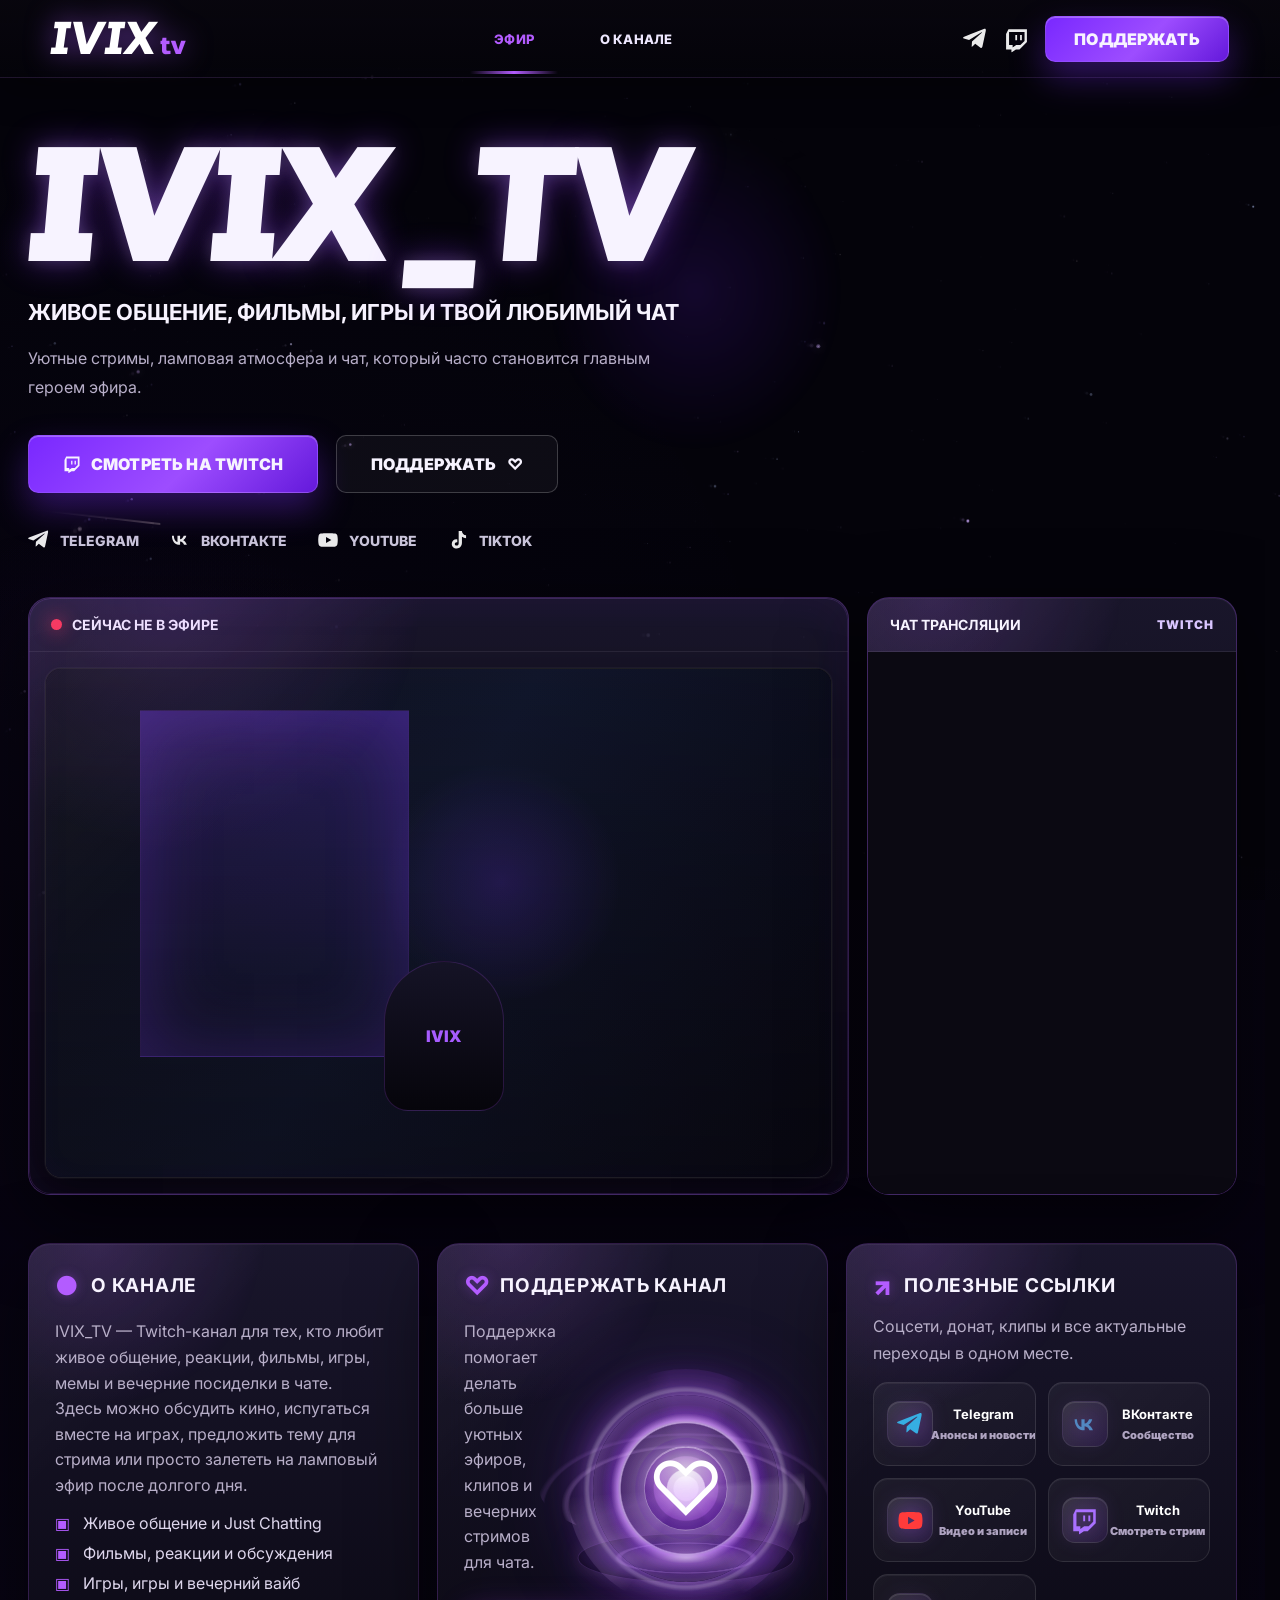
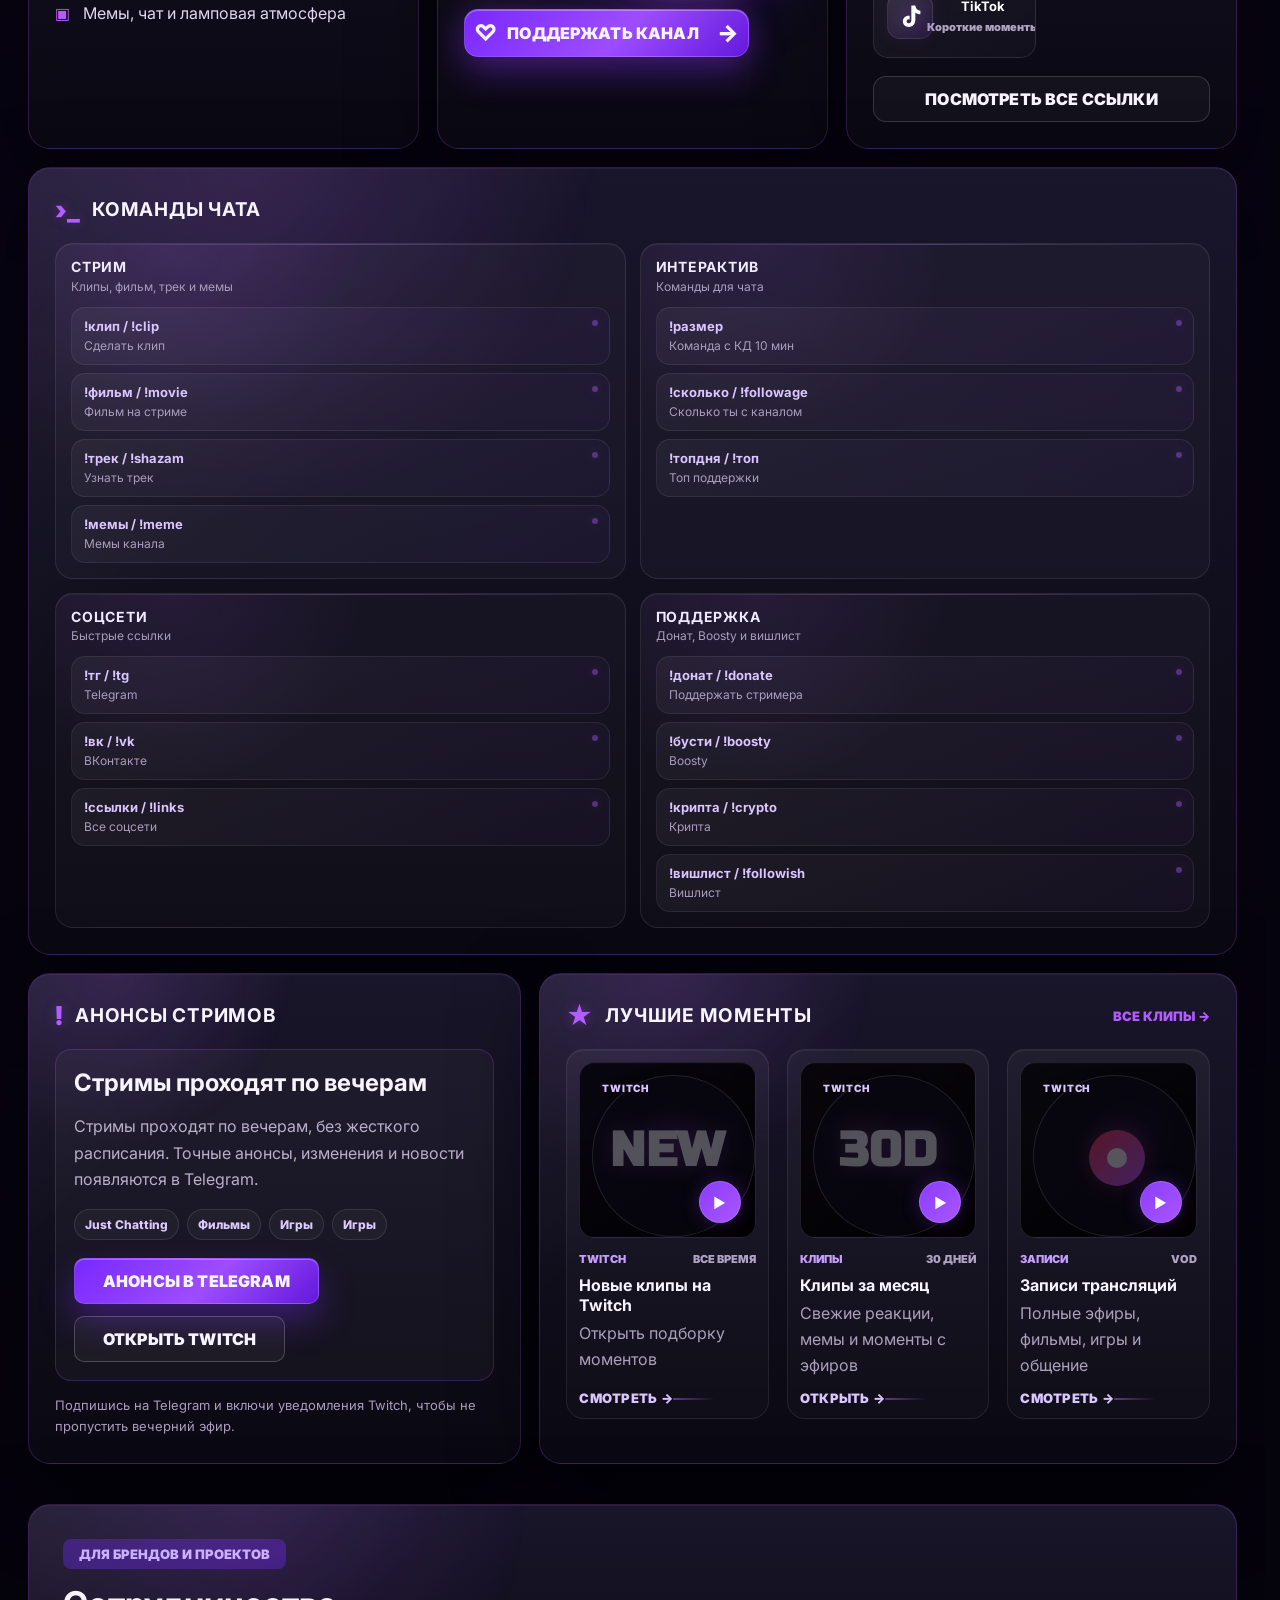
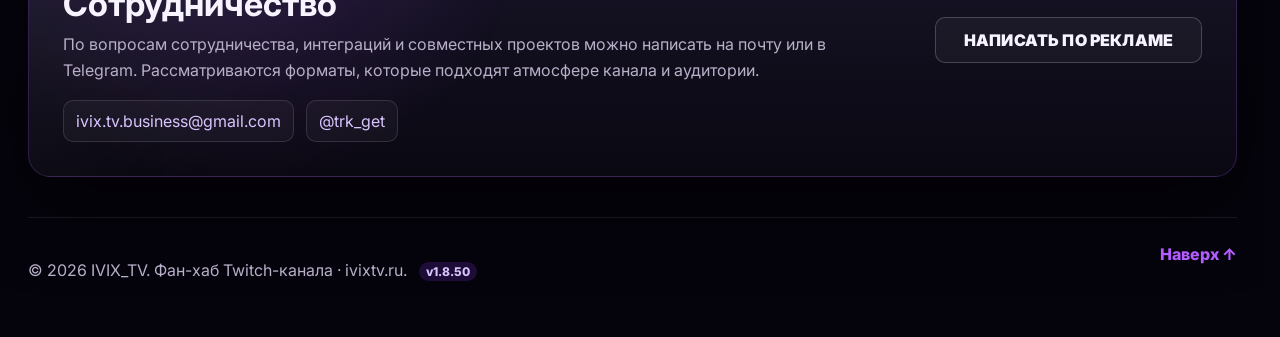
==== index.html @ b07993cc "Add files via upload" ====
<!doctype html>
<html lang="ru">
<head>
  <meta charset="utf-8" />
  <meta name="viewport" content="width=device-width, initial-scale=1" />
  <title>IVIX_TV — стримы, клипы и комьюнити Twitch-канала</title>
  <meta name="description" content="Фан-хаб IVIX_TV: Twitch-стримы, клипы, анонсы, команды чата, соцсети и поддержка канала." />
  <meta name="keywords" content="IVIX_TV, ivix_tv, Twitch, стример, стримы, клипы, Just Chatting, игры, фильмы" />
  <meta name="author" content="IVIX_TV" />
  <meta name="robots" content="index, follow" />
  <link rel="canonical" href="https://ivixtv.ru/" />

  <meta property="og:locale" content="ru_RU" />
  <meta property="og:title" content="IVIX_TV — стримы, клипы и комьюнити" />
  <meta property="og:description" content="Живое общение, фильмы, игры и чат, который часто становится главным героем." />
  <meta property="og:type" content="website" />
  <meta property="og:site_name" content="IVIX_TV" />
  <meta property="og:url" content="https://ivixtv.ru/" />
  <meta property="og:image" content="https://ivixtv.ru/assets/og-preview-v2.png" />
  <meta property="og:image:secure_url" content="https://ivixtv.ru/assets/og-preview-v2.png" />
  <meta property="og:image:type" content="image/png" />
  <meta property="og:image:alt" content="Превью сайта IVIX_TV" />
  <meta property="og:image:width" content="1200" />
  <meta property="og:image:height" content="630" />

  <meta name="twitter:card" content="summary_large_image" />
  <meta name="twitter:title" content="IVIX_TV — стримы, клипы и комьюнити" />
  <meta name="twitter:description" content="Живое общение, фильмы, игры и твой любимый чат." />
  <meta name="twitter:image" content="https://ivixtv.ru/assets/og-preview-v2.png" />
  <meta name="twitter:image:alt" content="Превью сайта IVIX_TV" />
  <meta name="theme-color" content="#7c35ff" />
  <meta name="application-name" content="IVIX_TV" />

  <link rel="icon" href="assets/favicon.svg" type="image/svg+xml" />
  <link rel="manifest" href="site.webmanifest" />
  <link rel="preconnect" href="https://fonts.googleapis.com" />
  <link rel="preconnect" href="https://fonts.gstatic.com" crossorigin />
  <link href="https://fonts.googleapis.com/css2?family=Inter:wght@400;500;600;700;800;900&family=Russo+One&display=swap" rel="stylesheet" />
  <link rel="stylesheet" href="styles.css" />
</head>
<body>
  <div class="noise" aria-hidden="true"></div>

  <header class="site-header">
    <a class="logo" href="#home" aria-label="IVIX_TV главная"><span>IVIX</span><em>tv</em></a>

    <button class="burger" type="button" aria-label="Открыть меню" aria-expanded="false">
      <span></span><span></span><span></span>
    </button>

    <nav class="main-nav" aria-label="Основная навигация">
      <a class="active" href="#home" data-scroll-top="true">Эфир</a>
      <a href="#about">О канале</a>
    </nav>

    <div class="header-actions">
      <a class="icon-link" href="https://t.me/ivixitsme" target="_blank" rel="noreferrer" aria-label="Telegram"><svg class="brand-icon" viewBox="0 0 24 24" aria-hidden="true"><path d="M21.8 4.2 18.6 19c-.25 1.1-.9 1.36-1.82.85l-5.03-3.71-2.43 2.34c-.27.27-.5.5-1.02.5l.36-5.13 9.34-8.43c.4-.36-.09-.57-.63-.21L5.84 12.48.86 10.92c-1.08-.34-1.1-1.08.23-1.6L20.54 1.8c.9-.34 1.68.2 1.26 2.4Z"/></svg></a>
      <a class="icon-link" href="https://www.twitch.tv/ivix_tv" target="_blank" rel="noreferrer" aria-label="Twitch"><svg class="brand-icon twitch-mark" viewBox="0 0 24 24" aria-hidden="true"><path d="M4.286 1.714 2 6.286v14.857h5.143V24l4.286-2.857h3.428L22 14V1.714H4.286Zm15.428 11.143-4 4h-4l-3.428 2.286v-2.286H4.857V4.286h14.857v8.571Z"/><path d="M10.857 7.143h1.714v5.143h-1.714zM15.429 7.143h1.714v5.143h-1.714z"/></svg></a>
      <a class="btn btn-primary" href="https://www.donationalerts.com/r/ivix_tv" target="_blank" rel="noreferrer">Поддержать</a>
    </div>
  </header>

  <main id="home">
    <section class="hero hero-main section-pad">
      <div class="hero-copy hero-copy-main reveal">
        <h1>IVIX<span class="hero-underscore" aria-hidden="true">_</span>TV</h1>
        <p class="tagline">Живое общение, фильмы, игры и твой любимый чат</p>
        <p class="description">Уютные стримы, ламповая атмосфера и чат, который часто становится главным героем эфира.</p>

        <div class="hero-buttons">
          <a class="btn btn-primary btn-lg" href="https://www.twitch.tv/ivix_tv" target="_blank" rel="noreferrer"><span class="btn-icon"><svg class="brand-icon twitch-mark" viewBox="0 0 24 24" aria-hidden="true"><path d="M4.286 1.714 2 6.286v14.857h5.143V24l4.286-2.857h3.428L22 14V1.714H4.286Zm15.428 11.143-4 4h-4l-3.428 2.286v-2.286H4.857V4.286h14.857v8.571Z"/><path d="M10.857 7.143h1.714v5.143h-1.714zM15.429 7.143h1.714v5.143h-1.714z"/></svg></span> Смотреть на Twitch</a>
          <a class="btn btn-ghost btn-lg" href="https://www.donationalerts.com/r/ivix_tv" target="_blank" rel="noreferrer">Поддержать <span aria-hidden="true">♡</span></a>
        </div>

        <div class="social-row" id="socials">
          <a href="https://t.me/ivixitsme" target="_blank" rel="noreferrer"><span><svg class="brand-icon" viewBox="0 0 24 24" aria-hidden="true"><path d="M21.8 4.2 18.6 19c-.25 1.1-.9 1.36-1.82.85l-5.03-3.71-2.43 2.34c-.27.27-.5.5-1.02.5l.36-5.13 9.34-8.43c.4-.36-.09-.57-.63-.21L5.84 12.48.86 10.92c-1.08-.34-1.1-1.08.23-1.6L20.54 1.8c.9-.34 1.68.2 1.26 2.4Z"/></svg></span> Telegram</a>
          <a href="https://vk.com/ivixitsme" target="_blank" rel="noreferrer"><span><svg class="brand-icon" viewBox="0 0 24 24" aria-hidden="true"><path d="M3.2 7.25c.13 6.2 3.2 9.9 8.58 9.9h.32v-3.55c2.08.22 3.65 1.72 4.28 3.55h3.12c-.82-2.72-2.78-4.35-4.02-4.98 1.24-.78 2.98-2.65 3.4-4.92h-2.85c-.58 1.9-2.3 3.75-3.93 3.92V7.25H9.25v6.9C7.55 13.75 5.42 11.72 5.33 7.25H3.2Z"/></svg></span> ВКонтакте</a>
          <a href="https://www.youtube.com/@ivixitsme" target="_blank" rel="noreferrer"><span><svg class="brand-icon" viewBox="0 0 24 24" aria-hidden="true"><path d="M22.2 7.1a3 3 0 0 0-2.1-2.13C18.25 4.5 12 4.5 12 4.5s-6.25 0-8.1.47A3 3 0 0 0 1.8 7.1 31.2 31.2 0 0 0 1.33 12c0 1.7.15 3.35.47 4.9a3 3 0 0 0 2.1 2.13c1.85.47 8.1.47 8.1.47s6.25 0 8.1-.47a3 3 0 0 0 2.1-2.13c.32-1.55.47-3.2.47-4.9s-.15-3.35-.47-4.9ZM9.85 15.35v-6.7L15.65 12l-5.8 3.35Z"/></svg></span> YouTube</a>
          <a href="https://www.tiktok.com/@ivixitsme" target="_blank" rel="noreferrer"><span><svg class="brand-icon" viewBox="0 0 24 24" aria-hidden="true"><path d="M16.25 2.2c.35 2.8 1.95 4.48 4.55 4.65v3.15a8.4 8.4 0 0 1-4.5-1.42v6.55c0 3.28-2.1 6.15-5.75 6.15-3.28 0-5.35-2.28-5.35-5.02 0-3.3 2.9-5.48 6.05-4.9v3.22c-1.36-.45-2.72.45-2.72 1.68 0 1.05.8 1.85 1.95 1.85 1.42 0 2.25-.9 2.25-2.68V2.2h3.52Z"/></svg></span> TikTok</a>
        </div>
      </div>
    </section>

    <section class="live-section section-pad" id="live">
      <div class="stream-zone live-zone reveal delay-1">
        <article class="stream-card glass">
          <div class="card-top"><strong><span class="live-dot status-offline" id="stream-status-dot"></span> <span id="stream-status-text">Проверяем эфир</span></strong></div>
          <div class="player-frame">
            <div class="player-wrap" data-channel="ivix_tv">
              <div id="twitch-player" class="twitch-player-shell" role="region" aria-label="Twitch stream ivix_tv"></div>
              <div class="offline-placeholder">
                <div class="room-art"><span class="chair">IVIX</span></div>
                <a class="btn btn-primary" href="https://www.twitch.tv/ivix_tv" target="_blank" rel="noreferrer">Открыть стрим</a>
              </div>
            </div>
          </div>
        </article>

        <aside class="chat-card glass">
          <div class="chat-head"><strong>Чат трансляции</strong><span class="chat-live">Twitch</span></div>
          <div class="chat-embed-wrap" data-channel="ivix_tv">
            <iframe id="twitch-chat" title="Twitch chat ivix_tv" loading="lazy"></iframe>
            <div class="chat-placeholder">
              <strong>Чат Twitch загружается</strong>
              <span>Если чат не появился, открой его на Twitch.</span>
            </div>
          </div>

        </aside>
      </div>
    </section>

    <section class="dashboard section-pad content-grid">
      <article class="panel about glass reveal" id="about">
        <div class="panel-title"><span class="purple-icon">●</span><h2>О канале</h2></div>
        <p>IVIX_TV — Twitch-канал для тех, кто любит живое общение, реакции, фильмы, игры, мемы и вечерние посиделки в чате.</p>
        <p>Здесь можно обсудить кино, испугаться вместе на играх, предложить тему для стрима или просто залететь на ламповый эфир после долгого дня.</p>
        <ul class="feature-list">
          <li>Живое общение и Just Chatting</li>
          <li>Фильмы, реакции и обсуждения</li>
          <li>Игры, игры и вечерний вайб</li>
          <li>Мемы, чат и ламповая атмосфера</li>
        </ul>
</article>

      <article class="panel support glass reveal delay-1" id="support">
        <div class="panel-title"><span class="purple-icon">♡</span><h2>Поддержать канал</h2></div>
        <div class="support-template">
          <div class="support-copy">
            <p class="panel-copy">Поддержка помогает делать больше уютных эфиров, клипов и вечерних стримов для чата.</p>
            <a class="btn btn-primary support-button" href="https://www.donationalerts.com/r/ivix_tv" target="_blank" rel="noreferrer">Поддержать канал</a>
          </div>
          <div class="support-orb-scene" aria-hidden="true">
            <div class="support-orb">
              <span class="support-heart">♡</span>
            </div>
          </div>
        </div>
      </article>

<article class="panel social-panel glass reveal delay-2" id="links">
        <div class="panel-title"><span class="purple-icon">↗</span><h2>Полезные ссылки</h2></div>
        <p class="panel-copy">Соцсети, донат, клипы и все актуальные переходы в одном месте.</p>
        <div class="social-icons social-icons-rich social-icons-brand">
          <a class="social-link tg" href="https://t.me/ivixitsme" target="_blank" rel="noreferrer" aria-label="Telegram"><span><svg class="brand-icon" viewBox="0 0 24 24" aria-hidden="true"><path d="M21.8 4.2 18.6 19c-.25 1.1-.9 1.36-1.82.85l-5.03-3.71-2.43 2.34c-.27.27-.5.5-1.02.5l.36-5.13 9.34-8.43c.4-.36-.09-.57-.63-.21L5.84 12.48.86 10.92c-1.08-.34-1.1-1.08.23-1.6L20.54 1.8c.9-.34 1.68.2 1.26 2.4Z"/></svg></span><b>Telegram</b><small>Анонсы и новости</small></a>
          <a class="social-link vk" href="https://vk.com/ivixitsme" target="_blank" rel="noreferrer" aria-label="VK"><span><svg class="brand-icon" viewBox="0 0 24 24" aria-hidden="true"><path d="M3.2 7.25c.13 6.2 3.2 9.9 8.58 9.9h.32v-3.55c2.08.22 3.65 1.72 4.28 3.55h3.12c-.82-2.72-2.78-4.35-4.02-4.98 1.24-.78 2.98-2.65 3.4-4.92h-2.85c-.58 1.9-2.3 3.75-3.93 3.92V7.25H9.25v6.9C7.55 13.75 5.42 11.72 5.33 7.25H3.2Z"/></svg></span><b>ВКонтакте</b><small>Сообщество</small></a>
          <a class="social-link yt" href="https://www.youtube.com/@ivixitsme" target="_blank" rel="noreferrer" aria-label="YouTube"><span><svg class="brand-icon" viewBox="0 0 24 24" aria-hidden="true"><path d="M22.2 7.1a3 3 0 0 0-2.1-2.13C18.25 4.5 12 4.5 12 4.5s-6.25 0-8.1.47A3 3 0 0 0 1.8 7.1 31.2 31.2 0 0 0 1.33 12c0 1.7.15 3.35.47 4.9a3 3 0 0 0 2.1 2.13c1.85.47 8.1.47 8.1.47s6.25 0 8.1-.47a3 3 0 0 0 2.1-2.13c.32-1.55.47-3.2.47-4.9s-.15-3.35-.47-4.9ZM9.85 15.35v-6.7L15.65 12l-5.8 3.35Z"/></svg></span><b>YouTube</b><small>Видео и записи</small></a>
          <a class="social-link tw" href="https://www.twitch.tv/ivix_tv" target="_blank" rel="noreferrer" aria-label="Twitch"><span><svg class="brand-icon twitch-mark" viewBox="0 0 24 24" aria-hidden="true"><path d="M4.286 1.714 2 6.286v14.857h5.143V24l4.286-2.857h3.428L22 14V1.714H4.286Zm15.428 11.143-4 4h-4l-3.428 2.286v-2.286H4.857V4.286h14.857v8.571Z"/><path d="M10.857 7.143h1.714v5.143h-1.714zM15.429 7.143h1.714v5.143h-1.714z"/></svg></span><b>Twitch</b><small>Смотреть стрим</small></a>
          <a class="social-link tt" href="https://www.tiktok.com/@ivixitsme" target="_blank" rel="noreferrer" aria-label="TikTok"><span><svg class="brand-icon" viewBox="0 0 24 24" aria-hidden="true"><path d="M16.25 2.2c.35 2.8 1.95 4.48 4.55 4.65v3.15a8.4 8.4 0 0 1-4.5-1.42v6.55c0 3.28-2.1 6.15-5.75 6.15-3.28 0-5.35-2.28-5.35-5.02 0-3.3 2.9-5.48 6.05-4.9v3.22c-1.36-.45-2.72.45-2.72 1.68 0 1.05.8 1.85 1.95 1.85 1.42 0 2.25-.9 2.25-2.68V2.2h3.52Z"/></svg></span><b>TikTok</b><small>Короткие моменты</small></a>
        </div>
        <a class="btn btn-ghost full" href="https://dalink.to/ivix_tv" target="_blank" rel="noreferrer">Посмотреть все ссылки</a>
      </article>

      <article class="panel commands commands-upgraded glass reveal" id="community">
        <div class="panel-title"><span class="purple-icon">›_</span><h2>Команды чата</h2></div>
        <div class="command-categories">
          <section class="command-category">
            <div class="command-category-head">
              <strong>Стрим</strong>
              <span>Клипы, фильм, трек и мемы</span>
            </div>
            <div class="command-pill-grid">
              <div class="command-pill"><b>!клип / !clip</b><span>Сделать клип</span></div>
              <div class="command-pill"><b>!фильм / !movie</b><span>Фильм на стриме</span></div>
              <div class="command-pill"><b>!трек / !shazam</b><span>Узнать трек</span></div>
              <div class="command-pill"><b>!мемы / !meme</b><span>Мемы канала</span></div>
            </div>
          </section>

          <section class="command-category">
            <div class="command-category-head">
              <strong>Интерактив</strong>
              <span>Команды для чата</span>
            </div>
            <div class="command-pill-grid">
              <div class="command-pill"><b>!размер</b><span>Команда с КД 10 мин</span></div>
              <div class="command-pill"><b>!сколько / !followage</b><span>Сколько ты с каналом</span></div>
              <div class="command-pill"><b>!топдня / !топ</b><span>Топ поддержки</span></div>
            </div>
          </section>

          <section class="command-category">
            <div class="command-category-head">
              <strong>Соцсети</strong>
              <span>Быстрые ссылки</span>
            </div>
            <div class="command-pill-grid">
              <div class="command-pill"><b>!тг / !tg</b><span>Telegram</span></div>
              <div class="command-pill"><b>!вк / !vk</b><span>ВКонтакте</span></div>
              <div class="command-pill"><b>!ссылки / !links</b><span>Все соцсети</span></div>
            </div>
          </section>

          <section class="command-category">
            <div class="command-category-head">
              <strong>Поддержка</strong>
              <span>Донат, Boosty и вишлист</span>
            </div>
            <div class="command-pill-grid">
              <div class="command-pill"><b>!донат / !donate</b><span>Поддержать стримера</span></div>
              <div class="command-pill"><b>!бусти / !boosty</b><span>Boosty</span></div>
              <div class="command-pill"><b>!крипта / !crypto</b><span>Крипта</span></div>
              <div class="command-pill"><b>!вишлист / !followish</b><span>Вишлист</span></div>
            </div>
          </section>
        </div>
      </article>

      <article class="panel schedule glass reveal" id="schedule">
        <div class="panel-title"><span class="purple-icon">!</span><h2>Анонсы стримов</h2></div>
        <div class="announce-card">
          <h3>Стримы проходят по вечерам</h3>
          <p>Стримы проходят по вечерам, без жесткого расписания. Точные анонсы, изменения и новости появляются в Telegram.</p>
          <div class="announce-tags" aria-label="Форматы стримов">
            <span>Just Chatting</span><span>Фильмы</span><span>Игры</span><span>Игры</span>
          </div>
          <div class="announce-actions">
            <a class="btn btn-primary" href="https://t.me/ivixitsme" target="_blank" rel="noreferrer">Анонсы в Telegram</a>
            <a class="btn btn-ghost" href="https://www.twitch.tv/ivix_tv" target="_blank" rel="noreferrer">Открыть Twitch</a>
          </div>
        </div>
        <div class="micro-note">Подпишись на Telegram и включи уведомления Twitch, чтобы не пропустить вечерний эфир.</div>
      </article>

      <article class="panel clips glass reveal delay-1" id="clips">
        <div class="panel-title between"><div><span class="purple-icon">★</span><h2>Лучшие моменты</h2></div><a href="https://www.twitch.tv/ivix_tv/clips?range=all" target="_blank" rel="noreferrer">Все клипы →</a></div>
        <div class="clip-grid">
          <a class="clip-card" href="https://www.twitch.tv/ivix_tv/clips?range=all" target="_blank" rel="noreferrer">
            <div class="clip-thumb clip-thumb-simple clip-thumb-all" aria-hidden="true"><span class="clip-glyph clip-word">NEW</span><i>▶</i></div>
            <div class="clip-meta"><em>Twitch</em><span>Все время</span></div>
            <h3>Новые клипы на Twitch</h3>
            <p>Открыть подборку моментов</p>
            <strong class="clip-action">Смотреть →</strong>
          </a>
          <a class="clip-card" href="https://www.twitch.tv/ivix_tv/videos?filter=clips&range=30d" target="_blank" rel="noreferrer">
            <div class="clip-thumb clip-thumb-simple clip-thumb-month" aria-hidden="true"><span class="clip-glyph clip-word">30D</span><i>▶</i></div>
            <div class="clip-meta"><em>Клипы</em><span>30 дней</span></div>
            <h3>Клипы за месяц</h3>
            <p>Свежие реакции, мемы и моменты с эфиров</p>
            <strong class="clip-action">Открыть →</strong>
          </a>
          <a class="clip-card" href="https://www.twitch.tv/ivix_tv/videos" target="_blank" rel="noreferrer">
            <div class="clip-thumb clip-thumb-simple clip-thumb-vod" aria-hidden="true"><span class="clip-glyph clip-record"><span></span></span><i>▶</i></div>
            <div class="clip-meta"><em>Записи</em><span>VOD</span></div>
            <h3>Записи трансляций</h3>
            <p>Полные эфиры, фильмы, игры и общение</p>
            <strong class="clip-action">Смотреть →</strong>
          </a>
        </div>
      </article>
    </section>

    <section class="collab section-pad" id="collab">
      <div class="glass collab-box reveal">
        <div>
          <div class="eyebrow">Для брендов и проектов</div>
          <h2>Сотрудничество</h2>
          <p>По вопросам сотрудничества, интеграций и совместных проектов можно написать на почту или в Telegram. Рассматриваются форматы, которые подходят атмосфере канала и аудитории.</p>
          <div class="contact-list">
            <a href="mailto:ivix.tv.business@gmail.com">ivix.tv.business@gmail.com</a>
            <a href="https://t.me/trk_get" target="_blank" rel="noreferrer">@trk_get</a>
          </div>
        </div>
        <a class="btn btn-ghost" href="mailto:ivix.tv.business@gmail.com">Написать по рекламе</a>
      </div>
    </section>
  </main>

  <footer class="site-footer">
    <p>© <span id="year"></span> IVIX_TV. Фан-хаб Twitch-канала · ivixtv.ru. <span class="site-version">v1.8.50</span></p>
    <a href="#home">Наверх ↑</a>
  </footer>

  <script src="background.js"></script>
  <script src="script.js"></script>
</body>
</html>
---- styles.css ----
:root {
  --bg: #05040a;
  --bg-2: #0b0714;
  --panel: rgba(19, 18, 31, .78);
  --panel-strong: rgba(16, 15, 27, .94);
  --line: rgba(165, 124, 255, .18);
  --line-bright: rgba(174, 92, 255, .48);
  --text: #f7f3ff;
  --muted: #b8afc9;
  --dim: #7e7590;
  --purple: #8b3dff;
  --purple-2: #b35cff;
  --red: #ff3f5f;
  --shadow: 0 26px 80px rgba(0, 0, 0, .55);
  --radius: 22px;
  --max: 1560px;
}
* { box-sizing: border-box; }
html { scroll-behavior: smooth; }
body {
  margin: 0;
  font-family: Inter, system-ui, -apple-system, BlinkMacSystemFont, "Segoe UI", sans-serif;
  color: var(--text);
  background:
    radial-gradient(circle at 12% 18%, rgba(132, 48, 255, .35), transparent 25%),
    radial-gradient(circle at 84% 8%, rgba(70, 23, 145, .28), transparent 24%),
    radial-gradient(circle at 76% 84%, rgba(115, 30, 255, .2), transparent 26%),
    linear-gradient(180deg, #07040d 0%, #05040a 48%, #020106 100%);
  min-height: 100vh;
  overflow-x: hidden;
}
.noise { display: none !important; }
a { color: inherit; text-decoration: none; }
.site-header {
  position: sticky;
  top: 0;
  z-index: 20;
  height: 78px;
  display: grid;
  grid-template-columns: auto 1fr auto;
  align-items: center;
  gap: 32px;
  padding: 0 clamp(20px, 4vw, 72px);
  border-bottom: 1px solid rgba(255,255,255,.09);
  background: rgba(5, 4, 10, .78);
  backdrop-filter: blur(18px);
}
.logo {
  font-family: "Russo One", sans-serif;
  font-size: clamp(30px, 4vw, 46px);
  letter-spacing: 1px;
  line-height: 1;
  filter: drop-shadow(0 0 14px rgba(166, 85, 255, .6));
}
.logo span { color: white; transform: skew(-8deg); display: inline-block; }
.logo em { color: var(--purple-2); font-style: normal; font-size: .55em; margin-left: 4px; }
.main-nav { display: flex; justify-content: center; gap: clamp(18px, 3vw, 42px); height: 100%; align-items: center; }
.main-nav a {
  position: relative;
  text-transform: uppercase;
  font-size: 14px;
  font-weight: 800;
  color: #eee8ff;
  letter-spacing: .02em;
}
.main-nav a::after {
  content: "";
  position: absolute;
  left: 0; right: 0; bottom: -27px;
  height: 3px;
  transform: scaleX(0);
  background: linear-gradient(90deg, transparent, var(--purple-2), transparent);
  transition: .25s ease;
}
.main-nav a:hover::after, .main-nav a.active::after { transform: scaleX(1); }
.main-nav a.active { color: var(--purple-2); }
.header-actions { display: flex; align-items: center; gap: 16px; }
.icon-link { font-size: 26px; font-weight: 900; color: white; opacity: .92; }
.btn {
  display: inline-flex;
  align-items: center;
  justify-content: center;
  gap: 10px;
  min-height: 46px;
  padding: 0 28px;
  border-radius: 10px;
  border: 1px solid rgba(255,255,255,.14);
  font-weight: 900;
  text-transform: uppercase;
  letter-spacing: .01em;
  transition: transform .2s ease, box-shadow .2s ease, border-color .2s ease, background .2s ease;
  cursor: pointer;
}
.btn:hover { transform: translateY(-2px); border-color: rgba(190, 126, 255, .55); }
.btn-primary {
  background: linear-gradient(135deg, #7928ff, #9d4dff 55%, #6419db);
  box-shadow: 0 16px 34px rgba(126, 45, 255, .35), inset 0 1px 0 rgba(255,255,255,.28);
}
.btn-ghost { background: rgba(255,255,255,.04); border-color: rgba(255,255,255,.2); }
.btn-lg { min-height: 58px; padding: 0 34px; font-size: 16px; }
.btn.full { width: 100%; margin-top: 18px; }
.burger { display: none; background: none; border: 0; padding: 8px; }
.burger span { display: block; width: 28px; height: 3px; background: white; margin: 5px 0; border-radius: 99px; transition: .2s ease; }
.section-pad { width: min(var(--max), calc(100% - 56px)); margin-inline: auto; }
.hero {
  display: grid;
  grid-template-columns: minmax(360px, .9fr) minmax(620px, 1.55fr);
  gap: 36px;
  padding-top: 28px;
  align-items: center;
  min-height: 560px;
}
.hero-copy { position: relative; padding: 42px 0 26px; }
.hero-copy::after {
  content: "";
  position: absolute;
  right: -30px; top: 15px;
  width: 340px; height: 520px;
  background:
    radial-gradient(ellipse at 55% 38%, rgba(117, 39, 255, .34), transparent 42%),
    linear-gradient(160deg, rgba(255,255,255,.04), transparent 36%);
  border-radius: 44% 44% 26% 26%;
  filter: blur(1px);
  opacity: .55;
  z-index: -1;
}
.eyebrow {
  display: inline-flex;
  align-items: center;
  min-height: 30px;
  padding: 0 16px;
  border-radius: 8px;
  background: rgba(118, 44, 255, .35);
  color: #cdafff;
  font-size: 13px;
  font-weight: 900;
  text-transform: uppercase;
}
h1 {
  margin: 24px 0 10px;
  font-family: "Russo One", sans-serif;
  font-size: clamp(74px, 9vw, 132px);
  line-height: .82;
  letter-spacing: 4px;
  text-shadow: 0 0 16px rgba(255,255,255,.14), 0 0 34px rgba(142, 57, 255, .45);
  transform: skew(-5deg);
}
.tagline { font-size: clamp(16px, 2vw, 22px); font-weight: 700; margin: 18px 0; text-transform: uppercase; }
.description { max-width: 560px; color: var(--muted); line-height: 1.8; font-size: 16px; }
.hero-buttons { display: flex; gap: 18px; flex-wrap: wrap; margin: 34px 0 34px; }
.social-row { display: flex; gap: 30px; flex-wrap: wrap; color: #ddd7ee; text-transform: uppercase; font-weight: 800; font-size: 14px; }
.social-row a { display: inline-flex; align-items: center; gap: 10px; opacity: .92; }
.social-row a:hover { color: white; }
.social-row span { font-size: 22px; color: white; }
.stream-zone { display: grid; grid-template-columns: 1fr 280px; gap: 0; align-items: stretch; }
.glass {
  background: linear-gradient(180deg, rgba(24, 22, 39, .82), rgba(12, 11, 20, .86));
  border: 1px solid var(--line);
  box-shadow: var(--shadow), inset 0 1px 0 rgba(255,255,255,.05);
  backdrop-filter: blur(18px);
}
.stream-card { border-radius: 14px 0 0 14px; overflow: hidden; min-height: 414px; }
.card-top, .chat-head { height: 54px; display: flex; align-items: center; padding: 0 22px; border-bottom: 1px solid rgba(255,255,255,.08); text-transform: uppercase; font-size: 14px; }
.live-dot { display: inline-block; width: 11px; height: 11px; background: var(--red); border-radius: 50%; margin-right: 10px; box-shadow: 0 0 18px var(--red); }
.player-wrap { position: relative; height: 360px; background: #090712; overflow: hidden; }
.player-wrap iframe { position: absolute; inset: 0; width: 100%; height: 100%; border: 0; z-index: 2; }
.offline-placeholder { position: absolute; inset: 0; display: grid; place-items: center; z-index: 1; }
.room-art { position: absolute; inset: 0; background:
  radial-gradient(circle at 58% 42%, rgba(121, 55, 255, .18), transparent 22%),
  linear-gradient(rgba(8,7,13,.08), rgba(8,7,13,.44)),
  linear-gradient(120deg, #10101b, #11172d 46%, #080711 100%);
}
.room-art::before { content:""; position:absolute; left:12%; top:8%; width:34%; height:68%; border:1px solid rgba(154,76,255,.18); background:linear-gradient(180deg, rgba(117,61,255,.22), rgba(12,10,20,.1)); box-shadow: 0 0 80px rgba(130,61,255,.28) inset; }
.chair { position:absolute; left:43%; bottom:13%; width:120px; height:150px; border-radius:60px 60px 24px 24px; display:grid; place-items:center; color:#a75cff; background: linear-gradient(180deg, #151326, #06050b); border:1px solid rgba(170,80,255,.2); font-weight:900; }
.chat-card { border-radius: 0 14px 14px 0; overflow: hidden; border-left: 0; }
.chat-head { justify-content: space-between; }
.chat-list { height: 302px; padding: 14px 18px; overflow: hidden; font-size: 13px; }
.chat-list p { margin: 0 0 13px; color: #e4def3; }
.chat-list b { color: #9e66ff; }
.chat-input { display:flex; align-items:center; gap:10px; margin: 0 12px 12px; padding: 8px; border:1px solid rgba(255,255,255,.1); border-radius:8px; color: var(--dim); font-size:12px; }
.chat-input span { flex: 1; }
.chat-input a { background: var(--purple); color:#fff; border:0; border-radius:6px; padding:8px 10px; font-weight:800; }
.dashboard {
  display: grid;
  grid-template-columns: 1.05fr 1.35fr .9fr;
  gap: 16px;
  padding-top: 12px;
  padding-bottom: 28px;
}
.panel { border-radius: var(--radius); padding: 26px; min-height: 210px; }
.panel-title { display:flex; align-items:center; gap: 12px; margin-bottom: 18px; }
.panel-title h2 { font-size: 19px; text-transform: uppercase; margin:0; letter-spacing:.02em; }
.panel-title.between { justify-content: space-between; gap: 16px; }
.panel-title.between > div { display:flex; align-items:center; gap:12px; }
.panel-title a, .text-link { color: var(--purple-2); font-weight: 900; text-transform: uppercase; font-size: 13px; white-space: nowrap; }
.purple-icon { color: var(--purple-2); font-size: 26px; font-weight: 900; text-shadow: 0 0 16px rgba(172,82,255,.55); }
.announce-card { border: 1px solid rgba(179, 92, 255, .22); background: rgba(255,255,255,.035); border-radius: 16px; padding: 18px; }
.announce-badge { display: inline-flex; align-items: center; border: 1px solid rgba(255,255,255,.12); border-radius: 999px; padding: 7px 12px; color: #d8c8ff; font-size: 12px; font-weight: 900; text-transform: uppercase; }
.announce-card h3 { margin: 16px 0 8px; font-size: 24px; }
.announce-card p, .panel-copy, .panel-hint, .micro-note { color: var(--muted); line-height: 1.65; }
.announce-actions { display: flex; gap: 12px; flex-wrap: wrap; margin-top: 18px; }
.micro-note, .panel-hint { margin-top: 14px; font-size: 13px; color: #a99dbe; }
.clips { grid-column: span 1; }
.clip-grid { display:grid; grid-template-columns: repeat(3,1fr); gap:14px; }
.clip-card { min-width:0; transition: transform .2s ease; }
.clip-card:hover { transform: translateY(-4px); }
.clip-thumb { position:relative; height: 106px; border-radius:10px; overflow:hidden; border:1px solid rgba(255,255,255,.12); margin-bottom:12px; background:#111; }
.clip-thumb::before { content:""; position:absolute; inset:0; background: radial-gradient(circle at 40% 30%, rgba(174,83,255,.48), transparent 30%), linear-gradient(145deg, #1b1330, #05040a); }
.clip-thumb::after { content:""; position:absolute; inset: auto 10px 8px 10px; height: 34px; border-radius: 50%; background: rgba(0,0,0,.28); filter: blur(14px); }
.clip-thumb span { position:absolute; top:8px; left:8px; background:rgba(0,0,0,.65); padding:4px 7px; border-radius:4px; font-weight:800; z-index: 2; }
.face-one::before { background: radial-gradient(circle at 42% 30%, rgba(255,209,194,.5), transparent 16%), radial-gradient(circle at 52% 44%, rgba(142,69,255,.5), transparent 27%), linear-gradient(145deg, #1a102b, #05040a); }
.camp::before { background: radial-gradient(circle at 48% 60%, rgba(255,117,50,.58), transparent 12%), radial-gradient(circle at 55% 35%, rgba(111,63,255,.38), transparent 30%), linear-gradient(145deg, #080710, #1e1734); }
.face-two::before { background: radial-gradient(circle at 48% 30%, rgba(255,209,194,.52), transparent 16%), radial-gradient(circle at 35% 60%, rgba(93,41,203,.5), transparent 22%), linear-gradient(145deg, #1a102b, #05040a); }
.clip-card h3 { margin:0 0 4px; font-size:15px; }
.clip-card p, .about p, .support p, .collab p { margin:0; color: var(--muted); line-height:1.6; }
.about .feature-list { display:grid; gap:10px; padding:0; list-style:none; margin:14px 0 22px; color:#ddd6ec; }
.feature-list li { padding-left: 28px; position:relative; }
.feature-list li::before { content:"▣"; position:absolute; left:0; color:var(--purple-2); }
.commands { grid-column: span 2; }
.command-grid { display:grid; grid-template-columns: repeat(4,1fr); gap:10px; }
.command-grid div { border:1px solid rgba(255,255,255,.08); background:rgba(255,255,255,.025); border-radius:9px; padding:12px 14px; transition: border-color .2s ease, transform .2s ease; }
.command-grid div:hover { border-color: rgba(179, 92, 255, .42); transform: translateY(-2px); }
.command-grid b { display:block; color:#b35cff; margin-bottom:5px; }
.command-grid span { color:var(--muted); font-size:12px; }
.social-panel { display:grid; align-content:start; }
.panel-copy { margin-top: -6px; margin-bottom: 16px; }
.social-icons { display:flex; flex-wrap:wrap; gap:14px; }
.social-icons a { width:56px; height:56px; display:grid; place-items:center; border-radius:12px; background:rgba(255,255,255,.07); font-size:26px; font-weight:900; border:1px solid rgba(255,255,255,.08); box-shadow: inset 0 1px 0 rgba(255,255,255,.08); transition: transform .2s ease, background .2s ease; }
.social-icons a:hover { transform: translateY(-3px); background: rgba(139, 61, 255, .22); }
.support { display:flex; justify-content:space-between; gap: 18px; overflow:hidden; }
.support .btn { margin-top: 18px; }
.jar { min-width:128px; height:150px; border:5px solid rgba(201,166,255,.4); border-top-width: 12px; border-radius: 22px 22px 38px 38px; display:grid; place-items:center; text-align:center; color:#d9c5ff; text-transform:uppercase; font-size:12px; transform:rotate(-5deg); background:radial-gradient(circle at 50% 80%, rgba(142,66,255,.38), transparent 50%); box-shadow:0 0 50px rgba(149,66,255,.28); }
.collab { padding-bottom: 40px; }
.collab-box { border-radius: var(--radius); padding: 34px; display:flex; align-items:center; justify-content:space-between; gap:24px; }
.collab h2 { font-size: 34px; margin: 14px 0 8px; }
.collab p { max-width: 780px; }
.contact-list { display: flex; flex-wrap: wrap; gap: 12px; margin-top: 16px; }
.contact-list a { color: #d9c5ff; border: 1px solid rgba(255,255,255,.12); padding: 10px 12px; border-radius: 10px; background: rgba(255,255,255,.035); }
.site-footer { width:min(var(--max), calc(100% - 56px)); margin: 0 auto; padding: 26px 0 40px; display:flex; justify-content:space-between; color:var(--muted); border-top:1px solid rgba(255,255,255,.08); }
.site-footer a { color: var(--purple-2); font-weight:800; }
.reveal { opacity:0; transform:translateY(18px); animation: reveal .7s ease forwards; }
.delay-1 { animation-delay:.12s; }
.delay-2 { animation-delay:.22s; }
@keyframes reveal { to { opacity:1; transform:none; } }
@media (max-width: 1280px) {
  .main-nav { gap: 18px; }
  .main-nav a { font-size: 13px; }
  .stream-zone { grid-template-columns: 1fr 260px; }
  .command-grid { grid-template-columns: repeat(3,1fr); }
}
@media (max-width: 1180px) {
  .site-header { grid-template-columns: auto auto; justify-content:space-between; }
  .burger { display:block; }
  .main-nav { position:fixed; inset:78px 0 auto 0; height:auto; display:none; flex-direction:column; align-items:flex-start; padding:24px; background:rgba(5,4,10,.96); border-bottom:1px solid rgba(255,255,255,.1); }
  .main-nav.open { display:flex; }
  .main-nav a::after { bottom:-8px; }
  .header-actions { display:none; }
  .hero { grid-template-columns:1fr; }
  .stream-zone { grid-template-columns:1fr; }
  .stream-card { border-radius:14px 14px 0 0; }
  .chat-card { border-radius:0 0 14px 14px; border-left:1px solid var(--line); border-top:0; }
  .dashboard { grid-template-columns:1fr 1fr; }
  .about, .support, .social-panel { grid-column: span 1; }
}
@media (max-width: 760px) {
  .section-pad, .site-footer { width:min(100% - 28px, var(--max)); }
  .site-header { height:70px; padding-inline:16px; }
  .main-nav { inset:70px 0 auto 0; }
  .hero { padding-top:10px; min-height:auto; gap: 18px; }
  .hero-copy { padding: 24px 0 8px; }
  h1 { font-size: 70px; letter-spacing: 1px; }
  .tagline { font-size:15px; }
  .hero-buttons, .social-row { gap:12px; }
  .btn-lg, .btn { width:100%; }
  .social-row { display:grid; grid-template-columns:1fr 1fr; font-size: 12px; }
  .stream-card { min-height:auto; }
  .player-wrap { height:260px; }
  .chat-card { display: none; }
  .dashboard { grid-template-columns:1fr; }
  .commands { grid-column:auto; }
  .command-grid { grid-template-columns:1fr 1fr; }
  .clip-grid { grid-template-columns:1fr; }
  .clip-thumb { height:150px; }
  .panel { padding: 20px; }
  .panel-title.between { align-items: flex-start; }
  .panel-title.between a { font-size: 12px; }
  .announce-actions .btn { width: 100%; }
  .collab-box, .support, .site-footer { flex-direction:column; align-items:flex-start; }
  .collab h2 { font-size: 28px; }
}
@media (max-width: 420px) {
  h1 { font-size: 58px; }
  .command-grid { grid-template-columns:1fr; }
  .social-row { grid-template-columns:1fr; }
  .player-wrap { height:220px; }
}

/* v1.2 polish */
:focus-visible {
  outline: 3px solid rgba(179, 92, 255, .72);
  outline-offset: 3px;
}
.quick-strip {
  display: grid;
  grid-template-columns: repeat(3, 1fr);
  gap: 14px;
  margin-top: -8px;
  margin-bottom: 18px;
}
.quick-item {
  min-height: 78px;
  padding: 16px 18px;
  border-radius: 16px;
  border: 1px solid rgba(179, 92, 255, .2);
  background: linear-gradient(135deg, rgba(255,255,255,.06), rgba(139,61,255,.06));
  box-shadow: inset 0 1px 0 rgba(255,255,255,.07);
  transition: transform .2s ease, border-color .2s ease, background .2s ease;
}
.quick-item:hover {
  transform: translateY(-3px);
  border-color: rgba(179, 92, 255, .48);
  background: linear-gradient(135deg, rgba(255,255,255,.08), rgba(139,61,255,.13));
}
.quick-item b {
  display: block;
  text-transform: uppercase;
  color: #fff;
  margin-bottom: 5px;
}
.quick-item span {
  display: block;
  color: var(--muted);
  font-size: 13px;
  line-height: 1.45;
}
.announce-tags {
  display: flex;
  flex-wrap: wrap;
  gap: 8px;
  margin-top: 16px;
}
.announce-tags span {
  padding: 7px 10px;
  border-radius: 999px;
  border: 1px solid rgba(255,255,255,.1);
  background: rgba(255,255,255,.035);
  color: #dacbff;
  font-size: 12px;
  font-weight: 800;
}
.install-panel { grid-column: span 1; }
.install-steps {
  display: grid;
  gap: 10px;
  margin-top: 14px;
}
.install-steps span {
  display: block;
  padding: 11px 12px;
  border-radius: 10px;
  background: rgba(255,255,255,.035);
  border: 1px solid rgba(255,255,255,.08);
  color: #ded5ef;
  font-size: 13px;
  line-height: 1.45;
}
.site-version {
  display: inline-flex;
  margin-left: 8px;
  padding: 2px 7px;
  border-radius: 999px;
  background: rgba(139,61,255,.18);
  color: #d7c4ff;
  font-size: 12px;
  font-weight: 800;
}
@media (max-width: 1180px) {
  .quick-strip { grid-template-columns: 1fr; }
}
@media (max-width: 760px) {
  .quick-strip { width: min(100% - 28px, var(--max)); margin-top: 10px; }
  .quick-item { min-height: auto; }
  .install-panel { grid-column: auto; }
}
@media (prefers-reduced-motion: reduce) {
  html { scroll-behavior: auto; }
  *, *::before, *::after { animation-duration: .01ms !important; animation-iteration-count: 1 !important; transition-duration: .01ms !important; }
}

/* v1.3 focused polish: player, clips, social buttons */
.stream-card {
  position: relative;
  background:
    linear-gradient(180deg, rgba(28, 24, 47, .9), rgba(10, 9, 18, .9)),
    radial-gradient(circle at 18% 0%, rgba(179, 92, 255, .18), transparent 32%);
}
.stream-card::before {
  content: "";
  position: absolute;
  inset: 0;
  pointer-events: none;
  border-radius: inherit;
  box-shadow: inset 0 0 0 1px rgba(179, 92, 255, .18), inset 0 0 46px rgba(124, 53, 255, .08);
  z-index: 4;
}
.player-frame {
  margin: 0 14px 14px;
  height: 330px;
  border-radius: 14px;
  border: 1px solid rgba(179, 92, 255, .26);
  box-shadow: 0 18px 54px rgba(0, 0, 0, .38), 0 0 0 1px rgba(255,255,255,.04);
  background:
    radial-gradient(circle at 50% 36%, rgba(124, 53, 255, .16), transparent 34%),
    #070610;
}
.stream-actions {
  display: flex;
  justify-content: space-between;
  align-items: center;
  gap: 12px;
  margin: -2px 14px 14px;
  padding: 10px 12px;
  border: 1px solid rgba(255,255,255,.08);
  border-radius: 12px;
  background: rgba(255,255,255,.035);
  color: var(--muted);
  font-size: 12px;
}
.stream-actions a {
  color: #d9c5ff;
  font-weight: 900;
  white-space: nowrap;
}
.stream-actions a:hover { color: #fff; }
.clip-card {
  position: relative;
  padding: 10px;
  border-radius: 16px;
  border: 1px solid rgba(255,255,255,.08);
  background: linear-gradient(180deg, rgba(255,255,255,.045), rgba(255,255,255,.018));
  overflow: hidden;
}
.clip-card::before {
  content: "";
  position: absolute;
  inset: -1px;
  background: radial-gradient(circle at 28% 0%, rgba(179, 92, 255, .22), transparent 36%);
  opacity: 0;
  transition: opacity .2s ease;
  pointer-events: none;
}
.clip-card:hover {
  transform: translateY(-5px);
  border-color: rgba(179, 92, 255, .46);
  box-shadow: 0 16px 34px rgba(0,0,0,.28), 0 0 28px rgba(124, 53, 255, .12);
}
.clip-card:hover::before { opacity: 1; }
.clip-thumb {
  height: 128px;
  border-radius: 13px;
  margin-bottom: 10px;
}
.clip-thumb i {
  position: absolute;
  right: 10px;
  bottom: 10px;
  width: 34px;
  height: 34px;
  display: grid;
  place-items: center;
  border-radius: 50%;
  background: rgba(139, 61, 255, .92);
  box-shadow: 0 0 24px rgba(139, 61, 255, .5);
  font-style: normal;
  font-size: 13px;
  z-index: 2;
}
.clip-meta {
  display: flex;
  justify-content: space-between;
  gap: 8px;
  margin: 4px 0 8px;
  color: #bdb1d3;
  text-transform: uppercase;
  font-size: 11px;
  font-weight: 900;
}
.clip-meta em {
  font-style: normal;
  color: #b35cff;
}
.clip-action {
  display: inline-flex;
  margin-top: 10px;
  color: #d9c5ff;
  font-size: 13px;
  text-transform: uppercase;
}
.social-icons-rich {
  display: grid;
  grid-template-columns: repeat(2, minmax(0, 1fr));
  gap: 10px;
}
.social-icons-rich .social-link {
  width: auto;
  height: auto;
  min-height: 72px;
  display: grid;
  grid-template-columns: 42px 1fr;
  grid-template-areas: "icon title" "icon desc";
  align-items: center;
  justify-content: start;
  gap: 0 12px;
  padding: 12px;
  text-align: left;
  border-radius: 15px;
  background: linear-gradient(135deg, rgba(255,255,255,.07), rgba(124,53,255,.07));
}
.social-icons-rich .social-link span {
  grid-area: icon;
  width: 42px;
  height: 42px;
  display: grid;
  place-items: center;
  border-radius: 12px;
  background: rgba(255,255,255,.08);
  color: #fff;
  font-size: 20px;
  box-shadow: inset 0 1px 0 rgba(255,255,255,.16);
}
.social-icons-rich .social-link b {
  grid-area: title;
  color: #fff;
  font-size: 14px;
}
.social-icons-rich .social-link small {
  grid-area: desc;
  color: var(--muted);
  font-size: 12px;
  margin-top: -8px;
}
.social-icons-rich .tg:hover { background: linear-gradient(135deg, rgba(44, 165, 224, .18), rgba(124,53,255,.1)); }
.social-icons-rich .vk:hover { background: linear-gradient(135deg, rgba(47, 117, 232, .18), rgba(124,53,255,.1)); }
.social-icons-rich .yt:hover { background: linear-gradient(135deg, rgba(255, 0, 0, .16), rgba(124,53,255,.1)); }
.social-icons-rich .tw:hover { background: linear-gradient(135deg, rgba(145, 70, 255, .24), rgba(124,53,255,.1)); }
.social-icons-rich .tt:hover { background: linear-gradient(135deg, rgba(255, 0, 80, .14), rgba(0, 242, 234, .1)); }
@media (max-width: 1180px) {
  .player-frame { height: 360px; }
}
@media (max-width: 760px) {
  .player-frame { height: 245px; margin: 0 10px 10px; border-radius: 12px; }
  .stream-actions { margin: 0 10px 10px; align-items: flex-start; flex-direction: column; }
  .clip-thumb { height: 170px; }
  .social-icons-rich { grid-template-columns: 1fr; }
}
@media (max-width: 420px) {
  .player-frame { height: 218px; }
}

/* v1.5 domain + share polish */
.player-frame {
  overflow: hidden;
}
.player-frame .player-wrap {
  height: 100%;
}
.stream-actions span {
  line-height: 1.45;
}
.clip-card h3,
.clip-card p,
.clip-action,
.clip-meta {
  position: relative;
  z-index: 1;
}
.clip-action {
  font-weight: 900;
  letter-spacing: .02em;
}
.social-icons-rich .social-link {
  color: inherit;
}
@media (max-width: 760px) {
  .stream-card { border-radius: 14px; }
}


/* v1.7 — real Twitch chat + primary domain polish */
.chat-card {
  display: flex;
  flex-direction: column;
  min-height: 432px;
}
.chat-live {
  color: #d9c5ff;
  font-size: 12px;
  font-weight: 900;
  letter-spacing: .08em;
}
.chat-embed-wrap {
  position: relative;
  flex: 1;
  min-height: 330px;
  background: #0b0912;
  overflow: hidden;
}
.chat-embed-wrap iframe {
  position: absolute;
  inset: 0;
  width: 100%;
  height: 100%;
  border: 0;
  background: #0b0912;
  z-index: 2;
}
.chat-placeholder {
  position: absolute;
  inset: 0;
  display: grid;
  place-content: center;
  gap: 8px;
  padding: 20px;
  text-align: center;
  color: var(--muted);
  background: radial-gradient(circle at 50% 0%, rgba(124, 53, 255, .16), transparent 34%), #0b0912;
  z-index: 1;
}
.chat-placeholder strong { color: var(--text); }
.chat-placeholder span { font-size: 12px; line-height: 1.45; }
.chat-open-row {
  margin-top: 12px;
}
@media (max-width: 1180px) {
  .chat-card { min-height: 360px; }
  .chat-embed-wrap { min-height: 300px; }
}
@media (max-width: 760px) {
  .chat-card { display: none; }
}

/* v1.7.3: show “На телефон” only on mobile */
.install-panel {
  display: none;
}

@media (max-width: 760px) {
  .install-panel {
    display: block;
    grid-column: auto;
  }
}

/* v1.8 layout rework: hero first, larger stream block, reordered content */
.brand-icon {
  width: 1em;
  height: 1em;
  display: inline-block;
  vertical-align: -0.14em;
  fill: currentColor;
}
.icon-link .brand-icon { width: 25px; height: 25px; }
.btn-icon .brand-icon { width: 18px; height: 18px; }
.social-row .brand-icon { width: 22px; height: 22px; }
.social-icons-brand .brand-icon { width: 28px; height: 28px; }

.hero-main {
  grid-template-columns: 1fr;
  min-height: auto;
  padding-top: 64px;
  padding-bottom: 38px;
}
.hero-copy-main {
  max-width: 920px;
  padding: 38px 0 22px;
}
.hero-copy-main::after {
  right: 5%;
  top: 0;
  width: 460px;
  height: 440px;
  opacity: .42;
}
.hero-copy-main h1 {
  font-size: clamp(86px, 12vw, 164px);
  max-width: 900px;
}
.hero-copy-main .tagline { max-width: 760px; }
.hero-copy-main .description { max-width: 680px; }

.live-section {
  padding-bottom: 20px;
}
.live-zone {
  display: grid;
  grid-template-columns: minmax(0, 2.35fr) minmax(360px, .8fr);
  gap: 18px;
  align-items: stretch;
}
.live-zone .stream-card,
.live-zone .chat-card {
  border-radius: 22px;
  border: 1px solid rgba(174, 92, 255, .28);
  overflow: hidden;
}
.live-zone .stream-card {
  min-height: 590px;
}
.live-zone .player-frame {
  height: 506px;
  margin: 16px 16px 0;
  border-radius: 16px;
  border: 1px solid rgba(255,255,255,.1);
  overflow: hidden;
  background: #05040a;
}
.live-zone .player-wrap { height: 100%; }
.live-zone .stream-actions {
  margin: 14px 16px 16px;
  border-radius: 14px;
}
.live-zone .chat-card {
  min-height: 590px;
  display: flex;
  flex-direction: column;
}
.live-zone .chat-embed-wrap {
  min-height: 474px;
  flex: 1;
}
.live-zone .chat-open-row { margin: 14px 16px 16px; }

.content-grid {
  display: grid;
  grid-template-columns: repeat(12, minmax(0, 1fr));
  gap: 18px;
  padding-top: 28px;
  padding-bottom: 34px;
}
.content-grid > .panel {
  position: relative;
  min-height: unset;
  overflow: hidden;
}
.content-grid > .panel::before,
.collab-box::before,
.stream-card::before,
.chat-card::before {
  content: "";
  position: absolute;
  inset: 0;
  pointer-events: none;
  background:
    radial-gradient(circle at 18% 0%, rgba(179, 92, 255, .18), transparent 28%),
    linear-gradient(135deg, rgba(255,255,255,.055), transparent 30%);
  opacity: .85;
}
.content-grid > .panel > *,
.collab-box > *,
.stream-card > *,
.chat-card > * {
  position: relative;
  z-index: 1;
}
.content-grid .about { grid-column: span 4; }
.content-grid .support { grid-column: span 4; }
.content-grid .social-panel { grid-column: span 4; }
.content-grid .commands { grid-column: 1 / -1; }
.content-grid .schedule { grid-column: span 5; }
.content-grid .clips { grid-column: span 7; }

.glass {
  background:
    linear-gradient(180deg, rgba(29, 25, 48, .86), rgba(11, 9, 18, .9));
  border-color: rgba(179, 92, 255, .22);
}
.panel {
  transition: transform .22s ease, border-color .22s ease, box-shadow .22s ease;
}
.panel:hover {
  transform: translateY(-3px);
  border-color: rgba(190, 126, 255, .42);
  box-shadow: 0 30px 90px rgba(0,0,0,.55), 0 0 42px rgba(139, 61, 255, .08), inset 0 1px 0 rgba(255,255,255,.08);
}
.panel-title h2 {
  letter-spacing: .035em;
}

.command-grid-wide {
  grid-template-columns: repeat(7, minmax(0, 1fr));
}
.command-grid-wide div {
  border-radius: 14px;
}
.command-grid-wide b {
  color: #d7bdff;
}

.social-icons-rich.social-icons-brand {
  grid-template-columns: repeat(5, minmax(0, 1fr));
}
.social-icons-brand .social-link {
  min-height: 112px;
  align-content: center;
  background: rgba(255,255,255,.045);
}
.social-icons-brand .social-link span {
  color: #fff;
  filter: drop-shadow(0 0 10px rgba(174, 92, 255, .45));
}
.social-icons-brand .tg span { color: #36aee2; }
.social-icons-brand .vk span { color: #5288c1; }
.social-icons-brand .yt span { color: #ff3b3b; }
.social-icons-brand .tw span { color: #a970ff; }
.social-icons-brand .tt span { color: #fff; }

.support {
  grid-template-columns: 1fr auto;
  gap: 18px;
}
.support .jar {
  transform: scale(.94);
  transform-origin: right center;
}

.clip-grid { gap: 16px; }
.clip-card {
  border-radius: 16px;
  padding: 12px;
  background: rgba(255,255,255,.035);
  border: 1px solid rgba(255,255,255,.08);
}
.clip-card:hover {
  transform: translateY(-5px) scale(1.01);
  border-color: rgba(190, 126, 255, .34);
}
.clip-thumb { height: 150px; border-radius: 14px; }
.clip-thumb i {
  position: absolute;
  right: 12px;
  bottom: 12px;
  width: 38px;
  height: 38px;
  display: grid;
  place-items: center;
  border-radius: 50%;
  background: linear-gradient(135deg, #8b3dff, #b35cff);
  box-shadow: 0 0 22px rgba(139,61,255,.42);
  z-index: 3;
  font-style: normal;
}

.collab { padding-top: 6px; }
.collab-box {
  position: relative;
  overflow: hidden;
}

@media (max-width: 1320px) {
  .live-zone { grid-template-columns: minmax(0, 2fr) minmax(320px, .9fr); }
  .live-zone .player-frame { height: 440px; }
  .live-zone .stream-card, .live-zone .chat-card { min-height: 520px; }
  .live-zone .chat-embed-wrap { min-height: 405px; }
  .command-grid-wide { grid-template-columns: repeat(4, minmax(0, 1fr)); }
  .social-icons-rich.social-icons-brand { grid-template-columns: repeat(3, minmax(0, 1fr)); }
}
@media (max-width: 980px) {
  .hero-main { padding-top: 28px; padding-bottom: 20px; }
  .live-zone { grid-template-columns: 1fr; }
  .live-zone .stream-card { border-radius: 18px; min-height: auto; }
  .live-zone .player-frame { height: 360px; }
  .live-zone .chat-card { display: none; }
  .content-grid { grid-template-columns: repeat(2, minmax(0, 1fr)); }
  .content-grid .about,
  .content-grid .support,
  .content-grid .social-panel,
  .content-grid .commands,
  .content-grid .schedule,
  .content-grid .clips { grid-column: 1 / -1; }
}
@media (max-width: 760px) {
  .hero-copy-main h1 { font-size: clamp(66px, 20vw, 96px); }
  .live-zone .player-frame { height: 245px; margin: 10px; }
  .live-zone .stream-actions { margin: 0 10px 10px; }
  .command-grid-wide { grid-template-columns: 1fr; }
  .social-icons-rich.social-icons-brand { grid-template-columns: 1fr; }
  .support { grid-template-columns: 1fr; }
  .support .jar { transform: none; }
}


/* v1.8.50 requested layout fixes */
.hero-copy-main h1 {
  margin-bottom: 30px;
}
.hero-copy-main .tagline {
  margin-top: 0;
  margin-bottom: 20px;
  line-height: 1.22;
}

.live-zone .stream-actions-clean {
  min-height: 52px;
  display: flex;
  justify-content: flex-end;
  align-items: center;
}
.live-zone .stream-actions-clean a {
  margin-left: auto;
}
.live-zone .chat-card {
  min-height: 590px;
}
.live-zone .chat-embed-wrap {
  min-height: 530px;
  height: 100%;
}
.live-zone .chat-open-row {
  display: none;
}

.social-icons-rich.social-icons-brand {
  grid-template-columns: repeat(2, minmax(0, 1fr));
  gap: 12px;
}
.social-icons-brand .social-link {
  min-height: 84px;
  grid-template-columns: 46px minmax(0, 1fr);
  grid-template-areas: "icon title" "icon desc";
  align-content: center;
  align-items: center;
  padding: 13px;
  gap: 0 12px;
  overflow: hidden;
}
.social-icons-brand .social-link span {
  width: 46px;
  height: 46px;
  flex: 0 0 46px;
}
.social-icons-brand .social-link b,
.social-icons-brand .social-link small {
  min-width: 0;
  overflow: hidden;
  text-overflow: ellipsis;
  white-space: nowrap;
}
.social-icons-brand .social-link b {
  font-size: 13px;
  line-height: 1.1;
}
.social-icons-brand .social-link small {
  font-size: 11px;
  line-height: 1.15;
  margin-top: -4px;
}
.social-panel .btn.full {
  margin-top: 18px;
}

.clip-thumb-modern {
  display: flex;
  flex-direction: column;
  justify-content: flex-end;
  gap: 5px;
  padding: 14px;
  isolation: isolate;
}
.clip-thumb-modern::before {
  background:
    radial-gradient(circle at 18% 16%, rgba(255,255,255,.18), transparent 12%),
    radial-gradient(circle at 76% 28%, rgba(179, 92, 255, .48), transparent 22%),
    radial-gradient(circle at 42% 72%, rgba(86, 39, 180, .42), transparent 27%),
    linear-gradient(145deg, rgba(21,16,38,.96), rgba(4,3,9,.96));
}
.clip-thumb-modern::after {
  inset: 0;
  height: auto;
  border-radius: inherit;
  background:
    linear-gradient(180deg, rgba(0,0,0,.05), rgba(0,0,0,.58)),
    linear-gradient(135deg, rgba(139,61,255,.16), transparent 48%);
  filter: none;
  z-index: 1;
}
.clip-thumb-modern span,
.clip-thumb-modern strong,
.clip-thumb-modern small,
.clip-thumb-modern i {
  position: relative;
  z-index: 3;
}
.clip-thumb-modern strong {
  max-width: calc(100% - 50px);
  color: #fff;
  font-size: 17px;
  line-height: 1.1;
  text-shadow: 0 2px 14px rgba(0,0,0,.5);
}
.clip-thumb-modern small {
  max-width: calc(100% - 48px);
  color: #d9cfff;
  font-size: 12px;
  line-height: 1.25;
}
.clip-thumb-all::before {
  background:
    radial-gradient(circle at 24% 20%, rgba(255,255,255,.16), transparent 12%),
    radial-gradient(circle at 70% 24%, rgba(165, 76, 255, .62), transparent 23%),
    linear-gradient(145deg, #1a1330, #05040a 76%);
}
.clip-thumb-month::before {
  background:
    radial-gradient(circle at 25% 25%, rgba(255, 122, 54, .45), transparent 14%),
    radial-gradient(circle at 70% 62%, rgba(154, 72, 255, .55), transparent 24%),
    linear-gradient(145deg, #1a1328, #06040d 78%);
}
.clip-thumb-vod::before {
  background:
    radial-gradient(circle at 22% 18%, rgba(255, 220, 180, .34), transparent 13%),
    radial-gradient(circle at 72% 46%, rgba(125, 58, 255, .5), transparent 25%),
    linear-gradient(145deg, #161425, #05040a 78%);
}

@media (max-width: 1320px) {
  .live-zone .chat-embed-wrap { min-height: 460px; }
  .social-icons-rich.social-icons-brand { grid-template-columns: repeat(2, minmax(0, 1fr)); }
}
@media (max-width: 980px) {
  .hero-copy-main h1 { margin-bottom: 22px; }
  .live-zone .stream-actions-clean { justify-content: flex-start; }
}
@media (max-width: 760px) {
  .hero-copy-main .tagline { margin-bottom: 16px; }
  .live-zone .stream-actions-clean { margin: 0 10px 10px; align-items: flex-start; }
  .social-icons-rich.social-icons-brand { grid-template-columns: 1fr; }
  .clip-thumb-modern strong { font-size: 18px; }
}


/* v1.8.50 hero/chat/icon/clip polish */

.hero-main {
  padding-top: 46px;
  padding-bottom: 30px;
}
.hero-copy-main {
  padding: 20px 0 14px;
}
.hero-copy-main h1 {
  margin-top: 0;
  margin-bottom: 24px;
}
.hero-copy-main .tagline {
  margin-bottom: 18px;
}
.twitch-mark {
  width: 1em;
  height: 1em;
}
.social-icons-brand .tw span {
  align-items: center;
  justify-items: center;
}
.social-icons-brand .tw .brand-icon,
.social-row .tw .brand-icon,
.btn-icon .twitch-mark,
.icon-link .twitch-mark {
  transform: translateY(0.02em);
}
.clip-thumb-modern {
  justify-content: flex-start;
  gap: 0;
  padding: 16px;
  border: 1px solid rgba(255,255,255,.08);
  box-shadow: inset 0 1px 0 rgba(255,255,255,.06), inset 0 -32px 60px rgba(0,0,0,.34);
}
.clip-thumb-modern::before {
  opacity: 1;
}
.clip-thumb-modern::after {
  inset: 0;
  height: auto;
  border-radius: inherit;
  background:
    linear-gradient(180deg, rgba(3,2,8,.05) 0%, rgba(3,2,8,.14) 40%, rgba(3,2,8,.82) 100%),
    radial-gradient(circle at 82% 20%, rgba(255,255,255,.12), transparent 10%),
    radial-gradient(circle at 20% 82%, rgba(124,53,255,.16), transparent 16%);
  filter: none;
  z-index: 1;
}
.clip-thumb-modern span {
  align-self: flex-start;
  top: auto;
  left: auto;
  position: relative;
  display: inline-flex;
  align-items: center;
  gap: 6px;
  padding: 6px 10px;
  border-radius: 999px;
  background: rgba(12, 10, 20, .58);
  border: 1px solid rgba(255,255,255,.1);
  color: #f6f0ff;
  backdrop-filter: blur(8px);
  box-shadow: inset 0 1px 0 rgba(255,255,255,.07);
}
.clip-thumb-modern span::before {
  content: "";
  width: 8px;
  height: 8px;
  border-radius: 50%;
  background: #b35cff;
  box-shadow: 0 0 12px rgba(179,92,255,.55);
}
.clip-thumb-modern strong {
  margin-top: auto;
  max-width: calc(100% - 56px);
  font-size: 24px;
  line-height: 1.02;
  letter-spacing: -.02em;
}
.clip-thumb-modern small {
  display: block;
  max-width: 78%;
  margin-top: 8px;
  color: #ded3f8;
  font-size: 13px;
  line-height: 1.3;
}
.clip-thumb-modern i {
  width: 42px;
  height: 42px;
  right: 14px;
  bottom: 14px;
  font-size: 14px;
}
.clip-thumb-all::before {
  background:
    radial-gradient(circle at 22% 26%, rgba(255,255,255,.16), transparent 11%),
    radial-gradient(circle at 72% 30%, rgba(168, 86, 255, .62), transparent 21%),
    radial-gradient(circle at 54% 74%, rgba(106, 59, 255, .30), transparent 24%),
    linear-gradient(135deg, #21163c, #080610 76%);
}
.clip-thumb-month::before {
  background:
    radial-gradient(circle at 26% 24%, rgba(255, 149, 93, .46), transparent 11%),
    radial-gradient(circle at 62% 64%, rgba(178, 88, 255, .52), transparent 20%),
    radial-gradient(circle at 84% 26%, rgba(255,255,255,.08), transparent 8%),
    linear-gradient(135deg, #1f162d, #080610 78%);
}
.clip-thumb-vod::before {
  background:
    radial-gradient(circle at 24% 18%, rgba(255, 229, 188, .22), transparent 10%),
    radial-gradient(circle at 74% 40%, rgba(120, 58, 255, .48), transparent 20%),
    radial-gradient(circle at 58% 74%, rgba(66, 46, 160, .24), transparent 24%),
    linear-gradient(135deg, #19172b, #080610 78%);
}
.clip-thumb-all strong::after,
.clip-thumb-month strong::after,
.clip-thumb-vod strong::after {
  content: "";
  display: block;
  width: 74px;
  height: 3px;
  margin-top: 10px;
  border-radius: 999px;
  background: linear-gradient(90deg, rgba(179,92,255,.9), rgba(255,255,255,.18));
}
@media (max-width: 980px) {
  .hero-main {
    padding-top: 28px;
    padding-bottom: 20px;
  }
}
@media (max-width: 760px) {
  .hero-main {
    padding-top: 20px;
  }
  .hero-copy-main {
    padding-top: 8px;
  }
  .clip-thumb-modern strong {
    font-size: 22px;
  }
  .clip-thumb-modern small {
    max-width: 88%;
  }
}


/* v1.8.50 clip preview cleanup + stable nav anchors */
.clip-thumb-modern {
  min-height: 170px;
  padding: 16px;
  justify-content: flex-end;
  overflow: hidden;
  background: #090713;
}
.clip-thumb-modern::before {
  opacity: 1;
}
.clip-thumb-modern::after {
  inset: 0;
  height: auto;
  border-radius: inherit;
  background:
    linear-gradient(180deg, rgba(0,0,0,.04), rgba(0,0,0,.18) 46%, rgba(0,0,0,.76)),
    linear-gradient(135deg, rgba(255,255,255,.08), transparent 38%);
  filter: none;
  z-index: 1;
}
.clip-thumb-modern span {
  position: absolute;
  top: 14px;
  left: 14px;
  z-index: 4;
  display: inline-flex;
  align-items: center;
  gap: 6px;
  padding: 7px 11px;
  border-radius: 999px;
  background: rgba(8, 6, 16, .68);
  border: 1px solid rgba(255,255,255,.12);
  color: #fff;
  font-size: 12px;
  line-height: 1;
  box-shadow: inset 0 1px 0 rgba(255,255,255,.08);
}
.clip-thumb-modern span::before {
  content: "";
  width: 8px;
  height: 8px;
  border-radius: 50%;
  background: #b35cff;
  box-shadow: 0 0 14px rgba(179,92,255,.65);
}
.clip-thumb-modern .clip-art {
  position: absolute;
  right: 18px;
  top: 22px;
  z-index: 2;
  width: 86px;
  height: 86px;
  display: grid;
  place-items: center;
  border-radius: 28px;
  background: linear-gradient(135deg, rgba(139,61,255,.54), rgba(179,92,255,.18));
  border: 1px solid rgba(255,255,255,.12);
  color: rgba(255,255,255,.86);
  font-size: 44px;
  font-style: normal;
  text-shadow: 0 0 18px rgba(255,255,255,.16);
  box-shadow: 0 18px 54px rgba(124,53,255,.22), inset 0 1px 0 rgba(255,255,255,.12);
}
.clip-thumb-modern strong {
  position: relative;
  z-index: 4;
  max-width: calc(100% - 54px);
  margin: 0;
  color: #fff;
  font-size: 24px;
  line-height: 1.05;
  letter-spacing: -.02em;
  text-shadow: 0 3px 18px rgba(0,0,0,.62);
}
.clip-thumb-modern small {
  position: relative;
  z-index: 4;
  max-width: calc(100% - 54px);
  margin-top: 8px;
  color: #ded4f6;
  font-size: 13px;
  line-height: 1.3;
}
.clip-thumb-modern i {
  z-index: 5;
  width: 42px;
  height: 42px;
  right: 14px;
  bottom: 14px;
  border: 1px solid rgba(255,255,255,.18);
}
.clip-thumb-all::before {
  background:
    radial-gradient(circle at 70% 24%, rgba(179,92,255,.58), transparent 22%),
    radial-gradient(circle at 26% 68%, rgba(99,58,255,.22), transparent 26%),
    linear-gradient(145deg, #1d1434, #070510 78%);
}
.clip-thumb-month::before {
  background:
    radial-gradient(circle at 22% 24%, rgba(255,123,65,.34), transparent 15%),
    radial-gradient(circle at 72% 62%, rgba(177,92,255,.5), transparent 24%),
    linear-gradient(145deg, #1c152b, #070510 78%);
}
.clip-thumb-vod::before {
  background:
    radial-gradient(circle at 72% 34%, rgba(124,67,255,.48), transparent 24%),
    radial-gradient(circle at 26% 28%, rgba(255,235,210,.16), transparent 16%),
    linear-gradient(145deg, #19172c, #070510 78%);
}
.clip-thumb-all strong::after,
.clip-thumb-month strong::after,
.clip-thumb-vod strong::after {
  content: none;
}
@media (max-width: 760px) {
  .clip-thumb-modern {
    min-height: 180px;
  }
  .clip-thumb-modern .clip-art {
    width: 78px;
    height: 78px;
    font-size: 38px;
  }
}



/* v1.8.50 simplified clips, two-item nav, centered support */
html {
  scroll-padding-top: 88px;
}
#about {
  scroll-margin-top: 86px;
}
.main-nav {
  gap: 34px;
}
.main-nav a {
  min-width: 88px;
  text-align: center;
}

/* Very simple clip previews: no text inside image area */
.clip-thumb-simple {
  position: relative;
  height: 150px;
  border-radius: 16px;
  overflow: hidden;
  margin-bottom: 12px;
  border: 1px solid rgba(255,255,255,.1);
  background:
    radial-gradient(circle at 50% 45%, rgba(179,92,255,.34), transparent 31%),
    linear-gradient(145deg, #171126, #05040a 78%);
  box-shadow:
    inset 0 1px 0 rgba(255,255,255,.08),
    inset 0 -42px 70px rgba(0,0,0,.36);
}
.clip-thumb-simple::before {
  content: "";
  position: absolute;
  inset: 0;
  background:
    radial-gradient(circle at 24% 22%, rgba(255,255,255,.09), transparent 10%),
    radial-gradient(circle at 78% 18%, rgba(179,92,255,.25), transparent 20%),
    linear-gradient(180deg, rgba(255,255,255,.04), rgba(0,0,0,.48));
  z-index: 1;
}
.clip-thumb-simple .clip-glyph {
  position: absolute;
  inset: 0;
  display: grid;
  place-items: center;
  z-index: 2;
  color: rgba(255,255,255,.9);
  font-size: 58px;
  text-shadow: 0 0 28px rgba(179,92,255,.58);
}
.clip-thumb-simple i {
  position: absolute;
  right: 14px;
  bottom: 14px;
  width: 42px;
  height: 42px;
  display: grid;
  place-items: center;
  border-radius: 50%;
  z-index: 3;
  font-style: normal;
  font-size: 14px;
  color: #fff;
  background: linear-gradient(135deg, #8b3dff, #b35cff);
  border: 1px solid rgba(255,255,255,.18);
  box-shadow: 0 0 24px rgba(139,61,255,.48);
}
.clip-thumb-simple.clip-thumb-all {
  background:
    radial-gradient(circle at 54% 45%, rgba(179,92,255,.42), transparent 30%),
    linear-gradient(145deg, #1b1231, #05040a 78%);
}
.clip-thumb-simple.clip-thumb-month {
  background:
    radial-gradient(circle at 38% 44%, rgba(255,122,64,.28), transparent 24%),
    radial-gradient(circle at 68% 55%, rgba(179,92,255,.35), transparent 28%),
    linear-gradient(145deg, #1a1327, #05040a 78%);
}
.clip-thumb-simple.clip-thumb-vod {
  background:
    radial-gradient(circle at 62% 43%, rgba(116,65,255,.38), transparent 31%),
    linear-gradient(145deg, #17162b, #05040a 78%);
}
.clip-card:hover .clip-thumb-simple {
  border-color: rgba(190,126,255,.34);
  box-shadow:
    inset 0 1px 0 rgba(255,255,255,.1),
    0 0 34px rgba(139,61,255,.13);
}

/* Support card: less empty, more centered */
.support-centered {
  display: grid;
  grid-template-columns: minmax(0, 1fr) 170px;
  align-items: center;
  gap: 22px;
  min-height: 100%;
}
.support-centered .support-copy {
  display: grid;
  align-content: center;
  justify-items: start;
}
.support-centered .panel-title {
  margin-bottom: 14px;
}
.support-centered p {
  max-width: 420px;
}
.support-pills {
  display: flex;
  flex-wrap: wrap;
  gap: 8px;
  margin: 16px 0 2px;
}
.support-pills span {
  padding: 8px 11px;
  border-radius: 999px;
  background: rgba(255,255,255,.055);
  border: 1px solid rgba(255,255,255,.1);
  color: #d9c5ff;
  font-size: 12px;
  font-weight: 900;
  text-transform: uppercase;
}
.support-centered .btn {
  margin-top: 18px;
}
.support-visual {
  display: grid;
  place-items: center;
  min-height: 190px;
}
.jar-glow {
  position: relative;
  width: 138px;
  height: 162px;
  min-width: 138px;
  transform: none;
  border: 2px solid rgba(214,178,255,.48);
  border-top: 12px solid rgba(214,178,255,.62);
  border-radius: 24px 24px 38px 38px;
  background:
    radial-gradient(circle at 50% 78%, rgba(179,92,255,.5), transparent 50%),
    linear-gradient(180deg, rgba(255,255,255,.12), rgba(139,61,255,.08));
  box-shadow:
    0 0 48px rgba(139,61,255,.32),
    inset 0 1px 0 rgba(255,255,255,.18),
    inset 0 -28px 48px rgba(139,61,255,.18);
  color: #fff;
}
.jar-glow::before {
  content: "";
  position: absolute;
  left: 22px;
  right: 22px;
  top: -23px;
  height: 12px;
  border-radius: 999px;
  background: linear-gradient(90deg, rgba(255,255,255,.16), rgba(179,92,255,.54), rgba(255,255,255,.16));
  box-shadow: 0 0 18px rgba(179,92,255,.45);
}
.jar-heart {
  position: absolute;
  top: 28px;
  left: 50%;
  transform: translateX(-50%);
  width: 46px;
  height: 46px;
  display: grid;
  place-items: center;
  border-radius: 50%;
  background: linear-gradient(135deg, #8b3dff, #b35cff);
  box-shadow: 0 0 28px rgba(179,92,255,.5);
  font-size: 28px;
  line-height: 1;
}
.jar-text {
  position: absolute;
  left: 12px;
  right: 12px;
  bottom: 26px;
  color: #f4ecff;
  font-size: 11px;
  line-height: 1.25;
  letter-spacing: .03em;
}
.coin {
  position: absolute;
  width: 16px;
  height: 16px;
  border-radius: 50%;
  background: linear-gradient(135deg, #fff, #c9a6ff);
  box-shadow: 0 0 18px rgba(201,166,255,.5);
  opacity: .9;
}
.coin-a { left: 22px; top: 78px; }
.coin-b { right: 24px; top: 88px; width: 13px; height: 13px; opacity: .74; }
.coin-c { left: 58px; top: 104px; width: 11px; height: 11px; opacity: .64; }

@media (max-width: 980px) {
  .support-centered {
    grid-template-columns: 1fr;
    text-align: left;
  }
  .support-visual {
    justify-content: start;
    min-height: 150px;
  }
}
@media (max-width: 760px) {
  #about {
    scroll-margin-top: 78px;
  }
  .main-nav a {
    min-width: auto;
  }
  .clip-thumb-simple {
    height: 170px;
  }
  .support-centered {
    justify-items: start;
  }
}


/* v1.8.50 requested fixes: exact about scroll, larger player, mobile chat, live status, support layout */
#about {
  scroll-margin-top: 80px;
}
.card-top strong {
  display: inline-flex;
  align-items: center;
  gap: 0;
}
.live-dot.status-online {
  background: #22d37f;
  box-shadow: 0 0 18px rgba(34, 211, 127, .95);
}
.live-dot.status-offline {
  background: #ff304d;
  box-shadow: 0 0 18px rgba(255, 48, 77, .9);
}
.live-dot.status-checking {
  background: #ffd35a;
  box-shadow: 0 0 18px rgba(255, 211, 90, .85);
}

.live-zone .stream-card {
  display: flex;
  flex-direction: column;
  min-height: 640px;
}
.live-zone .player-frame {
  flex: 1;
  height: auto;
  min-height: 570px;
  margin: 16px;
}
.twitch-player-shell,
.twitch-player-shell iframe {
  position: absolute;
  inset: 0;
  width: 100%;
  height: 100%;
  border: 0;
}
.player-wrap.player-ready .offline-placeholder {
  opacity: 0;
  pointer-events: none;
}
.live-zone .chat-card {
  min-height: 640px;
}
.live-zone .chat-embed-wrap {
  min-height: 586px;
}

.support-centered {
  display: flex;
  flex-direction: column;
  align-items: stretch;
  justify-content: flex-start;
  gap: 14px;
}
.support-centered .support-copy {
  display: block;
}
.support-centered .support-copy p {
  max-width: 100%;
}
.support-visual {
  flex: 1;
  min-height: 180px;
  align-items: end;
  justify-content: center;
  padding-top: 4px;
}
.jar-glow {
  width: 150px;
  height: 142px;
  min-width: 150px;
  border-radius: 24px 24px 36px 36px;
}
.jar-heart {
  top: 20px;
}
.jar-text {
  bottom: 20px;
}
.coin {
  background: linear-gradient(135deg, #f8efff, #a95cff);
  border: 1px solid rgba(255,255,255,.28);
  opacity: .48;
  box-shadow: 0 0 12px rgba(179,92,255,.32);
}
.coin-a { left: 26px; top: 72px; width: 12px; height: 12px; }
.coin-b { right: 28px; top: 76px; width: 10px; height: 10px; }
.coin-c { left: 64px; top: 94px; width: 9px; height: 9px; }

.clip-thumb-simple .clip-glyph {
  font-family: "Russo One", Inter, sans-serif;
  letter-spacing: .02em;
}
.clip-thumb-simple .clip-word {
  font-size: 46px;
  text-shadow: 0 0 26px rgba(179,92,255,.72);
}
.clip-thumb-simple .clip-record {
  display: grid;
  place-items: center;
}
.clip-thumb-simple .clip-record > span {
  width: 58px;
  height: 58px;
  display: block;
  border-radius: 50%;
  background: linear-gradient(135deg, #ff3254, #b35cff);
  box-shadow: 0 0 28px rgba(255,48,77,.42), 0 0 36px rgba(179,92,255,.28);
  position: relative;
}
.clip-thumb-simple .clip-record > span::after {
  content: "";
  position: absolute;
  inset: 18px;
  border-radius: 50%;
  background: rgba(255,255,255,.94);
}

.announce-card h3 {
  margin-top: 0;
}

@media (max-width: 1320px) {
  .live-zone .stream-card,
  .live-zone .chat-card {
    min-height: 580px;
  }
  .live-zone .player-frame {
    min-height: 510px;
  }
  .live-zone .chat-embed-wrap {
    min-height: 526px;
  }
}
@media (max-width: 980px) {
  #about {
    scroll-margin-top: 80px;
  }
  .live-zone .stream-card {
    min-height: auto;
  }
  .live-zone .player-frame {
    min-height: 360px;
    height: 360px;
    margin: 12px;
  }
  .live-zone .chat-card {
    display: flex;
    min-height: 430px;
  }
  .live-zone .chat-embed-wrap {
    min-height: 376px;
  }
}
@media (max-width: 760px) {
  #about {
    scroll-margin-top: 72px;
  }
  .live-zone .player-frame {
    height: 245px;
    min-height: 245px;
    margin: 10px;
  }
  .live-zone .chat-card {
    display: flex;
    min-height: 390px;
    border-radius: 18px;
  }
  .live-zone .chat-embed-wrap {
    min-height: 336px;
  }
  .support-visual {
    justify-content: center;
  }
  .clip-thumb-simple .clip-word {
    font-size: 42px;
  }
  .clip-thumb-simple .clip-record > span {
    width: 54px;
    height: 54px;
  }
}


/* v1.8.50 — softer visual polish + Step 2 clip cards
   Scope: styles.css only. Glow rolled back to calm values. */

/* Calm global cards back down */
.glass,
.panel,
.stream-card,
.chat-card,
.collab-box {
  box-shadow: var(--shadow), inset 0 1px 0 rgba(255,255,255,.05);
  border-color: rgba(179, 92, 255, .22);
}

.content-grid > .panel:hover,
.collab-box:hover,
.panel:hover {
  transform: translateY(-2px);
  border-color: rgba(190, 126, 255, .30);
  box-shadow: 0 26px 74px rgba(0,0,0,.48), 0 0 24px rgba(139,61,255,.06), inset 0 1px 0 rgba(255,255,255,.065);
}

/* Keep headings a little cleaner, but not overlit */
.panel-title h2 {
  letter-spacing: .04em;
  text-shadow: none;
}

.purple-icon {
  text-shadow: 0 0 12px rgba(172,82,255,.35);
}

/* Softer command hover */
.command-grid div:hover {
  transform: translateY(-1px);
  border-color: rgba(179, 92, 255, .30);
}

/* Softer social hover */
.social-icons-brand .social-link:hover {
  transform: translateY(-2px);
  box-shadow: 0 14px 28px rgba(0,0,0,.18), 0 0 18px rgba(139,61,255,.07);
}

/* Step 2 — clip cards: clearer media cards, not overly glowing */
.clip-grid {
  gap: 18px;
}

.clip-card {
  position: relative;
  display: flex;
  flex-direction: column;
  min-height: 100%;
  padding: 12px;
  border-radius: 18px;
  border: 1px solid rgba(255,255,255,.08);
  background:
    linear-gradient(180deg, rgba(255,255,255,.045), rgba(255,255,255,.018));
  box-shadow: inset 0 1px 0 rgba(255,255,255,.05);
  transition: transform .18s ease, border-color .18s ease, box-shadow .18s ease;
}

.clip-card:hover {
  transform: translateY(-2px);
  border-color: rgba(190, 126, 255, .28);
  box-shadow: 0 16px 34px rgba(0,0,0,.24), 0 0 18px rgba(139,61,255,.07);
}

.clip-card::before {
  opacity: 0;
}

.clip-thumb,
.clip-thumb-simple,
.clip-thumb-modern {
  height: 176px;
  border-radius: 15px;
  margin-bottom: 12px;
  overflow: hidden;
  border: 1px solid rgba(255,255,255,.10);
  box-shadow: inset 0 1px 0 rgba(255,255,255,.06);
}

/* Works with current simple thumbnails */
.clip-thumb-simple {
  position: relative;
  background:
    radial-gradient(circle at 50% 42%, rgba(179,92,255,.26), transparent 32%),
    linear-gradient(145deg, #171126, #05040a 78%);
}

.clip-thumb-simple::before {
  content: "TWITCH";
  position: absolute;
  left: 12px;
  top: 12px;
  z-index: 4;
  padding: 6px 9px;
  border-radius: 999px;
  background: rgba(10, 8, 18, .68);
  border: 1px solid rgba(255,255,255,.10);
  color: #d9c5ff;
  font-size: 10px;
  font-weight: 900;
  letter-spacing: .08em;
}

.clip-thumb-simple::after {
  content: "";
  position: absolute;
  inset: 0;
  z-index: 1;
  background:
    linear-gradient(180deg, rgba(0,0,0,.04), rgba(0,0,0,.22) 48%, rgba(0,0,0,.62)),
    radial-gradient(circle at 80% 18%, rgba(255,255,255,.08), transparent 12%);
}

.clip-thumb-simple .clip-glyph {
  position: absolute;
  inset: 0;
  z-index: 2;
  display: grid;
  place-items: center;
  color: rgba(255,255,255,.92);
  font-family: "Russo One", Inter, sans-serif;
  font-size: 48px;
  letter-spacing: .02em;
  text-shadow: 0 0 22px rgba(179,92,255,.38);
}

.clip-thumb-simple .clip-record > span {
  width: 56px;
  height: 56px;
  border-radius: 50%;
  background: linear-gradient(135deg, #ff3355, #b35cff);
  box-shadow: 0 0 22px rgba(255,48,77,.26), 0 0 24px rgba(179,92,255,.16);
}

.clip-thumb-simple i,
.clip-thumb i {
  width: 42px;
  height: 42px;
  right: 14px;
  bottom: 14px;
  z-index: 5;
  border: 1px solid rgba(255,255,255,.16);
  background: linear-gradient(135deg, #8b3dff, #a955ff);
  box-shadow: 0 0 18px rgba(139,61,255,.28);
  transition: transform .18s ease, box-shadow .18s ease;
}

.clip-card:hover .clip-thumb-simple i,
.clip-card:hover .clip-thumb i {
  transform: scale(1.04);
  box-shadow: 0 0 22px rgba(139,61,255,.34);
}

/* Also supports older modern thumbnails without changing HTML */
.clip-thumb-modern {
  padding: 14px;
  justify-content: flex-end;
}

.clip-thumb-modern span {
  background: rgba(10, 8, 18, .68);
  border: 1px solid rgba(255,255,255,.10);
}

.clip-thumb-modern strong {
  font-size: 20px;
  line-height: 1.05;
}

.clip-thumb-modern small {
  color: #d4c9ee;
}

/* Clip text area */
.clip-meta {
  margin: 2px 0 9px;
  color: #afa3c5;
}

.clip-meta em {
  color: #c59fff;
}

.clip-card h3 {
  font-size: 16px;
  line-height: 1.25;
  margin-bottom: 6px;
}

.clip-card p {
  color: #aaa0bc;
}

.clip-action {
  margin-top: auto;
  padding-top: 12px;
  color: #d9c5ff;
}

.clip-action::after {
  content: "";
  display: block;
  width: 42px;
  height: 2px;
  margin-top: 8px;
  border-radius: 999px;
  background: linear-gradient(90deg, rgba(179,92,255,.8), transparent);
  opacity: .65;
}

@media (max-width: 760px) {
  .clip-thumb,
  .clip-thumb-simple,
  .clip-thumb-modern {
    height: 174px;
  }

  .clip-card:hover,
  .content-grid > .panel:hover,
  .collab-box:hover,
  .panel:hover {
    transform: none;
  }
}


/* v1.8.50 — Step 3: chat commands grouping
   Scope: commands HTML + styles only. Player/DNS/Timeweb untouched. */

.commands-upgraded {
  grid-column: 1 / -1;
}

.command-categories {
  display: grid;
  grid-template-columns: repeat(4, minmax(0, 1fr));
  gap: 14px;
}

.command-category {
  position: relative;
  min-width: 0;
  padding: 15px;
  border-radius: 18px;
  border: 1px solid rgba(255,255,255,.085);
  background:
    radial-gradient(circle at 20% 0%, rgba(179,92,255,.10), transparent 34%),
    rgba(255,255,255,.026);
  box-shadow: inset 0 1px 0 rgba(255,255,255,.045);
  overflow: hidden;
}

.command-category::before {
  content: "";
  position: absolute;
  left: 15px;
  right: 15px;
  top: 0;
  height: 1px;
  background: linear-gradient(90deg, transparent, rgba(190,126,255,.34), transparent);
  opacity: .75;
}

.command-category-head {
  display: grid;
  gap: 4px;
  margin-bottom: 12px;
}

.command-category-head strong {
  color: #f1e9ff;
  font-size: 14px;
  line-height: 1.1;
  letter-spacing: .055em;
  text-transform: uppercase;
}

.command-category-head span {
  color: #a99dbd;
  font-size: 12px;
  line-height: 1.35;
}

.command-pill-grid {
  display: grid;
  gap: 8px;
}

.command-pill {
  position: relative;
  display: grid;
  gap: 4px;
  min-height: 58px;
  padding: 11px 12px;
  border-radius: 14px;
  border: 1px solid rgba(255,255,255,.075);
  background:
    linear-gradient(135deg, rgba(255,255,255,.046), rgba(139,61,255,.045));
  transition: transform .18s ease, border-color .18s ease, background .18s ease;
}

.command-pill:hover {
  transform: translateY(-1px);
  border-color: rgba(190,126,255,.26);
  background:
    linear-gradient(135deg, rgba(255,255,255,.058), rgba(139,61,255,.075));
}

.command-pill b {
  color: #d9c5ff;
  font-size: 13px;
  line-height: 1.15;
  overflow-wrap: anywhere;
}

.command-pill span {
  color: #a99dbd;
  font-size: 12px;
  line-height: 1.25;
}

.command-pill::after {
  content: "";
  position: absolute;
  right: 11px;
  top: 12px;
  width: 6px;
  height: 6px;
  border-radius: 50%;
  background: rgba(179,92,255,.65);
  box-shadow: 0 0 10px rgba(179,92,255,.28);
  opacity: .62;
}

@media (max-width: 1320px) {
  .command-categories {
    grid-template-columns: repeat(2, minmax(0, 1fr));
  }
}

@media (max-width: 760px) {
  .command-categories {
    grid-template-columns: 1fr;
    gap: 12px;
  }

  .command-category {
    padding: 13px;
    border-radius: 16px;
  }

  .command-pill {
    min-height: auto;
  }

  .command-pill:hover {
    transform: none;
  }
}


/* v1.8.50 — micro polish for existing “Полезные ссылки” buttons only
   Keeps the current compact 2-column layout. No HTML/JS changes. */

.social-icons-rich.social-icons-brand {
  gap: 12px;
}

.social-icons-brand .social-link {
  position: relative;
  min-height: 84px;
  border-radius: 15px;
  border-color: rgba(255,255,255,.10);
  background:
    linear-gradient(135deg, rgba(255,255,255,.052), rgba(255,255,255,.022));
  box-shadow:
    inset 0 1px 0 rgba(255,255,255,.055);
  transition:
    transform .16s ease,
    border-color .16s ease,
    background .16s ease;
}

.social-icons-brand .social-link:hover {
  transform: translateY(-1px);
  border-color: rgba(190,126,255,.24);
  background:
    linear-gradient(135deg, rgba(255,255,255,.064), rgba(139,61,255,.045));
}

.social-icons-brand .social-link span {
  width: 46px;
  height: 46px;
  border-radius: 13px;
  background:
    linear-gradient(135deg, rgba(255,255,255,.10), rgba(139,61,255,.11));
  border: 1px solid rgba(255,255,255,.08);
  box-shadow: inset 0 1px 0 rgba(255,255,255,.10);
}

.social-icons-brand .brand-icon {
  width: 27px;
  height: 27px;
}

.social-icons-brand .social-link b {
  font-size: 13px;
}

.social-icons-brand .social-link small {
  color: #afa4c1;
}

/* very soft platform hints */
.social-icons-brand .tg:hover { border-color: rgba(54,174,226,.24); }
.social-icons-brand .vk:hover { border-color: rgba(82,136,193,.24); }
.social-icons-brand .yt:hover { border-color: rgba(255,59,59,.22); }
.social-icons-brand .tw:hover { border-color: rgba(169,112,255,.28); }
.social-icons-brand .tt:hover { border-color: rgba(255,59,157,.22); }

.social-icons-brand .tg span { color: #36aee2; }
.social-icons-brand .vk span { color: #5288c1; }
.social-icons-brand .yt span { color: #ff3b3b; }
.social-icons-brand .tw span { color: #a970ff; }
.social-icons-brand .tt span { color: #fff; }

.social-panel .btn.full {
  border-radius: 13px;
  border-color: rgba(255,255,255,.15);
  background: rgba(255,255,255,.035);
  transition: transform .16s ease, border-color .16s ease, background .16s ease;
}

.social-panel .btn.full:hover {
  transform: translateY(-1px);
  border-color: rgba(190,126,255,.24);
  background: rgba(139,61,255,.065);
}

@media (max-width: 760px) {
  .social-icons-brand .social-link:hover,
  .social-panel .btn.full:hover {
    transform: none;
  }
}


/* v1.8.50 — clean starfield integration
   Background is owned by background.js only.
   Removed old pseudo backgrounds, old noise overlay and old constellation layers. */
html,
body {
  min-height: 100%;
  overflow-x: hidden;
  background: linear-gradient(180deg, #05030b 0%, #080414 52%, #05030b 100%);
}

body::before,
body::after,
.bg-scene,
.bg-layer,
.bg-energy-layer {
  display: none !important;
  content: none !important;
  visibility: hidden !important;
  pointer-events: none !important;
}

.noise {
  display: none !important;
}

#ivix-bg-canvas {
  position: fixed !important;
  inset: 0 !important;
  width: 100vw !important;
  height: 100vh !important;
  z-index: 0 !important;
  pointer-events: none !important;
  display: block !important;
}

.site-header,
main,
.site-footer {
  position: relative;
  z-index: 2;
}

.site-header {
  position: fixed !important;
  top: 0;
  left: 0;
  right: 0;
  z-index: 1200 !important;
  height: 78px;
  background: linear-gradient(180deg, rgba(8, 6, 14, .94), rgba(5, 4, 10, .78));
  backdrop-filter: blur(18px);
  -webkit-backdrop-filter: blur(18px);
  border-bottom: 1px solid rgba(190, 126, 255, .13);
  box-shadow: 0 12px 34px rgba(0, 0, 0, .34);
}

main {
  padding-top: 78px;
}

#home,
#about,
#links,
#community,
#schedule,
#clips,
#collab {
  scroll-margin-top: 92px;
}

@media (max-width: 760px) {
  #ivix-bg-canvas {
    display: none !important;
  }

  .site-header {
    height: 64px;
  }

  main {
    padding-top: 64px;
  }

  #home,
  #about,
  #links,
  #community,
  #schedule,
  #clips,
  #collab {
    scroll-margin-top: 76px;
  }
}


/* =============================================================
   v1.8.50 — clean template support panel + smooth fixed starfield
============================================================= */

html,
body {
  overflow-x: hidden !important;
}

#ivix-bg-canvas {
  max-width: 100vw !important;
}

/* The support card now uses the same structure as neighbor panels:
   direct .panel-title + content below. */
.support {
  position: relative;
  overflow: hidden;
}

.support .panel-title {
  margin-bottom: 18px;
}

.support-template {
  position: relative;
  display: grid;
  grid-template-columns: minmax(0, 1fr) minmax(150px, 210px);
  gap: 18px;
  align-items: center;
  min-height: 210px;
}

.support-copy {
  position: relative;
  z-index: 3;
  display: flex;
  flex-direction: column;
  align-items: flex-start;
  gap: 18px;
  min-width: 0;
}

.support .panel-copy,
.support-copy .panel-copy {
  margin: 0;
  max-width: 360px;
  color: var(--muted);
  line-height: 1.6;
}

.support-button {
  width: auto;
  min-width: 220px;
  max-width: 280px;
  min-height: 48px;
  padding-inline: 16px;
  border-radius: 14px;
  white-space: nowrap;
  justify-content: center;
  gap: 8px;
  box-shadow:
    0 16px 36px rgba(126,45,255,.32),
    0 0 34px rgba(179,92,255,.20),
    inset 0 1px 0 rgba(255,255,255,.30);
}

.support-button::before {
  content: "♡";
  font-size: 23px;
  line-height: 1;
  margin-right: 2px;
}

.support-button::after {
  content: "→";
  font-size: 23px;
  line-height: 1;
  margin-left: 10px;
}

.support-orb-scene {
  position: relative;
  z-index: 2;
  display: grid;
  place-items: center;
  min-height: 210px;
  pointer-events: none;
  background:
    radial-gradient(circle at 50% 54%, rgba(179,92,255,.18), transparent 48%),
    radial-gradient(circle at 50% 82%, rgba(255,255,255,.035), transparent 30%);
}

.support-orb-scene::after {
  content: "";
  position: absolute;
  left: 50%;
  bottom: 18px;
  width: min(215px, 96%);
  height: 48px;
  transform: translateX(-50%);
  border-radius: 50%;
  background:
    radial-gradient(ellipse at center, rgba(255,255,255,.62), rgba(213,159,255,.50) 16%, rgba(143,62,255,.20) 44%, transparent 72%),
    radial-gradient(ellipse at center, transparent 0 42%, rgba(217,170,255,.30) 43% 45%, transparent 47%);
  border: 1px solid rgba(190,126,255,.25);
  box-shadow:
    0 0 18px rgba(255,255,255,.12),
    0 0 42px rgba(179,92,255,.27),
    0 0 78px rgba(126,45,255,.11);
  opacity: .78;
}

.support-orb {
  position: relative;
  width: clamp(158px, 14vw, 214px);
  height: clamp(158px, 14vw, 214px);
  border-radius: 50%;
  background:
    radial-gradient(circle at 50% 50%, rgba(255,255,255,.96) 0 9%, rgba(255,255,255,.82) 10% 14%, rgba(190,85,255,.34) 15% 24%, rgba(52,13,102,.55) 25% 38%, transparent 39%),
    radial-gradient(circle at 48% 42%, rgba(255,255,255,.34), rgba(213,153,255,.24) 25%, rgba(112,34,205,.22) 54%, rgba(13,5,28,.82) 100%),
    radial-gradient(circle, transparent 0 49%, rgba(255,255,255,.70) 50%, rgba(222,169,255,.76) 52%, rgba(145,45,255,.24) 57%, transparent 64%);
  box-shadow:
    0 0 18px rgba(255,255,255,.22),
    0 0 44px rgba(179,92,255,.60),
    0 0 92px rgba(126,45,255,.35),
    inset 0 0 22px rgba(255,255,255,.20),
    inset 0 0 56px rgba(179,92,255,.32);
  animation: supportOrbFloatClean 5.2s ease-in-out infinite;
}

.support-orb::before {
  content: "";
  position: absolute;
  inset: -26px;
  border-radius: 50%;
  background:
    radial-gradient(circle, transparent 0 57%, rgba(255,255,255,.24) 58% 59%, transparent 61%),
    conic-gradient(from 40deg,
      transparent 0deg 42deg,
      rgba(255,255,255,.16) 48deg 66deg,
      rgba(178,84,255,.14) 76deg 104deg,
      transparent 112deg 170deg,
      rgba(230,188,255,.16) 180deg 212deg,
      transparent 226deg 300deg,
      rgba(162,64,255,.13) 312deg 340deg,
      transparent 350deg 360deg);
  opacity: .78;
  filter: blur(.70px);
  mix-blend-mode: screen;
  animation: supportOrbSwirlClean 15s linear infinite;
}

.support-orb::after {
  content: "";
  position: absolute;
  inset: -54px;
  border-radius: 50%;
  background:
    radial-gradient(ellipse at 50% 65%, transparent 0 56%, rgba(216,166,255,.24) 57% 58%, transparent 60%),
    radial-gradient(ellipse at 50% 67%, transparent 0 68%, rgba(190,126,255,.15) 69% 70%, transparent 72%);
  opacity: .76;
  transform: rotateX(68deg);
  filter: blur(.35px);
  mix-blend-mode: screen;
  animation: supportOrbRingsClean 7.5s ease-in-out infinite;
}

.support-heart {
  position: absolute;
  left: 50%;
  top: 50%;
  z-index: 5;
  transform: translate(-50%, -50%);
  width: clamp(72px, 6.2vw, 98px);
  height: clamp(72px, 6.2vw, 98px);
  display: grid;
  place-items: center;
  border-radius: 50%;
  color: #fff;
  font-size: clamp(56px, 5.5vw, 78px);
  line-height: 1;
  background:
    radial-gradient(circle at 50% 28%, rgba(255,255,255,.48), rgba(190,92,255,.40) 46%, rgba(73,20,148,.36));
  border: 1px solid rgba(255,255,255,.36);
  box-shadow:
    0 0 34px rgba(255,255,255,.46),
    0 0 76px rgba(179,92,255,.72),
    inset 0 1px 0 rgba(255,255,255,.42);
  text-shadow: 0 0 18px rgba(255,255,255,.64);
  animation: supportHeartPulseClean 3s ease-in-out infinite;
}

@keyframes supportOrbFloatClean {
  0%, 100% {
    transform: translateY(0) scale(1);
    filter: brightness(1.02) saturate(1.08);
  }
  50% {
    transform: translateY(-4px) scale(1.018);
    filter: brightness(1.14) saturate(1.17);
  }
}

@keyframes supportOrbSwirlClean {
  to { transform: rotate(360deg); }
}

@keyframes supportOrbRingsClean {
  0%, 100% {
    transform: rotateX(68deg) scale(1);
    opacity: .64;
  }
  50% {
    transform: rotateX(68deg) scale(1.08);
    opacity: .86;
  }
}

@keyframes supportHeartPulseClean {
  0%, 100% {
    transform: translate(-50%, -50%) scale(1);
    filter: brightness(1);
  }
  50% {
    transform: translate(-50%, -50%) scale(1.13);
    filter: brightness(1.22);
  }
}

@media (hover: hover) and (pointer: fine) {
  .support:hover .support-orb {
    box-shadow:
      0 0 20px rgba(255,255,255,.24),
      0 0 54px rgba(179,92,255,.70),
      0 0 108px rgba(126,45,255,.42),
      inset 0 0 24px rgba(255,255,255,.22),
      inset 0 0 60px rgba(179,92,255,.38);
  }
}

@media (max-width: 1180px) {
  .support-template {
    grid-template-columns: 1fr;
  }

  .support-button {
    max-width: 320px;
  }

  .support-orb-scene {
    min-height: 230px;
  }
}

@media (max-width: 760px) {
  .support-template {
    display: block;
  }

  .support-button {
    width: 100%;
    min-width: 0;
    max-width: none;
  }

  .support-orb-scene {
    display: none;
  }
}


/* =============================================================
   v1.8.50 — fix support card alignment
============================================================= */

/* Old base CSS had .support { display:flex }, which pushed the title sideways.
   Force the support card back into the same normal card flow as neighbors. */
.support {
  display: block !important;
}

.support .panel-title {
  display: flex !important;
  align-items: center !important;
  gap: 10px !important;
  margin: 0 0 18px !important;
}

.support-template {
  display: grid !important;
  grid-template-columns: minmax(0, 1fr) minmax(180px, 230px) !important;
  gap: 18px !important;
  align-items: center !important;
  min-height: 225px !important;
}

.support-copy {
  align-self: center !important;
  justify-content: center !important;
  gap: 16px !important;
}

.support .panel-copy,
.support-copy .panel-copy {
  max-width: 380px !important;
}

.support-button {
  max-width: 285px !important;
}

.support-orb-scene {
  min-height: 225px !important;
  align-self: center !important;
}

.support-orb {
  width: clamp(168px, 14.6vw, 224px) !important;
  height: clamp(168px, 14.6vw, 224px) !important;
}

.support-heart {
  width: clamp(76px, 6.6vw, 104px) !important;
  height: clamp(76px, 6.6vw, 104px) !important;
  font-size: clamp(60px, 5.8vw, 82px) !important;
}

@media (max-width: 1180px) {
  .support-template {
    grid-template-columns: 1fr !important;
  }

  .support-orb-scene {
    min-height: 230px !important;
  }
}

@media (max-width: 760px) {
  .support-template {
    display: block !important;
  }

  .support-orb-scene {
    display: none !important;
  }
}


/* =============================================================
   v1.8.50 — stronger useful-links hover accent
============================================================= */

@media (hover: hover) and (pointer: fine) {
  .links .platform-card,
  #links .platform-card {
    position: relative;
    overflow: hidden;
  }

  .links .platform-card::before,
  #links .platform-card::before {
    content: "";
    position: absolute;
    inset: -1px;
    border-radius: inherit;
    pointer-events: none;
    opacity: 0;
    background:
      radial-gradient(circle at 22% 50%, rgba(179,92,255,.24), transparent 42%),
      radial-gradient(circle at 86% 15%, rgba(255,255,255,.10), transparent 34%),
      linear-gradient(135deg, rgba(179,92,255,.14), rgba(255,255,255,.035));
    transition: opacity .18s ease;
  }

  .links .platform-card:hover,
  #links .platform-card:hover {
    transform: translateY(-3px) scale(1.012);
    border-color: rgba(211, 158, 255, .58) !important;
    background:
      radial-gradient(circle at 20% 50%, rgba(179,92,255,.22), transparent 48%),
      linear-gradient(180deg, rgba(255,255,255,.085), rgba(255,255,255,.030)) !important;
    box-shadow:
      0 20px 46px rgba(0,0,0,.32),
      0 0 0 1px rgba(211,158,255,.16),
      0 0 30px rgba(179,92,255,.24),
      0 0 72px rgba(126,45,255,.12),
      inset 0 1px 0 rgba(255,255,255,.11) !important;
  }

  .links .platform-card:hover::before,
  #links .platform-card:hover::before {
    opacity: 1;
  }

  .links .platform-card:hover .platform-icon,
  #links .platform-card:hover .platform-icon {
    transform: scale(1.08);
    filter: brightness(1.18) saturate(1.25);
    box-shadow:
      0 0 0 1px rgba(255,255,255,.13),
      0 0 22px rgba(179,92,255,.26),
      inset 0 1px 0 rgba(255,255,255,.14) !important;
  }

  .links .platform-card:hover strong,
  #links .platform-card:hover strong {
    color: #ffffff;
    text-shadow:
      0 0 12px rgba(255,255,255,.16),
      0 0 18px rgba(179,92,255,.22);
  }

  .links .platform-card:hover span,
  #links .platform-card:hover span {
    color: rgba(235,225,255,.86);
  }

  .links .platform-card[href*="t.me"]:hover,
  #links .platform-card[href*="t.me"]:hover {
    border-color: rgba(64, 178, 255, .62) !important;
    box-shadow:
      0 20px 46px rgba(0,0,0,.32),
      0 0 30px rgba(64,178,255,.24),
      0 0 70px rgba(139,61,255,.10),
      inset 0 1px 0 rgba(255,255,255,.11) !important;
  }

  .links .platform-card[href*="vk.com"]:hover,
  #links .platform-card[href*="vk.com"]:hover {
    border-color: rgba(78, 141, 255, .60) !important;
    box-shadow:
      0 20px 46px rgba(0,0,0,.32),
      0 0 30px rgba(78,141,255,.22),
      0 0 70px rgba(139,61,255,.10),
      inset 0 1px 0 rgba(255,255,255,.11) !important;
  }

  .links .platform-card[href*="youtube.com"]:hover,
  #links .platform-card[href*="youtube.com"]:hover {
    border-color: rgba(255, 69, 94, .62) !important;
    box-shadow:
      0 20px 46px rgba(0,0,0,.32),
      0 0 30px rgba(255,69,94,.22),
      0 0 70px rgba(139,61,255,.10),
      inset 0 1px 0 rgba(255,255,255,.11) !important;
  }

  .links .platform-card[href*="twitch.tv"]:hover,
  #links .platform-card[href*="twitch.tv"]:hover {
    border-color: rgba(169, 112, 255, .68) !important;
    box-shadow:
      0 20px 46px rgba(0,0,0,.32),
      0 0 32px rgba(169,112,255,.28),
      0 0 76px rgba(139,61,255,.14),
      inset 0 1px 0 rgba(255,255,255,.11) !important;
  }

  .links .platform-card[href*="tiktok.com"]:hover,
  #links .platform-card[href*="tiktok.com"]:hover {
    border-color: rgba(255, 65, 142, .62) !important;
    box-shadow:
      0 20px 46px rgba(0,0,0,.32),
      0 0 30px rgba(255,65,142,.22),
      0 0 70px rgba(51,220,255,.10),
      inset 0 1px 0 rgba(255,255,255,.11) !important;
  }
}


/* =============================================================
   v1.8.50 — scroll-world background safety
============================================================= */

html,
body {
  overflow-x: hidden !important;
}

#ivix-bg-canvas {
  position: fixed !important;
  inset: 0 !important;
  width: auto !important;
  height: auto !important;
  max-width: none !important;
  max-height: none !important;
  overflow: hidden !important;
  pointer-events: none !important;
}


/* =============================================================
   v1.8.50 — scrollbar watchdog safety layer
   Keep only the browser page scrollbar. Prevent bg canvas/body
   from creating accidental duplicate scrollbars.
============================================================= */

html {
  overflow-x: hidden !important;
  overflow-y: auto;
  scrollbar-gutter: stable;
}

body {
  overflow-x: hidden !important;
  overflow-y: visible !important;
  max-width: 100vw !important;
}

#ivix-bg-canvas {
  position: fixed !important;
  inset: 0 !important;
  width: 100vw !important;
  height: 100vh !important;
  max-width: 100vw !important;
  max-height: 100vh !important;
  min-width: 0 !important;
  min-height: 0 !important;
  overflow: hidden !important;
  contain: layout paint size style !important;
  pointer-events: none !important;
}


/* =============================================================
   v1.8.50 — page-canvas background, no scroll lag
   Old principle restored: the background canvas is an absolute
   page-sized layer and scrolls naturally with the document.
============================================================= */

html {
  overflow-x: hidden !important;
  overflow-y: auto !important;
  scrollbar-gutter: stable;
}

body {
  position: relative !important;
  overflow-x: hidden !important;
  overflow-y: visible !important;
  max-width: 100vw !important;
}

/* Override previous fixed watchdog rules */
#ivix-bg-canvas {
  position: absolute !important;
  left: 0 !important;
  top: 0 !important;
  right: auto !important;
  bottom: auto !important;
  width: 100% !important;
  height: var(--ivix-page-bg-height, 100vh) !important;
  max-width: 100% !important;
  max-height: none !important;
  min-width: 0 !important;
  min-height: 0 !important;
  overflow: hidden !important;
  contain: layout paint size style !important;
  pointer-events: none !important;
  z-index: 0 !important;
}


/* =============================================================
   v1.8.50 — hard reload scrollbar race fix
   Prevent the page-sized canvas from being counted as the source
   of document height during Ctrl+F5 / cold loads.
============================================================= */

html {
  overflow-x: hidden !important;
  overflow-y: auto !important;
  min-height: 100%;
  scrollbar-gutter: stable;
}

body {
  position: relative !important;
  overflow-x: hidden !important;
  overflow-y: visible !important;
  min-height: 100%;
  max-width: 100vw !important;
}

#ivix-bg-canvas {
  box-sizing: border-box !important;
  overflow: clip !important;
  contain: layout paint size style !important;
}


/* =============================================================
   v1.8.50 — fixed wrapper + page canvas
   Background scrolls with content through compositor transform,
   but the canvas cannot create a second page scrollbar.
============================================================= */

html {
  overflow-x: hidden !important;
  overflow-y: auto !important;
  scrollbar-gutter: stable;
}

body {
  position: relative !important;
  overflow-x: hidden !important;
  max-width: 100vw !important;
}

#ivix-bg-wrap {
  position: fixed !important;
  inset: 0 !important;
  width: 100vw !important;
  height: 100vh !important;
  overflow: hidden !important;
  pointer-events: none !important;
  z-index: 0 !important;
  contain: layout paint size style !important;
}

#ivix-bg-wrap > #ivix-bg-canvas {
  position: absolute !important;
  left: 0 !important;
  top: 0 !important;
  width: 100vw !important;
  height: var(--ivix-page-bg-height, 100vh) !important;
  max-width: 100vw !important;
  max-height: none !important;
  min-width: 0 !important;
  min-height: 0 !important;
  overflow: hidden !important;
  pointer-events: none !important;
  will-change: transform !important;
  transform: translate3d(0, 0, 0);
}


/* =============================================================
   v1.8.50 — stronger useful-links hover + glow
============================================================= */

@media (hover: hover) and (pointer: fine) {
  .links .platform-card:hover,
  #links .platform-card:hover {
    border-color: rgba(228, 184, 255, .78) !important;
    background:
      radial-gradient(circle at 20% 50%, rgba(179,92,255,.33), transparent 50%),
      radial-gradient(circle at 90% 12%, rgba(255,255,255,.15), transparent 36%),
      linear-gradient(180deg, rgba(255,255,255,.118), rgba(255,255,255,.045)) !important;
    box-shadow:
      0 24px 58px rgba(0,0,0,.38),
      0 0 0 1px rgba(228,184,255,.24),
      0 0 45px rgba(179,92,255,.36),
      0 0 108px rgba(126,45,255,.18),
      inset 0 1px 0 rgba(255,255,255,.16) !important;
  }

  .links .platform-card:hover::before,
  #links .platform-card:hover::before {
    opacity: 1 !important;
    background:
      radial-gradient(circle at 22% 50%, rgba(179,92,255,.36), transparent 43%),
      radial-gradient(circle at 86% 15%, rgba(255,255,255,.16), transparent 36%),
      linear-gradient(135deg, rgba(179,92,255,.21), rgba(255,255,255,.055)) !important;
  }

  .links .platform-card:hover .platform-icon,
  #links .platform-card:hover .platform-icon {
    filter: brightness(1.32) saturate(1.42) !important;
    box-shadow:
      0 0 0 1px rgba(255,255,255,.20),
      0 0 34px rgba(179,92,255,.40),
      0 0 68px rgba(126,45,255,.20),
      inset 0 1px 0 rgba(255,255,255,.18) !important;
  }

  .links .platform-card:hover strong,
  #links .platform-card:hover strong {
    text-shadow:
      0 0 16px rgba(255,255,255,.24),
      0 0 28px rgba(179,92,255,.34) !important;
  }

  .links .platform-card:hover span,
  #links .platform-card:hover span {
    color: rgba(244,238,255,.94) !important;
  }

  .links .platform-card[href*="t.me"]:hover,
  #links .platform-card[href*="t.me"]:hover {
    border-color: rgba(64, 190, 255, .82) !important;
    box-shadow:
      0 24px 58px rgba(0,0,0,.38),
      0 0 45px rgba(64,190,255,.36),
      0 0 105px rgba(139,61,255,.15),
      inset 0 1px 0 rgba(255,255,255,.16) !important;
  }

  .links .platform-card[href*="vk.com"]:hover,
  #links .platform-card[href*="vk.com"]:hover {
    border-color: rgba(92, 154, 255, .80) !important;
    box-shadow:
      0 24px 58px rgba(0,0,0,.38),
      0 0 45px rgba(92,154,255,.33),
      0 0 105px rgba(139,61,255,.15),
      inset 0 1px 0 rgba(255,255,255,.16) !important;
  }

  .links .platform-card[href*="youtube.com"]:hover,
  #links .platform-card[href*="youtube.com"]:hover {
    border-color: rgba(255, 86, 112, .82) !important;
    box-shadow:
      0 24px 58px rgba(0,0,0,.38),
      0 0 45px rgba(255,86,112,.33),
      0 0 105px rgba(139,61,255,.15),
      inset 0 1px 0 rgba(255,255,255,.16) !important;
  }

  .links .platform-card[href*="twitch.tv"]:hover,
  #links .platform-card[href*="twitch.tv"]:hover {
    border-color: rgba(184, 132, 255, .88) !important;
    box-shadow:
      0 24px 58px rgba(0,0,0,.38),
      0 0 48px rgba(184,132,255,.42),
      0 0 114px rgba(139,61,255,.21),
      inset 0 1px 0 rgba(255,255,255,.16) !important;
  }

  .links .platform-card[href*="tiktok.com"]:hover,
  #links .platform-card[href*="tiktok.com"]:hover {
    border-color: rgba(255, 78, 156, .82) !important;
    box-shadow:
      0 24px 58px rgba(0,0,0,.38),
      0 0 45px rgba(255,78,156,.33),
      0 0 105px rgba(51,220,255,.15),
      inset 0 1px 0 rgba(255,255,255,.16) !important;
  }
}


/* =============================================================
   v1.8.50 — stronger global block glow + useful links glow
============================================================= */

@media (hover: hover) and (pointer: fine) {
  /* Big site blocks/cards: +60% stronger hover glow */
  .panel:hover,
  .glass:hover,
  .hero-card:hover,
  .clip-card:hover,
  .schedule-card:hover,
  .community-card:hover,
  .collab-card:hover {
    border-color: rgba(217, 166, 255, .54) !important;
    box-shadow:
      0 28px 68px rgba(0,0,0,.42),
      0 0 0 1px rgba(217,166,255,.16),
      0 0 38px rgba(179,92,255,.26),
      0 0 92px rgba(126,45,255,.15),
      inset 0 1px 0 rgba(255,255,255,.12) !important;
  }

  /* Useful links cells: another +50% glow on top of v1.8.50 */
  .links .platform-card:hover,
  #links .platform-card:hover {
    border-color: rgba(238, 204, 255, .92) !important;
    background:
      radial-gradient(circle at 20% 50%, rgba(179,92,255,.42), transparent 52%),
      radial-gradient(circle at 90% 12%, rgba(255,255,255,.20), transparent 38%),
      linear-gradient(180deg, rgba(255,255,255,.145), rgba(255,255,255,.058)) !important;
    box-shadow:
      0 28px 70px rgba(0,0,0,.42),
      0 0 0 1px rgba(238,204,255,.34),
      0 0 68px rgba(179,92,255,.54),
      0 0 162px rgba(126,45,255,.27),
      inset 0 1px 0 rgba(255,255,255,.22) !important;
  }

  .links .platform-card:hover::before,
  #links .platform-card:hover::before {
    opacity: 1 !important;
    background:
      radial-gradient(circle at 22% 50%, rgba(179,92,255,.50), transparent 44%),
      radial-gradient(circle at 86% 15%, rgba(255,255,255,.23), transparent 38%),
      linear-gradient(135deg, rgba(179,92,255,.32), rgba(255,255,255,.080)) !important;
  }

  .links .platform-card:hover .platform-icon,
  #links .platform-card:hover .platform-icon {
    filter: brightness(1.46) saturate(1.58) !important;
    box-shadow:
      0 0 0 1px rgba(255,255,255,.26),
      0 0 50px rgba(179,92,255,.58),
      0 0 102px rgba(126,45,255,.30),
      inset 0 1px 0 rgba(255,255,255,.24) !important;
  }

  .links .platform-card:hover strong,
  #links .platform-card:hover strong {
    color: #fff !important;
    text-shadow:
      0 0 22px rgba(255,255,255,.34),
      0 0 42px rgba(179,92,255,.50) !important;
  }

  .links .platform-card:hover span,
  #links .platform-card:hover span {
    color: rgba(250,246,255,.98) !important;
  }

  .links .platform-card[href*="t.me"]:hover,
  #links .platform-card[href*="t.me"]:hover {
    border-color: rgba(82, 202, 255, .95) !important;
    box-shadow:
      0 28px 70px rgba(0,0,0,.42),
      0 0 68px rgba(82,202,255,.54),
      0 0 158px rgba(139,61,255,.22),
      inset 0 1px 0 rgba(255,255,255,.22) !important;
  }

  .links .platform-card[href*="vk.com"]:hover,
  #links .platform-card[href*="vk.com"]:hover {
    border-color: rgba(112, 170, 255, .94) !important;
    box-shadow:
      0 28px 70px rgba(0,0,0,.42),
      0 0 68px rgba(112,170,255,.50),
      0 0 158px rgba(139,61,255,.22),
      inset 0 1px 0 rgba(255,255,255,.22) !important;
  }

  .links .platform-card[href*="youtube.com"]:hover,
  #links .platform-card[href*="youtube.com"]:hover {
    border-color: rgba(255, 104, 128, .95) !important;
    box-shadow:
      0 28px 70px rgba(0,0,0,.42),
      0 0 68px rgba(255,104,128,.50),
      0 0 158px rgba(139,61,255,.22),
      inset 0 1px 0 rgba(255,255,255,.22) !important;
  }

  .links .platform-card[href*="twitch.tv"]:hover,
  #links .platform-card[href*="twitch.tv"]:hover {
    border-color: rgba(198, 154, 255, .98) !important;
    box-shadow:
      0 28px 70px rgba(0,0,0,.42),
      0 0 72px rgba(198,154,255,.62),
      0 0 170px rgba(139,61,255,.32),
      inset 0 1px 0 rgba(255,255,255,.22) !important;
  }

  .links .platform-card[href*="tiktok.com"]:hover,
  #links .platform-card[href*="tiktok.com"]:hover {
    border-color: rgba(255, 96, 170, .95) !important;
    box-shadow:
      0 28px 70px rgba(0,0,0,.42),
      0 0 68px rgba(255,96,170,.50),
      0 0 158px rgba(51,220,255,.22),
      inset 0 1px 0 rgba(255,255,255,.22) !important;
  }
}


/* =============================================================
   v1.8.50 — hero title spacing and cleaner underline
============================================================= */

/* Slightly separate IVIX_TV from the subtitle below */
.hero-title,
.hero h1,
.hero__title {
  margin-bottom: clamp(18px, 1.55vw, 28px) !important;
  line-height: .88 !important;
}

/* Keep the subtitle visually balanced under the title */
.hero-kicker,
.hero-subtitle,
.hero .eyebrow,
.hero .lead-title {
  margin-top: 0 !important;
}

/* Make the IVIX_TV underline/underscore read cleaner and flatter */
.hero-title .underscore,
.hero h1 .underscore,
.hero__title .underscore {
  display: inline-block !important;
  transform: translateY(.045em) scaleX(1.04) !important;
  transform-origin: center bottom !important;
}

/* Fallback for the current big wordmark: normalize the last underscore glyph */
.hero-title,
.hero h1,
.hero__title {
  text-decoration-thickness: 0 !important;
}


/* =============================================================
   v1.8.50 — precise hero underscore centering
============================================================= */
.hero-copy-main h1 .hero-underscore,
h1 .hero-underscore {
  display: inline-block;
  margin-left: 0.02em;
  margin-right: 0.06em;
  transform: translate(0.11em, -0.01em) scaleX(1.03);
  transform-origin: center bottom;
}


/* =============================================================
   v1.8.50 — hero CTA micro-animation
   Легкий magnetic-hover + мягкий диагональный блик.
============================================================= */
@media (hover: hover) and (pointer: fine) {
  .hero-buttons .btn {
    position: relative;
    overflow: hidden;
    isolation: isolate;
    transition:
      transform .18s ease,
      border-color .18s ease,
      box-shadow .18s ease,
      background .18s ease;
  }

  .hero-buttons .btn::before {
    content: "";
    position: absolute;
    z-index: 0;
    inset: -45% -70%;
    pointer-events: none;
    background: linear-gradient(
      115deg,
      transparent 0%,
      transparent 38%,
      rgba(255,255,255,.00) 42%,
      rgba(255,255,255,.28) 49%,
      rgba(255,255,255,.08) 55%,
      transparent 62%,
      transparent 100%
    );
    transform: translateX(-72%) skewX(-12deg);
    opacity: 0;
  }

  .hero-buttons .btn > *,
  .hero-buttons .btn {
    z-index: 1;
  }

  .hero-buttons .btn:hover {
    transform: translateY(-3px) scale(1.018);
  }

  .hero-buttons .btn:hover::before {
    opacity: 1;
    animation: heroButtonSweepV1850 .72s ease-out both;
  }

  .hero-buttons .btn-primary:hover {
    box-shadow:
      0 22px 54px rgba(139,61,255,.45),
      0 0 54px rgba(179,92,255,.34),
      inset 0 1px 0 rgba(255,255,255,.26) !important;
  }

  .hero-buttons .btn-ghost:hover {
    border-color: rgba(220,176,255,.62);
    box-shadow:
      0 18px 42px rgba(0,0,0,.34),
      0 0 34px rgba(179,92,255,.24),
      inset 0 1px 0 rgba(255,255,255,.10) !important;
  }

  .hero-buttons .btn:hover .btn-icon,
  .hero-buttons .btn-primary:hover svg {
    transform: translateY(-1px) scale(1.06);
    filter: brightness(1.14) saturate(1.2);
  }
}

@keyframes heroButtonSweepV1850 {
  0% {
    transform: translateX(-72%) skewX(-12deg);
  }
  100% {
    transform: translateX(72%) skewX(-12deg);
  }
}

@media (prefers-reduced-motion: reduce) {
  .hero-buttons .btn,
  .hero-buttons .btn::before,
  .hero-buttons .btn:hover {
    animation: none !important;
    transition: none !important;
    transform: none !important;
  }
}
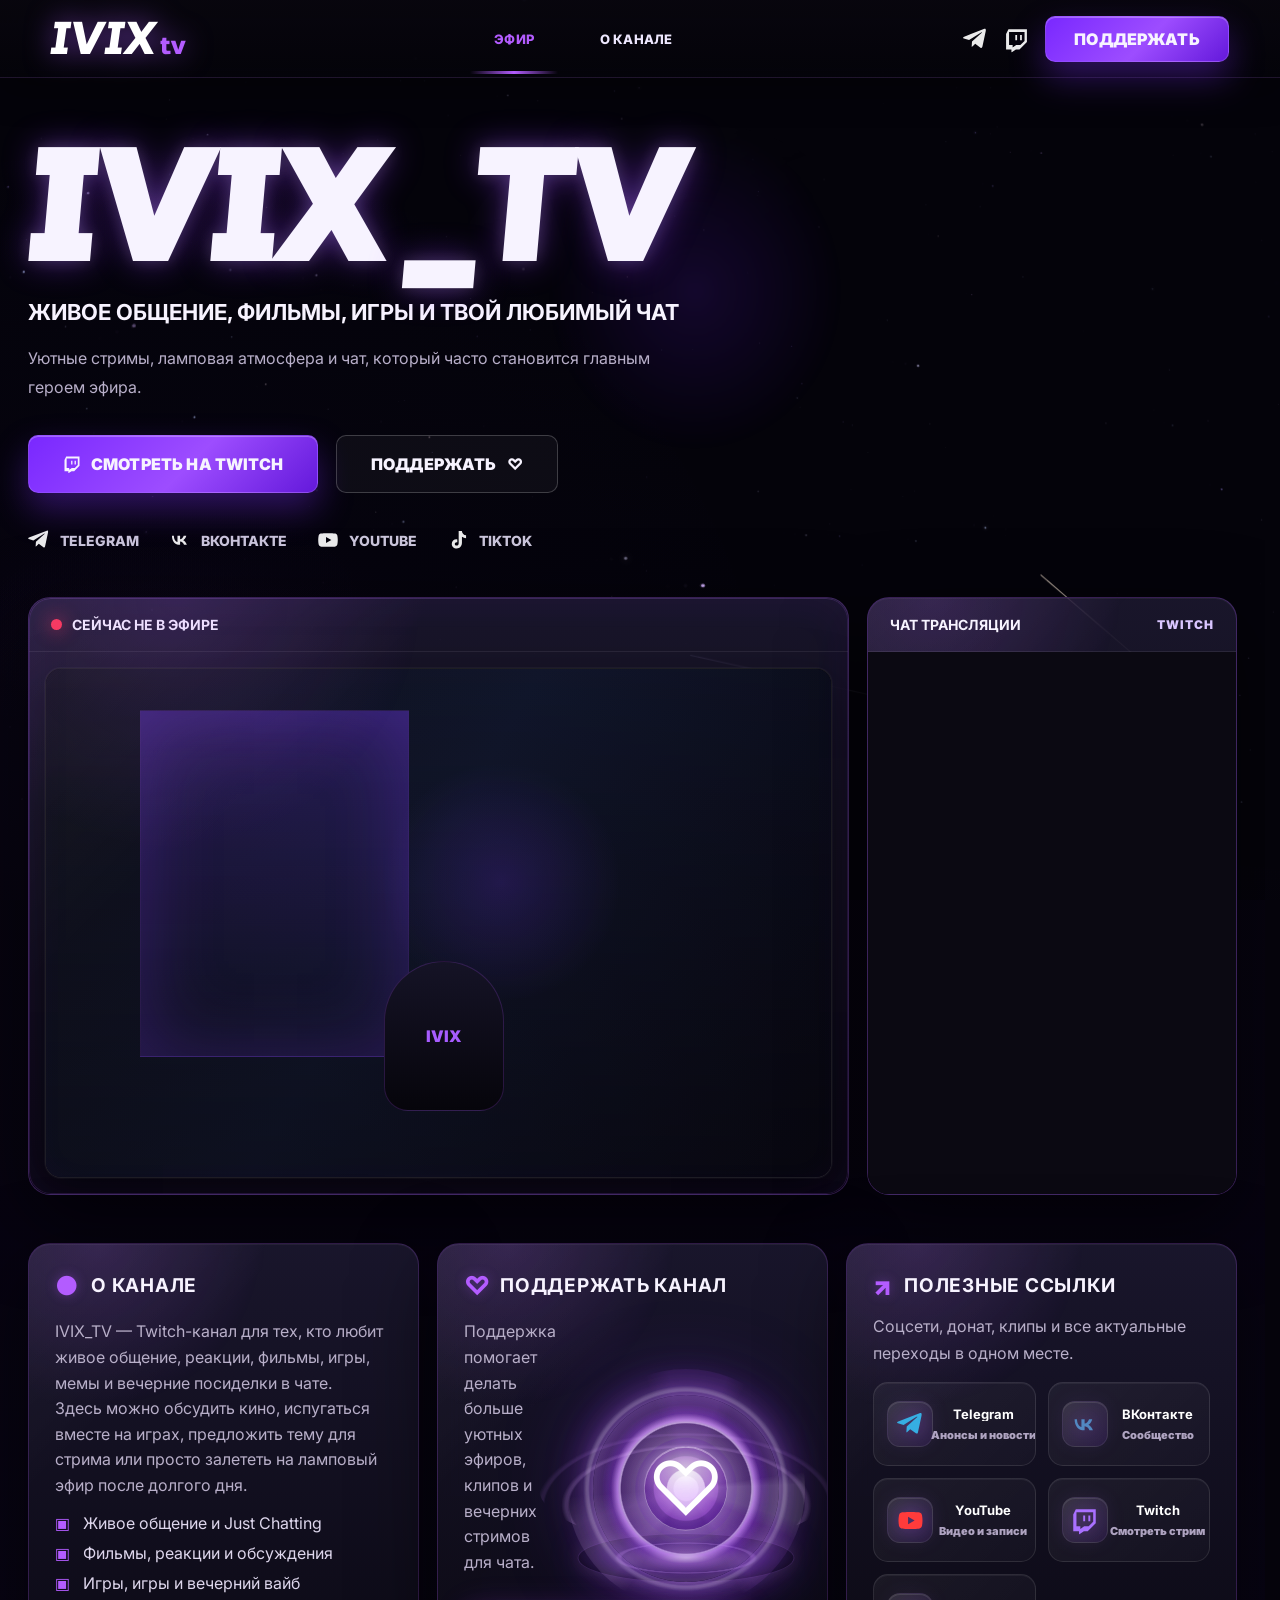
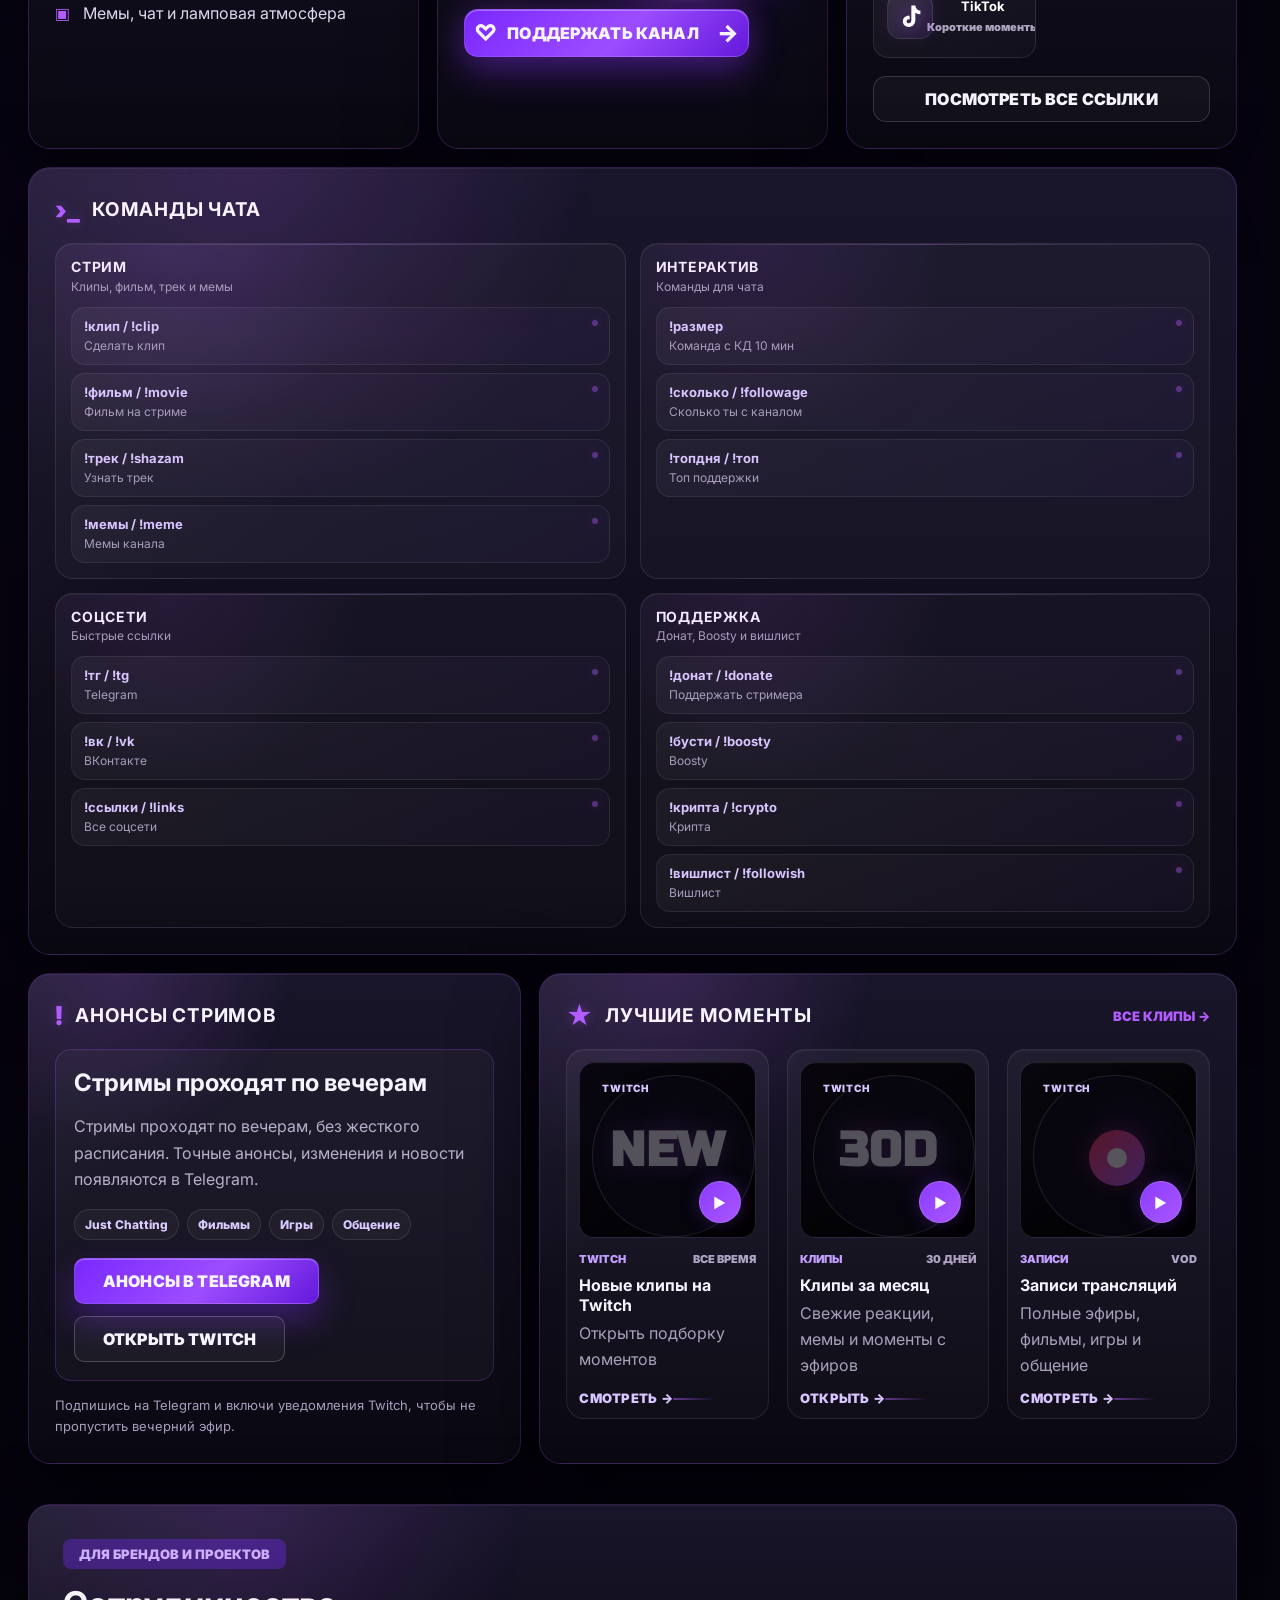
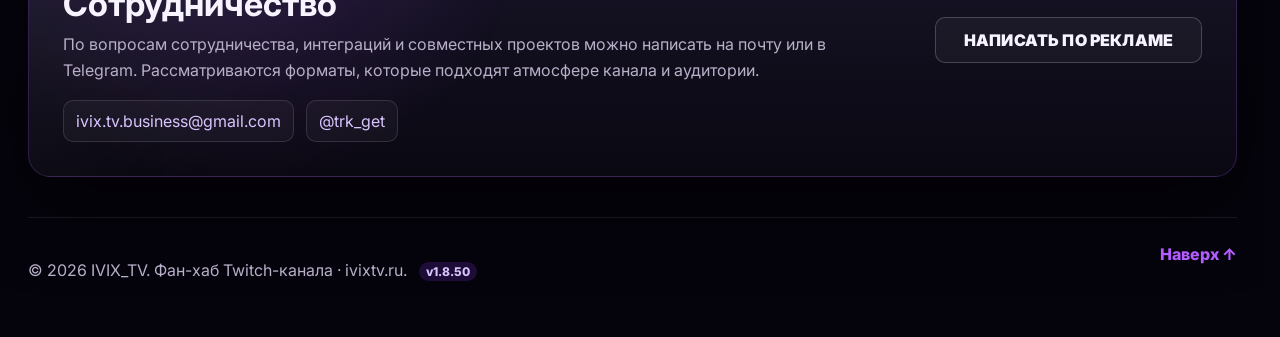
==== commit fb54eef5: "Update index.html" ====
--- a/index.html
+++ b/index.html
@@ -212,7 +212,7 @@
           <h3>Стримы проходят по вечерам</h3>
           <p>Стримы проходят по вечерам, без жесткого расписания. Точные анонсы, изменения и новости появляются в Telegram.</p>
           <div class="announce-tags" aria-label="Форматы стримов">
-            <span>Just Chatting</span><span>Фильмы</span><span>Игры</span><span>Игры</span>
+            <span>Just Chatting</span><span>Фильмы</span><span>Игры</span><span>Общение</span>
           </div>
           <div class="announce-actions">
             <a class="btn btn-primary" href="https://t.me/ivixitsme" target="_blank" rel="noreferrer">Анонсы в Telegram</a>
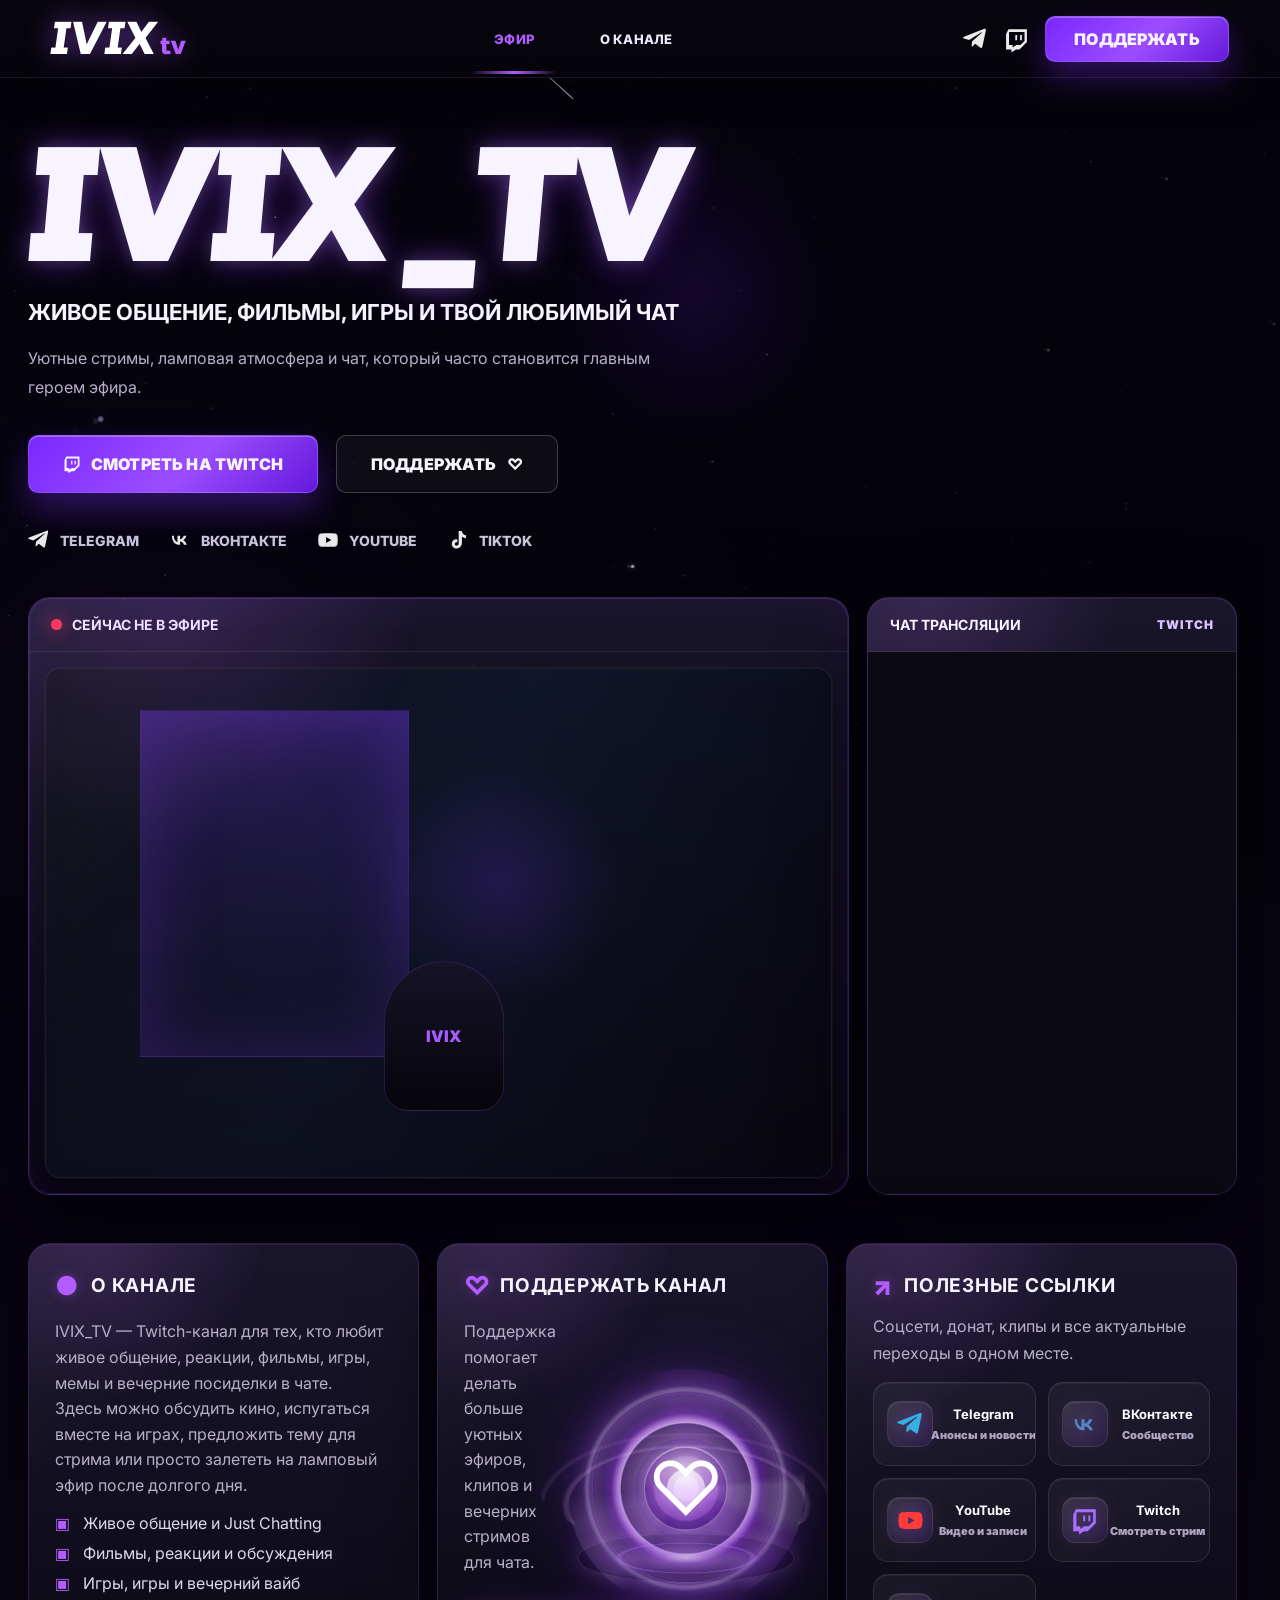
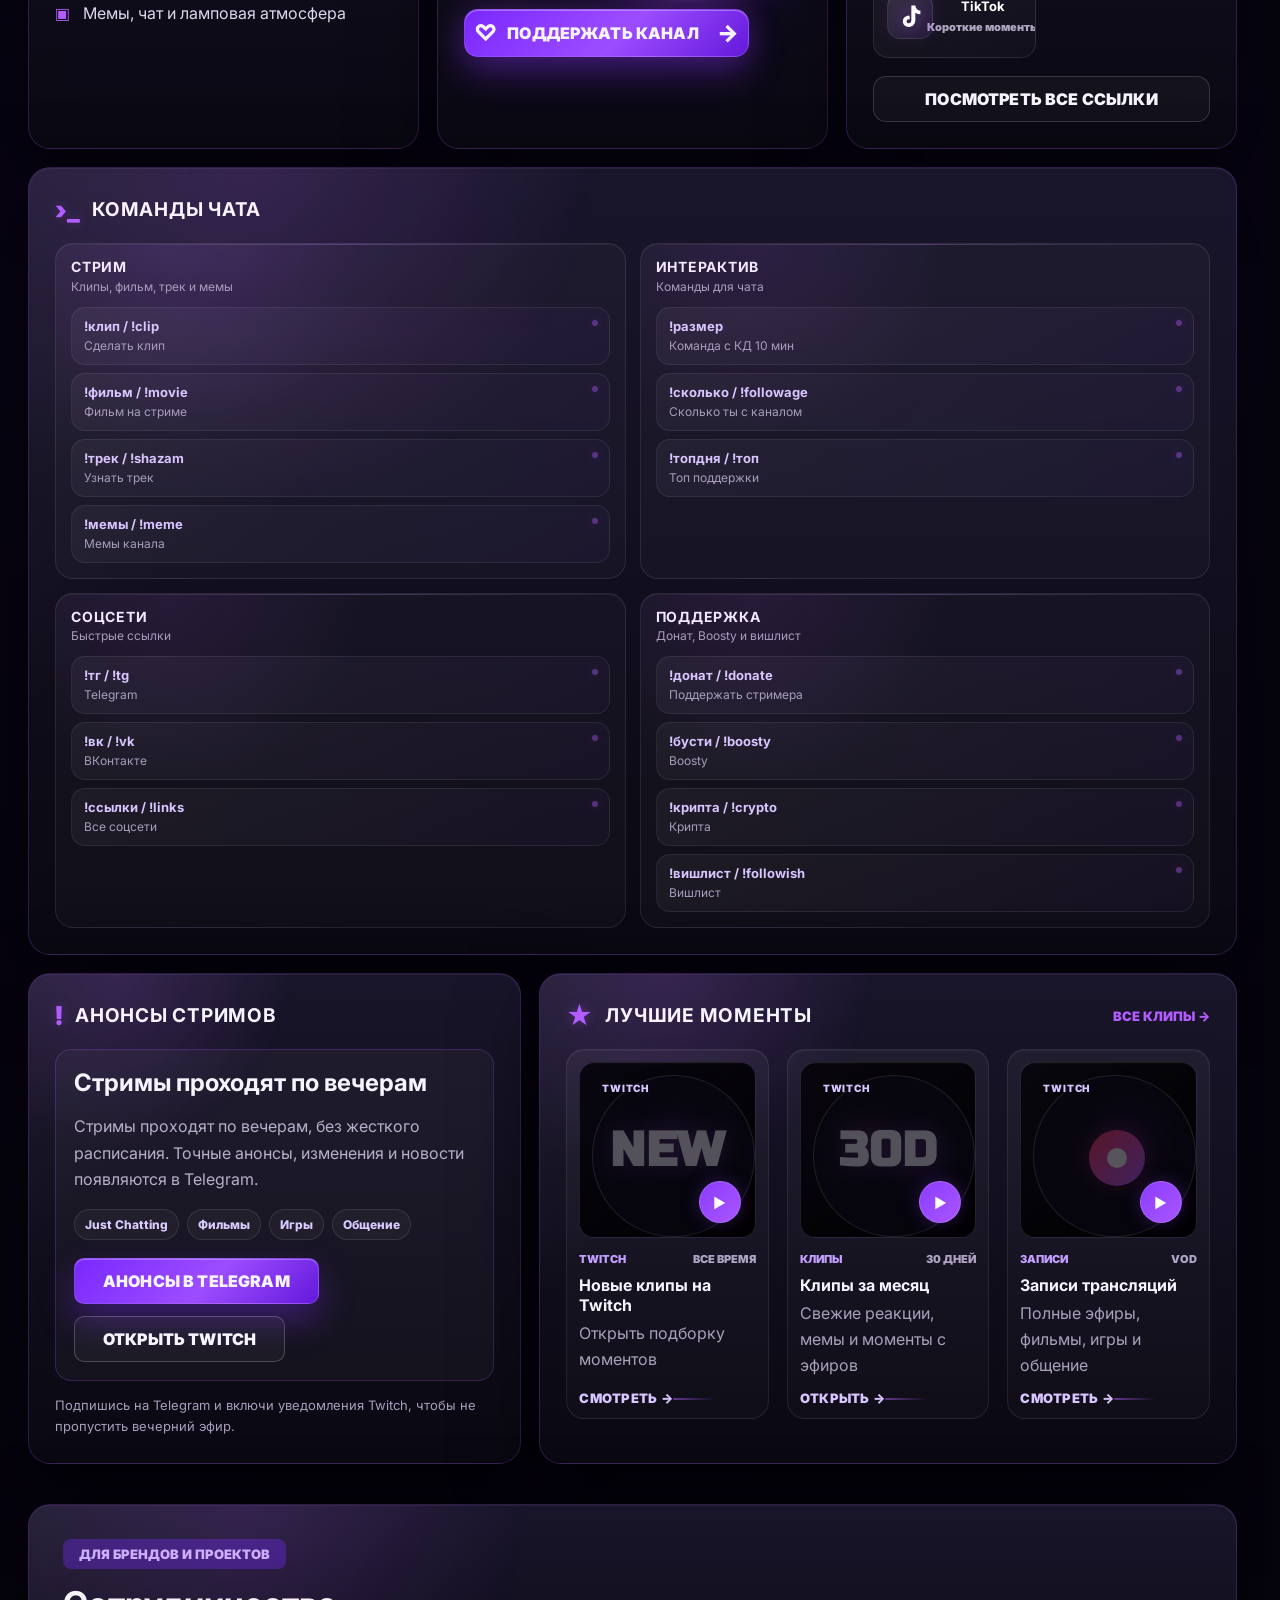
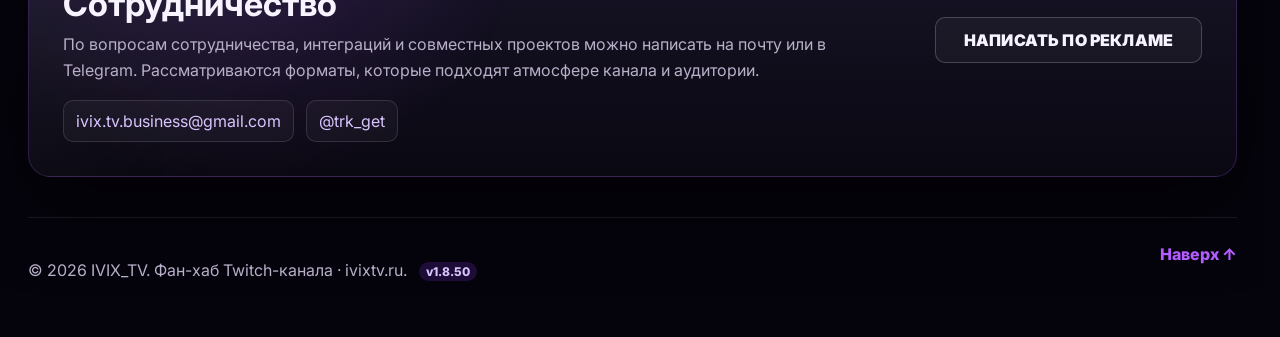
==== commit d42e9d7b: "Rename index_metrika.html to index.html" ====
--- a/index.html
+++ b/index.html
@@ -37,8 +37,37 @@
   <link rel="preconnect" href="https://fonts.gstatic.com" crossorigin />
   <link href="https://fonts.googleapis.com/css2?family=Inter:wght@400;500;600;700;800;900&family=Russo+One&display=swap" rel="stylesheet" />
   <link rel="stylesheet" href="styles.css" />
+  <!-- Yandex.Metrika counter -->
+  <script type="text/javascript">
+      (function(m,e,t,r,i,k,a){
+          m[i]=m[i]||function(){(m[i].a=m[i].a||[]).push(arguments)};
+          m[i].l=1*new Date();
+          for (var j = 0; j < document.scripts.length; j++) {
+              if (document.scripts[j].src === r) { return; }
+          }
+          k=e.createElement(t),a=e.getElementsByTagName(t)[0],k.async=1,k.src=r,a.parentNode.insertBefore(k,a)
+      })(window, document,'script','https://mc.yandex.ru/metrika/tag.js?id=109996217', 'ym');
+  
+      ym(109996217, 'init', {
+          ssr:true,
+          webvisor:true,
+          clickmap:true,
+          ecommerce:"dataLayer",
+          referrer: document.referrer,
+          url: location.href,
+          accurateTrackBounce:true,
+          trackLinks:true
+      });
+  </script>
+  <!-- /Yandex.Metrika counter -->
 </head>
 <body>
+  <noscript>
+    <div>
+      <img src="https://mc.yandex.ru/watch/109996217" style="position:absolute; left:-9999px;" alt="" />
+    </div>
+  </noscript>
+
   <div class="noise" aria-hidden="true"></div>
 
   <header class="site-header">
--- a/styles.css
+++ b/styles.css
@@ -174,12 +174,6 @@
 .chair { position:absolute; left:43%; bottom:13%; width:120px; height:150px; border-radius:60px 60px 24px 24px; display:grid; place-items:center; color:#a75cff; background: linear-gradient(180deg, #151326, #06050b); border:1px solid rgba(170,80,255,.2); font-weight:900; }
 .chat-card { border-radius: 0 14px 14px 0; overflow: hidden; border-left: 0; }
 .chat-head { justify-content: space-between; }
-.chat-list { height: 302px; padding: 14px 18px; overflow: hidden; font-size: 13px; }
-.chat-list p { margin: 0 0 13px; color: #e4def3; }
-.chat-list b { color: #9e66ff; }
-.chat-input { display:flex; align-items:center; gap:10px; margin: 0 12px 12px; padding: 8px; border:1px solid rgba(255,255,255,.1); border-radius:8px; color: var(--dim); font-size:12px; }
-.chat-input span { flex: 1; }
-.chat-input a { background: var(--purple); color:#fff; border:0; border-radius:6px; padding:8px 10px; font-weight:800; }
 .dashboard {
   display: grid;
   grid-template-columns: 1.05fr 1.35fr .9fr;
@@ -195,7 +189,6 @@
 .panel-title a, .text-link { color: var(--purple-2); font-weight: 900; text-transform: uppercase; font-size: 13px; white-space: nowrap; }
 .purple-icon { color: var(--purple-2); font-size: 26px; font-weight: 900; text-shadow: 0 0 16px rgba(172,82,255,.55); }
 .announce-card { border: 1px solid rgba(179, 92, 255, .22); background: rgba(255,255,255,.035); border-radius: 16px; padding: 18px; }
-.announce-badge { display: inline-flex; align-items: center; border: 1px solid rgba(255,255,255,.12); border-radius: 999px; padding: 7px 12px; color: #d8c8ff; font-size: 12px; font-weight: 900; text-transform: uppercase; }
 .announce-card h3 { margin: 16px 0 8px; font-size: 24px; }
 .announce-card p, .panel-copy, .panel-hint, .micro-note { color: var(--muted); line-height: 1.65; }
 .announce-actions { display: flex; gap: 12px; flex-wrap: wrap; margin-top: 18px; }
@@ -208,20 +201,12 @@
 .clip-thumb::before { content:""; position:absolute; inset:0; background: radial-gradient(circle at 40% 30%, rgba(174,83,255,.48), transparent 30%), linear-gradient(145deg, #1b1330, #05040a); }
 .clip-thumb::after { content:""; position:absolute; inset: auto 10px 8px 10px; height: 34px; border-radius: 50%; background: rgba(0,0,0,.28); filter: blur(14px); }
 .clip-thumb span { position:absolute; top:8px; left:8px; background:rgba(0,0,0,.65); padding:4px 7px; border-radius:4px; font-weight:800; z-index: 2; }
-.face-one::before { background: radial-gradient(circle at 42% 30%, rgba(255,209,194,.5), transparent 16%), radial-gradient(circle at 52% 44%, rgba(142,69,255,.5), transparent 27%), linear-gradient(145deg, #1a102b, #05040a); }
-.camp::before { background: radial-gradient(circle at 48% 60%, rgba(255,117,50,.58), transparent 12%), radial-gradient(circle at 55% 35%, rgba(111,63,255,.38), transparent 30%), linear-gradient(145deg, #080710, #1e1734); }
-.face-two::before { background: radial-gradient(circle at 48% 30%, rgba(255,209,194,.52), transparent 16%), radial-gradient(circle at 35% 60%, rgba(93,41,203,.5), transparent 22%), linear-gradient(145deg, #1a102b, #05040a); }
 .clip-card h3 { margin:0 0 4px; font-size:15px; }
 .clip-card p, .about p, .support p, .collab p { margin:0; color: var(--muted); line-height:1.6; }
 .about .feature-list { display:grid; gap:10px; padding:0; list-style:none; margin:14px 0 22px; color:#ddd6ec; }
 .feature-list li { padding-left: 28px; position:relative; }
 .feature-list li::before { content:"▣"; position:absolute; left:0; color:var(--purple-2); }
 .commands { grid-column: span 2; }
-.command-grid { display:grid; grid-template-columns: repeat(4,1fr); gap:10px; }
-.command-grid div { border:1px solid rgba(255,255,255,.08); background:rgba(255,255,255,.025); border-radius:9px; padding:12px 14px; transition: border-color .2s ease, transform .2s ease; }
-.command-grid div:hover { border-color: rgba(179, 92, 255, .42); transform: translateY(-2px); }
-.command-grid b { display:block; color:#b35cff; margin-bottom:5px; }
-.command-grid span { color:var(--muted); font-size:12px; }
 .social-panel { display:grid; align-content:start; }
 .panel-copy { margin-top: -6px; margin-bottom: 16px; }
 .social-icons { display:flex; flex-wrap:wrap; gap:14px; }
@@ -229,7 +214,6 @@
 .social-icons a:hover { transform: translateY(-3px); background: rgba(139, 61, 255, .22); }
 .support { display:flex; justify-content:space-between; gap: 18px; overflow:hidden; }
 .support .btn { margin-top: 18px; }
-.jar { min-width:128px; height:150px; border:5px solid rgba(201,166,255,.4); border-top-width: 12px; border-radius: 22px 22px 38px 38px; display:grid; place-items:center; text-align:center; color:#d9c5ff; text-transform:uppercase; font-size:12px; transform:rotate(-5deg); background:radial-gradient(circle at 50% 80%, rgba(142,66,255,.38), transparent 50%); box-shadow:0 0 50px rgba(149,66,255,.28); }
 .collab { padding-bottom: 40px; }
 .collab-box { border-radius: var(--radius); padding: 34px; display:flex; align-items:center; justify-content:space-between; gap:24px; }
 .collab h2 { font-size: 34px; margin: 14px 0 8px; }
@@ -246,7 +230,6 @@
   .main-nav { gap: 18px; }
   .main-nav a { font-size: 13px; }
   .stream-zone { grid-template-columns: 1fr 260px; }
-  .command-grid { grid-template-columns: repeat(3,1fr); }
 }
 @media (max-width: 1180px) {
   .site-header { grid-template-columns: auto auto; justify-content:space-between; }
@@ -278,7 +261,6 @@
   .chat-card { display: none; }
   .dashboard { grid-template-columns:1fr; }
   .commands { grid-column:auto; }
-  .command-grid { grid-template-columns:1fr 1fr; }
   .clip-grid { grid-template-columns:1fr; }
   .clip-thumb { height:150px; }
   .panel { padding: 20px; }
@@ -290,7 +272,6 @@
 }
 @media (max-width: 420px) {
   h1 { font-size: 58px; }
-  .command-grid { grid-template-columns:1fr; }
   .social-row { grid-template-columns:1fr; }
   .player-wrap { height:220px; }
 }
@@ -299,39 +280,6 @@
 :focus-visible {
   outline: 3px solid rgba(179, 92, 255, .72);
   outline-offset: 3px;
-}
-.quick-strip {
-  display: grid;
-  grid-template-columns: repeat(3, 1fr);
-  gap: 14px;
-  margin-top: -8px;
-  margin-bottom: 18px;
-}
-.quick-item {
-  min-height: 78px;
-  padding: 16px 18px;
-  border-radius: 16px;
-  border: 1px solid rgba(179, 92, 255, .2);
-  background: linear-gradient(135deg, rgba(255,255,255,.06), rgba(139,61,255,.06));
-  box-shadow: inset 0 1px 0 rgba(255,255,255,.07);
-  transition: transform .2s ease, border-color .2s ease, background .2s ease;
-}
-.quick-item:hover {
-  transform: translateY(-3px);
-  border-color: rgba(179, 92, 255, .48);
-  background: linear-gradient(135deg, rgba(255,255,255,.08), rgba(139,61,255,.13));
-}
-.quick-item b {
-  display: block;
-  text-transform: uppercase;
-  color: #fff;
-  margin-bottom: 5px;
-}
-.quick-item span {
-  display: block;
-  color: var(--muted);
-  font-size: 13px;
-  line-height: 1.45;
 }
 .announce-tags {
   display: flex;
@@ -347,22 +295,6 @@
   color: #dacbff;
   font-size: 12px;
   font-weight: 800;
-}
-.install-panel { grid-column: span 1; }
-.install-steps {
-  display: grid;
-  gap: 10px;
-  margin-top: 14px;
-}
-.install-steps span {
-  display: block;
-  padding: 11px 12px;
-  border-radius: 10px;
-  background: rgba(255,255,255,.035);
-  border: 1px solid rgba(255,255,255,.08);
-  color: #ded5ef;
-  font-size: 13px;
-  line-height: 1.45;
 }
 .site-version {
   display: inline-flex;
@@ -375,12 +307,8 @@
   font-weight: 800;
 }
 @media (max-width: 1180px) {
-  .quick-strip { grid-template-columns: 1fr; }
 }
 @media (max-width: 760px) {
-  .quick-strip { width: min(100% - 28px, var(--max)); margin-top: 10px; }
-  .quick-item { min-height: auto; }
-  .install-panel { grid-column: auto; }
 }
 @media (prefers-reduced-motion: reduce) {
   html { scroll-behavior: auto; }
@@ -413,25 +341,6 @@
     radial-gradient(circle at 50% 36%, rgba(124, 53, 255, .16), transparent 34%),
     #070610;
 }
-.stream-actions {
-  display: flex;
-  justify-content: space-between;
-  align-items: center;
-  gap: 12px;
-  margin: -2px 14px 14px;
-  padding: 10px 12px;
-  border: 1px solid rgba(255,255,255,.08);
-  border-radius: 12px;
-  background: rgba(255,255,255,.035);
-  color: var(--muted);
-  font-size: 12px;
-}
-.stream-actions a {
-  color: #d9c5ff;
-  font-weight: 900;
-  white-space: nowrap;
-}
-.stream-actions a:hover { color: #fff; }
 .clip-card {
   position: relative;
   padding: 10px;
@@ -549,7 +458,6 @@
 }
 @media (max-width: 760px) {
   .player-frame { height: 245px; margin: 0 10px 10px; border-radius: 12px; }
-  .stream-actions { margin: 0 10px 10px; align-items: flex-start; flex-direction: column; }
   .clip-thumb { height: 170px; }
   .social-icons-rich { grid-template-columns: 1fr; }
 }
@@ -563,9 +471,6 @@
 }
 .player-frame .player-wrap {
   height: 100%;
-}
-.stream-actions span {
-  line-height: 1.45;
 }
 .clip-card h3,
 .clip-card p,
@@ -584,7 +489,6 @@
 @media (max-width: 760px) {
   .stream-card { border-radius: 14px; }
 }
-
 
 /* v1.7 — real Twitch chat + primary domain polish */
 .chat-card {
@@ -628,9 +532,6 @@
 }
 .chat-placeholder strong { color: var(--text); }
 .chat-placeholder span { font-size: 12px; line-height: 1.45; }
-.chat-open-row {
-  margin-top: 12px;
-}
 @media (max-width: 1180px) {
   .chat-card { min-height: 360px; }
   .chat-embed-wrap { min-height: 300px; }
@@ -639,16 +540,7 @@
   .chat-card { display: none; }
 }
 
-/* v1.7.3: show “На телефон” only on mobile */
-.install-panel {
-  display: none;
-}
-
 @media (max-width: 760px) {
-  .install-panel {
-    display: block;
-    grid-column: auto;
-  }
 }
 
 /* v1.8 layout rework: hero first, larger stream block, reordered content */
@@ -784,16 +676,6 @@
 }
 .panel-title h2 {
   letter-spacing: .035em;
-}
-
-.command-grid-wide {
-  grid-template-columns: repeat(7, minmax(0, 1fr));
-}
-.command-grid-wide div {
-  border-radius: 14px;
-}
-.command-grid-wide b {
-  color: #d7bdff;
 }
 
 .social-icons-rich.social-icons-brand {
@@ -861,7 +743,6 @@
   .live-zone .player-frame { height: 440px; }
   .live-zone .stream-card, .live-zone .chat-card { min-height: 520px; }
   .live-zone .chat-embed-wrap { min-height: 405px; }
-  .command-grid-wide { grid-template-columns: repeat(4, minmax(0, 1fr)); }
   .social-icons-rich.social-icons-brand { grid-template-columns: repeat(3, minmax(0, 1fr)); }
 }
 @media (max-width: 980px) {
@@ -882,12 +763,10 @@
   .hero-copy-main h1 { font-size: clamp(66px, 20vw, 96px); }
   .live-zone .player-frame { height: 245px; margin: 10px; }
   .live-zone .stream-actions { margin: 0 10px 10px; }
-  .command-grid-wide { grid-template-columns: 1fr; }
   .social-icons-rich.social-icons-brand { grid-template-columns: 1fr; }
   .support { grid-template-columns: 1fr; }
   .support .jar { transform: none; }
 }
-
 
 /* v1.8.50 requested layout fixes */
 .hero-copy-main h1 {
@@ -958,51 +837,6 @@
   margin-top: 18px;
 }
 
-.clip-thumb-modern {
-  display: flex;
-  flex-direction: column;
-  justify-content: flex-end;
-  gap: 5px;
-  padding: 14px;
-  isolation: isolate;
-}
-.clip-thumb-modern::before {
-  background:
-    radial-gradient(circle at 18% 16%, rgba(255,255,255,.18), transparent 12%),
-    radial-gradient(circle at 76% 28%, rgba(179, 92, 255, .48), transparent 22%),
-    radial-gradient(circle at 42% 72%, rgba(86, 39, 180, .42), transparent 27%),
-    linear-gradient(145deg, rgba(21,16,38,.96), rgba(4,3,9,.96));
-}
-.clip-thumb-modern::after {
-  inset: 0;
-  height: auto;
-  border-radius: inherit;
-  background:
-    linear-gradient(180deg, rgba(0,0,0,.05), rgba(0,0,0,.58)),
-    linear-gradient(135deg, rgba(139,61,255,.16), transparent 48%);
-  filter: none;
-  z-index: 1;
-}
-.clip-thumb-modern span,
-.clip-thumb-modern strong,
-.clip-thumb-modern small,
-.clip-thumb-modern i {
-  position: relative;
-  z-index: 3;
-}
-.clip-thumb-modern strong {
-  max-width: calc(100% - 50px);
-  color: #fff;
-  font-size: 17px;
-  line-height: 1.1;
-  text-shadow: 0 2px 14px rgba(0,0,0,.5);
-}
-.clip-thumb-modern small {
-  max-width: calc(100% - 48px);
-  color: #d9cfff;
-  font-size: 12px;
-  line-height: 1.25;
-}
 .clip-thumb-all::before {
   background:
     radial-gradient(circle at 24% 20%, rgba(255,255,255,.16), transparent 12%),
@@ -1034,9 +868,7 @@
   .hero-copy-main .tagline { margin-bottom: 16px; }
   .live-zone .stream-actions-clean { margin: 0 10px 10px; align-items: flex-start; }
   .social-icons-rich.social-icons-brand { grid-template-columns: 1fr; }
-  .clip-thumb-modern strong { font-size: 18px; }
-}
-
+}
 
 /* v1.8.50 hero/chat/icon/clip polish */
 
@@ -1067,73 +899,6 @@
 .btn-icon .twitch-mark,
 .icon-link .twitch-mark {
   transform: translateY(0.02em);
-}
-.clip-thumb-modern {
-  justify-content: flex-start;
-  gap: 0;
-  padding: 16px;
-  border: 1px solid rgba(255,255,255,.08);
-  box-shadow: inset 0 1px 0 rgba(255,255,255,.06), inset 0 -32px 60px rgba(0,0,0,.34);
-}
-.clip-thumb-modern::before {
-  opacity: 1;
-}
-.clip-thumb-modern::after {
-  inset: 0;
-  height: auto;
-  border-radius: inherit;
-  background:
-    linear-gradient(180deg, rgba(3,2,8,.05) 0%, rgba(3,2,8,.14) 40%, rgba(3,2,8,.82) 100%),
-    radial-gradient(circle at 82% 20%, rgba(255,255,255,.12), transparent 10%),
-    radial-gradient(circle at 20% 82%, rgba(124,53,255,.16), transparent 16%);
-  filter: none;
-  z-index: 1;
-}
-.clip-thumb-modern span {
-  align-self: flex-start;
-  top: auto;
-  left: auto;
-  position: relative;
-  display: inline-flex;
-  align-items: center;
-  gap: 6px;
-  padding: 6px 10px;
-  border-radius: 999px;
-  background: rgba(12, 10, 20, .58);
-  border: 1px solid rgba(255,255,255,.1);
-  color: #f6f0ff;
-  backdrop-filter: blur(8px);
-  box-shadow: inset 0 1px 0 rgba(255,255,255,.07);
-}
-.clip-thumb-modern span::before {
-  content: "";
-  width: 8px;
-  height: 8px;
-  border-radius: 50%;
-  background: #b35cff;
-  box-shadow: 0 0 12px rgba(179,92,255,.55);
-}
-.clip-thumb-modern strong {
-  margin-top: auto;
-  max-width: calc(100% - 56px);
-  font-size: 24px;
-  line-height: 1.02;
-  letter-spacing: -.02em;
-}
-.clip-thumb-modern small {
-  display: block;
-  max-width: 78%;
-  margin-top: 8px;
-  color: #ded3f8;
-  font-size: 13px;
-  line-height: 1.3;
-}
-.clip-thumb-modern i {
-  width: 42px;
-  height: 42px;
-  right: 14px;
-  bottom: 14px;
-  font-size: 14px;
 }
 .clip-thumb-all::before {
   background:
@@ -1180,107 +945,8 @@
   .hero-copy-main {
     padding-top: 8px;
   }
-  .clip-thumb-modern strong {
-    font-size: 22px;
-  }
-  .clip-thumb-modern small {
-    max-width: 88%;
-  }
-}
-
-
-/* v1.8.50 clip preview cleanup + stable nav anchors */
-.clip-thumb-modern {
-  min-height: 170px;
-  padding: 16px;
-  justify-content: flex-end;
-  overflow: hidden;
-  background: #090713;
-}
-.clip-thumb-modern::before {
-  opacity: 1;
-}
-.clip-thumb-modern::after {
-  inset: 0;
-  height: auto;
-  border-radius: inherit;
-  background:
-    linear-gradient(180deg, rgba(0,0,0,.04), rgba(0,0,0,.18) 46%, rgba(0,0,0,.76)),
-    linear-gradient(135deg, rgba(255,255,255,.08), transparent 38%);
-  filter: none;
-  z-index: 1;
-}
-.clip-thumb-modern span {
-  position: absolute;
-  top: 14px;
-  left: 14px;
-  z-index: 4;
-  display: inline-flex;
-  align-items: center;
-  gap: 6px;
-  padding: 7px 11px;
-  border-radius: 999px;
-  background: rgba(8, 6, 16, .68);
-  border: 1px solid rgba(255,255,255,.12);
-  color: #fff;
-  font-size: 12px;
-  line-height: 1;
-  box-shadow: inset 0 1px 0 rgba(255,255,255,.08);
-}
-.clip-thumb-modern span::before {
-  content: "";
-  width: 8px;
-  height: 8px;
-  border-radius: 50%;
-  background: #b35cff;
-  box-shadow: 0 0 14px rgba(179,92,255,.65);
-}
-.clip-thumb-modern .clip-art {
-  position: absolute;
-  right: 18px;
-  top: 22px;
-  z-index: 2;
-  width: 86px;
-  height: 86px;
-  display: grid;
-  place-items: center;
-  border-radius: 28px;
-  background: linear-gradient(135deg, rgba(139,61,255,.54), rgba(179,92,255,.18));
-  border: 1px solid rgba(255,255,255,.12);
-  color: rgba(255,255,255,.86);
-  font-size: 44px;
-  font-style: normal;
-  text-shadow: 0 0 18px rgba(255,255,255,.16);
-  box-shadow: 0 18px 54px rgba(124,53,255,.22), inset 0 1px 0 rgba(255,255,255,.12);
-}
-.clip-thumb-modern strong {
-  position: relative;
-  z-index: 4;
-  max-width: calc(100% - 54px);
-  margin: 0;
-  color: #fff;
-  font-size: 24px;
-  line-height: 1.05;
-  letter-spacing: -.02em;
-  text-shadow: 0 3px 18px rgba(0,0,0,.62);
-}
-.clip-thumb-modern small {
-  position: relative;
-  z-index: 4;
-  max-width: calc(100% - 54px);
-  margin-top: 8px;
-  color: #ded4f6;
-  font-size: 13px;
-  line-height: 1.3;
-}
-.clip-thumb-modern i {
-  z-index: 5;
-  width: 42px;
-  height: 42px;
-  right: 14px;
-  bottom: 14px;
-  border: 1px solid rgba(255,255,255,.18);
-}
+}
+
 .clip-thumb-all::before {
   background:
     radial-gradient(circle at 70% 24%, rgba(179,92,255,.58), transparent 22%),
@@ -1305,17 +971,7 @@
   content: none;
 }
 @media (max-width: 760px) {
-  .clip-thumb-modern {
-    min-height: 180px;
-  }
-  .clip-thumb-modern .clip-art {
-    width: 78px;
-    height: 78px;
-    font-size: 38px;
-  }
-}
-
-
+}
 
 /* v1.8.50 simplified clips, two-item nav, centered support */
 html {
@@ -1423,109 +1079,11 @@
 .support-centered .panel-title {
   margin-bottom: 14px;
 }
-.support-centered p {
-  max-width: 420px;
-}
-.support-pills {
-  display: flex;
-  flex-wrap: wrap;
-  gap: 8px;
-  margin: 16px 0 2px;
-}
-.support-pills span {
-  padding: 8px 11px;
-  border-radius: 999px;
-  background: rgba(255,255,255,.055);
-  border: 1px solid rgba(255,255,255,.1);
-  color: #d9c5ff;
-  font-size: 12px;
-  font-weight: 900;
-  text-transform: uppercase;
-}
 .support-centered .btn {
   margin-top: 18px;
 }
-.support-visual {
-  display: grid;
-  place-items: center;
-  min-height: 190px;
-}
-.jar-glow {
-  position: relative;
-  width: 138px;
-  height: 162px;
-  min-width: 138px;
-  transform: none;
-  border: 2px solid rgba(214,178,255,.48);
-  border-top: 12px solid rgba(214,178,255,.62);
-  border-radius: 24px 24px 38px 38px;
-  background:
-    radial-gradient(circle at 50% 78%, rgba(179,92,255,.5), transparent 50%),
-    linear-gradient(180deg, rgba(255,255,255,.12), rgba(139,61,255,.08));
-  box-shadow:
-    0 0 48px rgba(139,61,255,.32),
-    inset 0 1px 0 rgba(255,255,255,.18),
-    inset 0 -28px 48px rgba(139,61,255,.18);
-  color: #fff;
-}
-.jar-glow::before {
-  content: "";
-  position: absolute;
-  left: 22px;
-  right: 22px;
-  top: -23px;
-  height: 12px;
-  border-radius: 999px;
-  background: linear-gradient(90deg, rgba(255,255,255,.16), rgba(179,92,255,.54), rgba(255,255,255,.16));
-  box-shadow: 0 0 18px rgba(179,92,255,.45);
-}
-.jar-heart {
-  position: absolute;
-  top: 28px;
-  left: 50%;
-  transform: translateX(-50%);
-  width: 46px;
-  height: 46px;
-  display: grid;
-  place-items: center;
-  border-radius: 50%;
-  background: linear-gradient(135deg, #8b3dff, #b35cff);
-  box-shadow: 0 0 28px rgba(179,92,255,.5);
-  font-size: 28px;
-  line-height: 1;
-}
-.jar-text {
-  position: absolute;
-  left: 12px;
-  right: 12px;
-  bottom: 26px;
-  color: #f4ecff;
-  font-size: 11px;
-  line-height: 1.25;
-  letter-spacing: .03em;
-}
-.coin {
-  position: absolute;
-  width: 16px;
-  height: 16px;
-  border-radius: 50%;
-  background: linear-gradient(135deg, #fff, #c9a6ff);
-  box-shadow: 0 0 18px rgba(201,166,255,.5);
-  opacity: .9;
-}
-.coin-a { left: 22px; top: 78px; }
-.coin-b { right: 24px; top: 88px; width: 13px; height: 13px; opacity: .74; }
-.coin-c { left: 58px; top: 104px; width: 11px; height: 11px; opacity: .64; }
 
 @media (max-width: 980px) {
-  .support-centered {
-    grid-template-columns: 1fr;
-    text-align: left;
-  }
-  .support-visual {
-    justify-content: start;
-    min-height: 150px;
-  }
 }
 @media (max-width: 760px) {
   #about {
@@ -1537,11 +1095,7 @@
   .clip-thumb-simple {
     height: 170px;
   }
-  .support-centered {
-    justify-items: start;
-  }
-}
-
+}
 
 /* v1.8.50 requested fixes: exact about scroll, larger player, mobile chat, live status, support layout */
 #about {
@@ -1595,47 +1149,12 @@
   min-height: 586px;
 }
 
-.support-centered {
-  display: flex;
-  flex-direction: column;
-  align-items: stretch;
-  justify-content: flex-start;
-  gap: 14px;
-}
 .support-centered .support-copy {
   display: block;
 }
 .support-centered .support-copy p {
   max-width: 100%;
 }
-.support-visual {
-  flex: 1;
-  min-height: 180px;
-  align-items: end;
-  justify-content: center;
-  padding-top: 4px;
-}
-.jar-glow {
-  width: 150px;
-  height: 142px;
-  min-width: 150px;
-  border-radius: 24px 24px 36px 36px;
-}
-.jar-heart {
-  top: 20px;
-}
-.jar-text {
-  bottom: 20px;
-}
-.coin {
-  background: linear-gradient(135deg, #f8efff, #a95cff);
-  border: 1px solid rgba(255,255,255,.28);
-  opacity: .48;
-  box-shadow: 0 0 12px rgba(179,92,255,.32);
-}
-.coin-a { left: 26px; top: 72px; width: 12px; height: 12px; }
-.coin-b { right: 28px; top: 76px; width: 10px; height: 10px; }
-.coin-c { left: 64px; top: 94px; width: 9px; height: 9px; }
 
 .clip-thumb-simple .clip-glyph {
   font-family: "Russo One", Inter, sans-serif;
@@ -1719,9 +1238,6 @@
   .live-zone .chat-embed-wrap {
     min-height: 336px;
   }
-  .support-visual {
-    justify-content: center;
-  }
   .clip-thumb-simple .clip-word {
     font-size: 42px;
   }
@@ -1730,7 +1246,6 @@
     height: 54px;
   }
 }
-
 
 /* v1.8.50 — softer visual polish + Step 2 clip cards
    Scope: styles.css only. Glow rolled back to calm values. */
@@ -1761,12 +1276,6 @@
 
 .purple-icon {
   text-shadow: 0 0 12px rgba(172,82,255,.35);
-}
-
-/* Softer command hover */
-.command-grid div:hover {
-  transform: translateY(-1px);
-  border-color: rgba(179, 92, 255, .30);
 }
 
 /* Softer social hover */
@@ -1889,26 +1398,6 @@
   box-shadow: 0 0 22px rgba(139,61,255,.34);
 }
 
-/* Also supports older modern thumbnails without changing HTML */
-.clip-thumb-modern {
-  padding: 14px;
-  justify-content: flex-end;
-}
-
-.clip-thumb-modern span {
-  background: rgba(10, 8, 18, .68);
-  border: 1px solid rgba(255,255,255,.10);
-}
-
-.clip-thumb-modern strong {
-  font-size: 20px;
-  line-height: 1.05;
-}
-
-.clip-thumb-modern small {
-  color: #d4c9ee;
-}
-
 /* Clip text area */
 .clip-meta {
   margin: 2px 0 9px;
@@ -1960,7 +1449,6 @@
     transform: none;
   }
 }
-
 
 /* v1.8.50 — Step 3: chat commands grouping
    Scope: commands HTML + styles only. Player/DNS/Timeweb untouched. */
@@ -2096,7 +1584,6 @@
   }
 }
 
-
 /* v1.8.50 — micro polish for existing “Полезные ссылки” buttons only
    Keeps the current compact 2-column layout. No HTML/JS changes. */
 
@@ -2181,7 +1668,6 @@
     transform: none;
   }
 }
-
 
 /* v1.8.50 — clean starfield integration
    Background is owned by background.js only.
@@ -2276,7 +1762,6 @@
     scroll-margin-top: 76px;
   }
 }
-
 
 /* =============================================================
    v1.8.50 — clean template support panel + smooth fixed starfield
@@ -2549,7 +2034,6 @@
   }
 }
 
-
 /* =============================================================
    v1.8.50 — fix support card alignment
 ============================================================= */
@@ -2625,7 +2109,6 @@
     display: none !important;
   }
 }
-
 
 /* =============================================================
    v1.8.50 — stronger useful-links hover accent
@@ -2747,7 +2230,6 @@
   }
 }
 
-
 /* =============================================================
    v1.8.50 — scroll-world background safety
 ============================================================= */
@@ -2767,7 +2249,6 @@
   overflow: hidden !important;
   pointer-events: none !important;
 }
-
 
 /* =============================================================
    v1.8.50 — scrollbar watchdog safety layer
@@ -2800,7 +2281,6 @@
   contain: layout paint size style !important;
   pointer-events: none !important;
 }
-
 
 /* =============================================================
    v1.8.50 — page-canvas background, no scroll lag
@@ -2840,7 +2320,6 @@
   z-index: 0 !important;
 }
 
-
 /* =============================================================
    v1.8.50 — hard reload scrollbar race fix
    Prevent the page-sized canvas from being counted as the source
@@ -2867,7 +2346,6 @@
   overflow: clip !important;
   contain: layout paint size style !important;
 }
-
 
 /* =============================================================
    v1.8.50 — fixed wrapper + page canvas
@@ -2914,7 +2392,6 @@
   transform: translate3d(0, 0, 0);
 }
 
-
 /* =============================================================
    v1.8.50 — stronger useful-links hover + glow
 ============================================================= */
@@ -3016,7 +2493,6 @@
       inset 0 1px 0 rgba(255,255,255,.16) !important;
   }
 }
-
 
 /* =============================================================
    v1.8.50 — stronger global block glow + useful links glow
@@ -3139,7 +2615,6 @@
   }
 }
 
-
 /* =============================================================
    v1.8.50 — hero title spacing and cleaner underline
 ============================================================= */
@@ -3175,7 +2650,6 @@
 .hero__title {
   text-decoration-thickness: 0 !important;
 }
-
 
 /* =============================================================
    v1.8.50 — precise hero underscore centering
@@ -3188,7 +2662,6 @@
   transform: translate(0.11em, -0.01em) scaleX(1.03);
   transform-origin: center bottom;
 }
-
 
 /* =============================================================
    v1.8.50 — hero CTA micro-animation
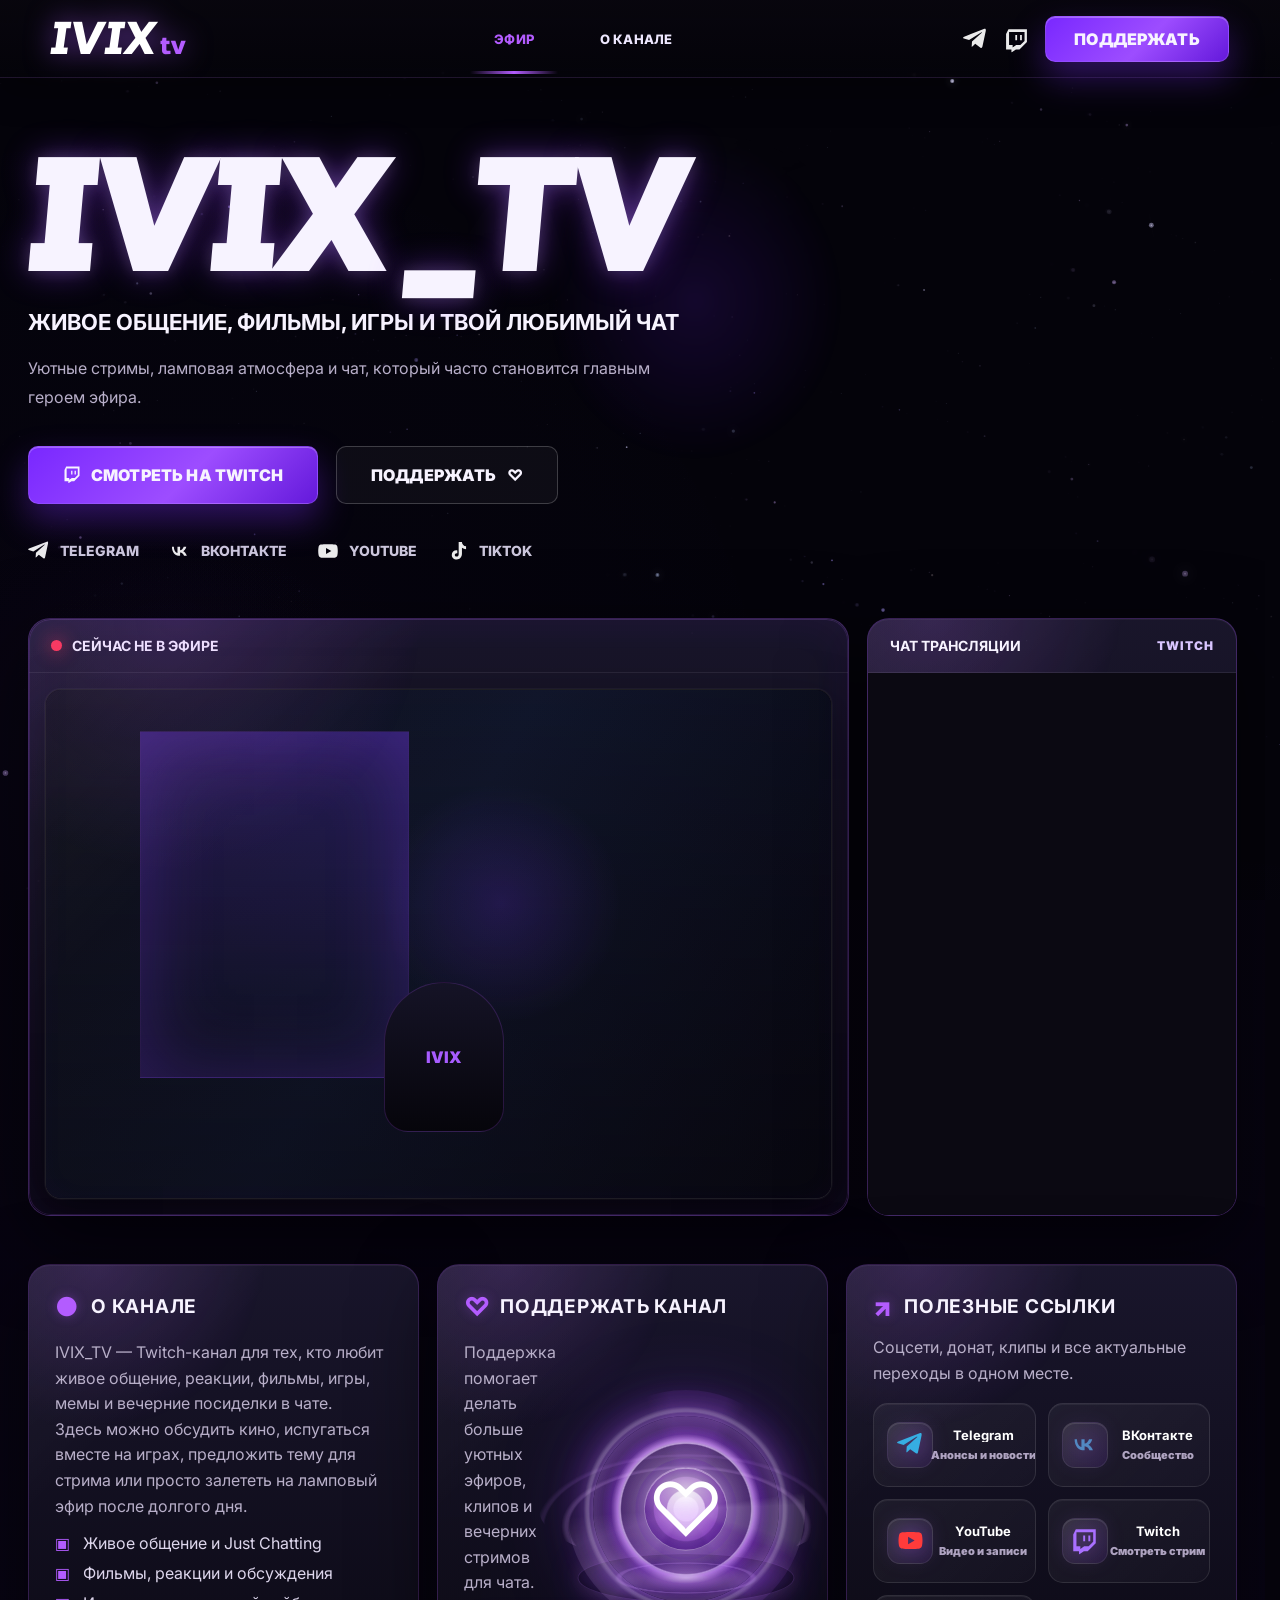
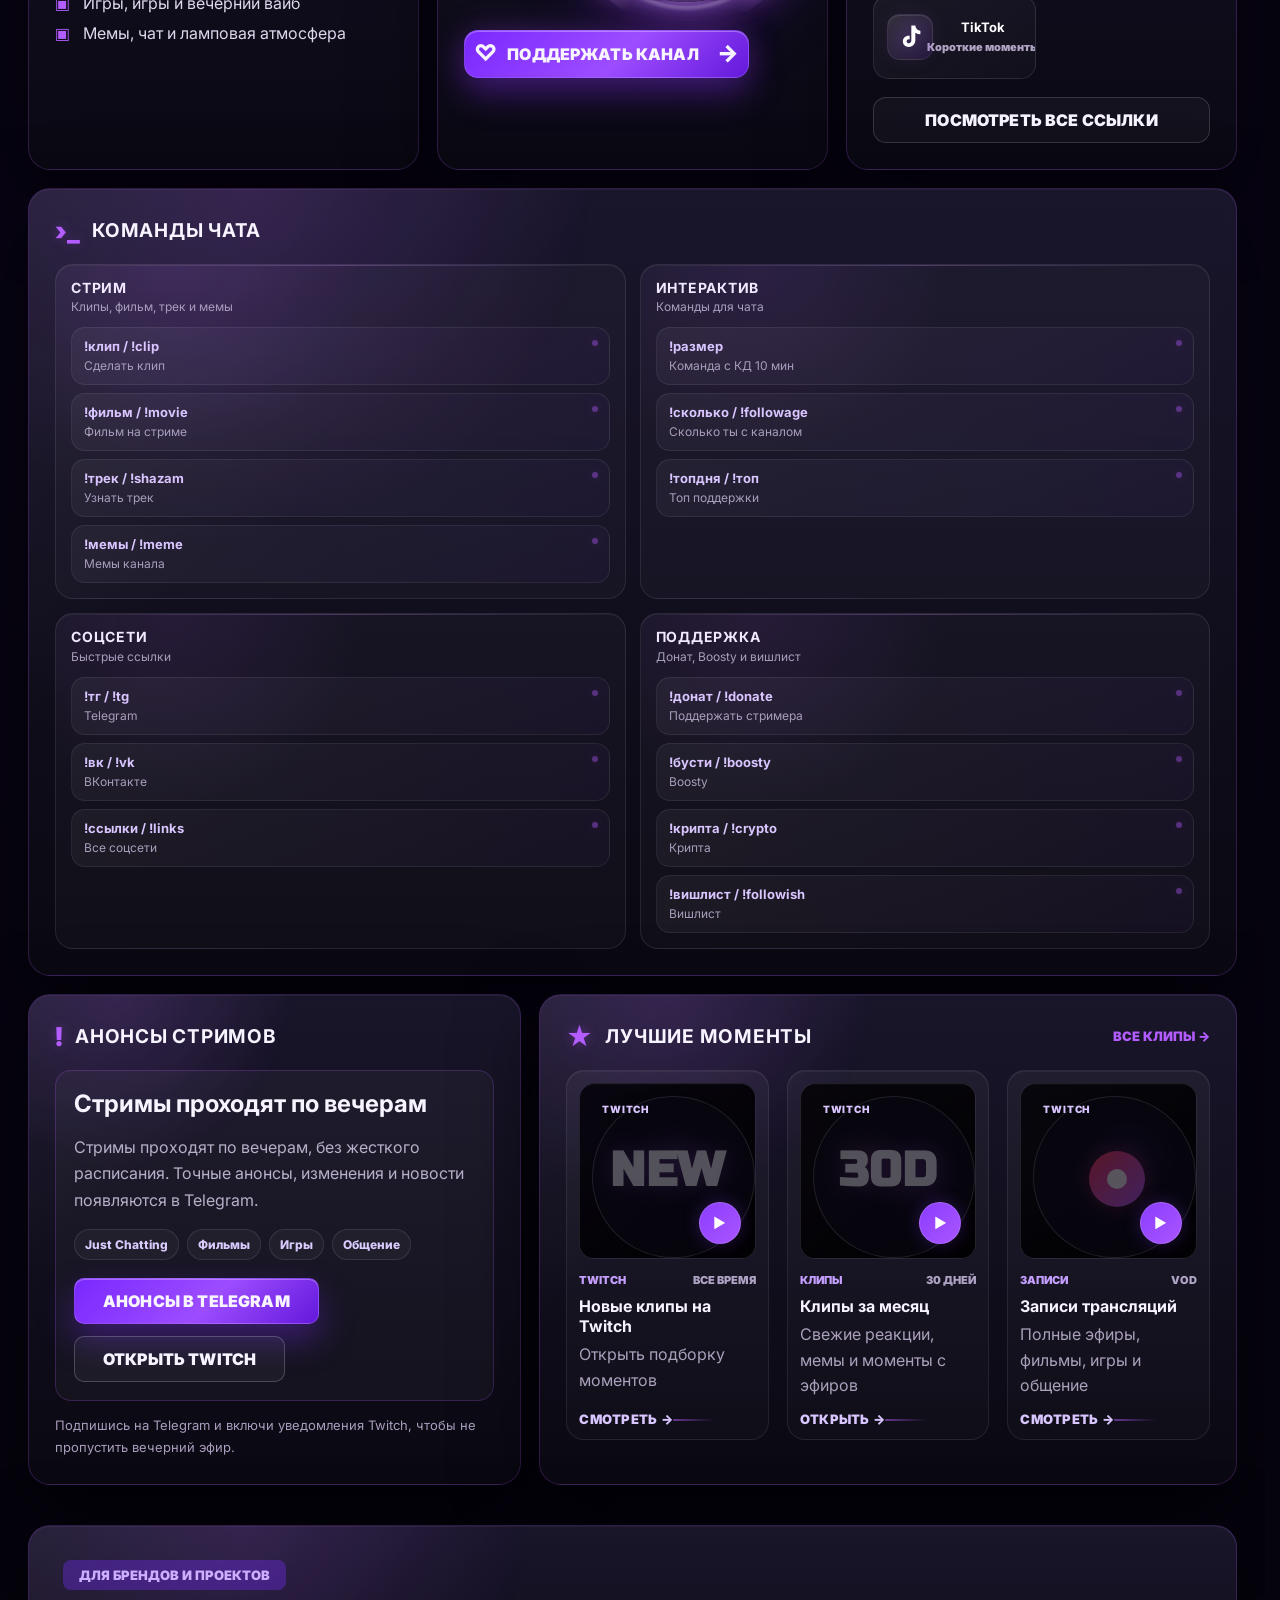
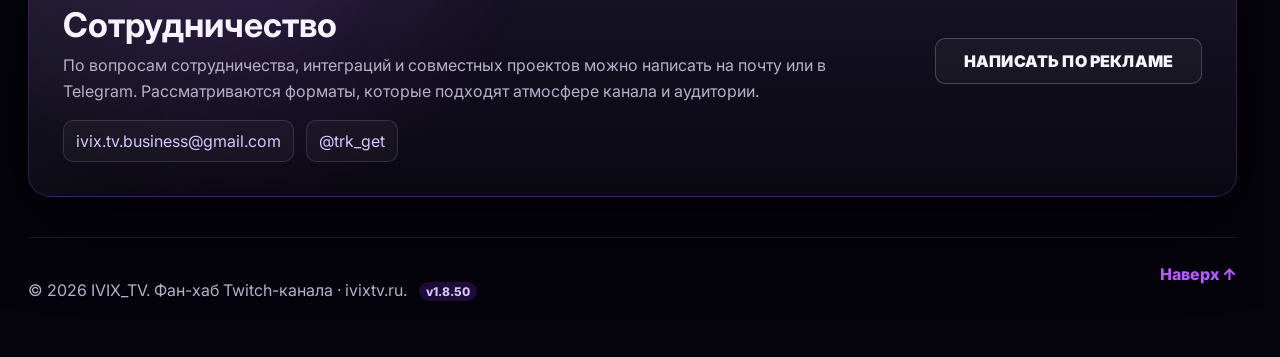
==== commit 30630526: "Add files via upload" ====
--- a/index.html
+++ b/index.html
@@ -91,6 +91,7 @@
 
   <main id="home">
     <section class="hero hero-main section-pad">
+      <div class="hero-art" aria-hidden="true"></div>
       <div class="hero-copy hero-copy-main reveal">
         <h1>IVIX<span class="hero-underscore" aria-hidden="true">_</span>TV</h1>
         <p class="tagline">Живое общение, фильмы, игры и твой любимый чат</p>
--- a/styles.css
+++ b/styles.css
@@ -2753,3 +2753,37 @@
     transform: none !important;
   }
 }
+
+/* hero art — декоративный звёздный портрет, сливается с фоном */
+.hero-main { position: relative; z-index: 1; }
+.hero-copy-main { position: relative; z-index: 2; }
+.hero-art {
+  position: absolute;
+  top: 50%;
+  right: -2%;
+  transform: translateY(-50%);
+  width: min(60%, 880px);
+  aspect-ratio: 1500 / 844;
+  background: url("assets/hero-art.webp") center right / contain no-repeat;
+  z-index: 0;
+  pointer-events: none;
+  opacity: .96;
+  -webkit-mask-image: radial-gradient(125% 135% at 72% 46%, #000 58%, transparent 88%);
+          mask-image: radial-gradient(125% 135% at 72% 46%, #000 58%, transparent 88%);
+}
+@media (min-width: 1100px) { .hero-main { min-height: 540px; } }
+@media (max-width: 1100px) {
+  .hero-art { opacity: .7; width: min(64%, 620px); right: -6%; }
+}
+@media (max-width: 760px) {
+  .hero-art {
+    inset: 0 0 auto 0;
+    width: 100%; height: 260px;
+    transform: none; aspect-ratio: auto;
+    background-position: center top; background-size: cover;
+    opacity: .4;
+    -webkit-mask-image: linear-gradient(#000 30%, transparent 100%);
+            mask-image: linear-gradient(#000 30%, transparent 100%);
+  }
+}
+@media (max-width: 480px) { .hero-art { opacity: .28; height: 200px; } }
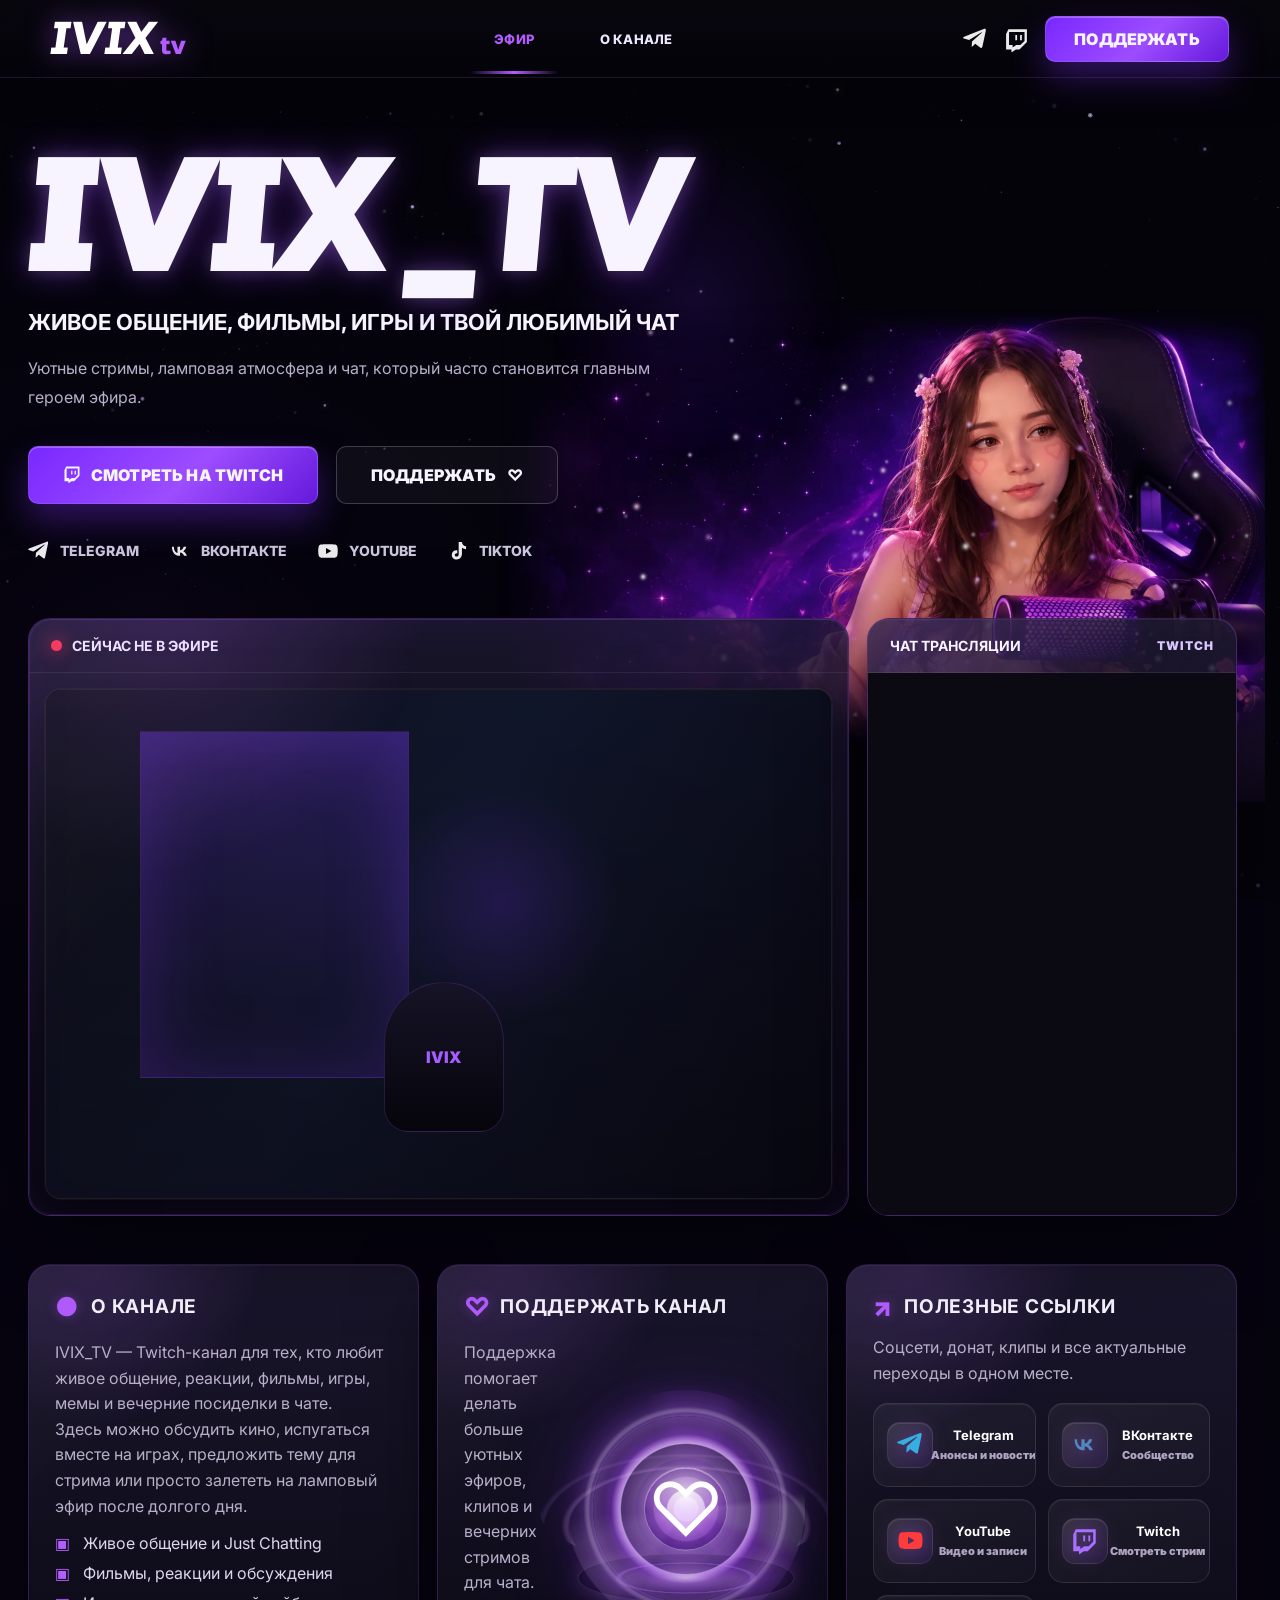
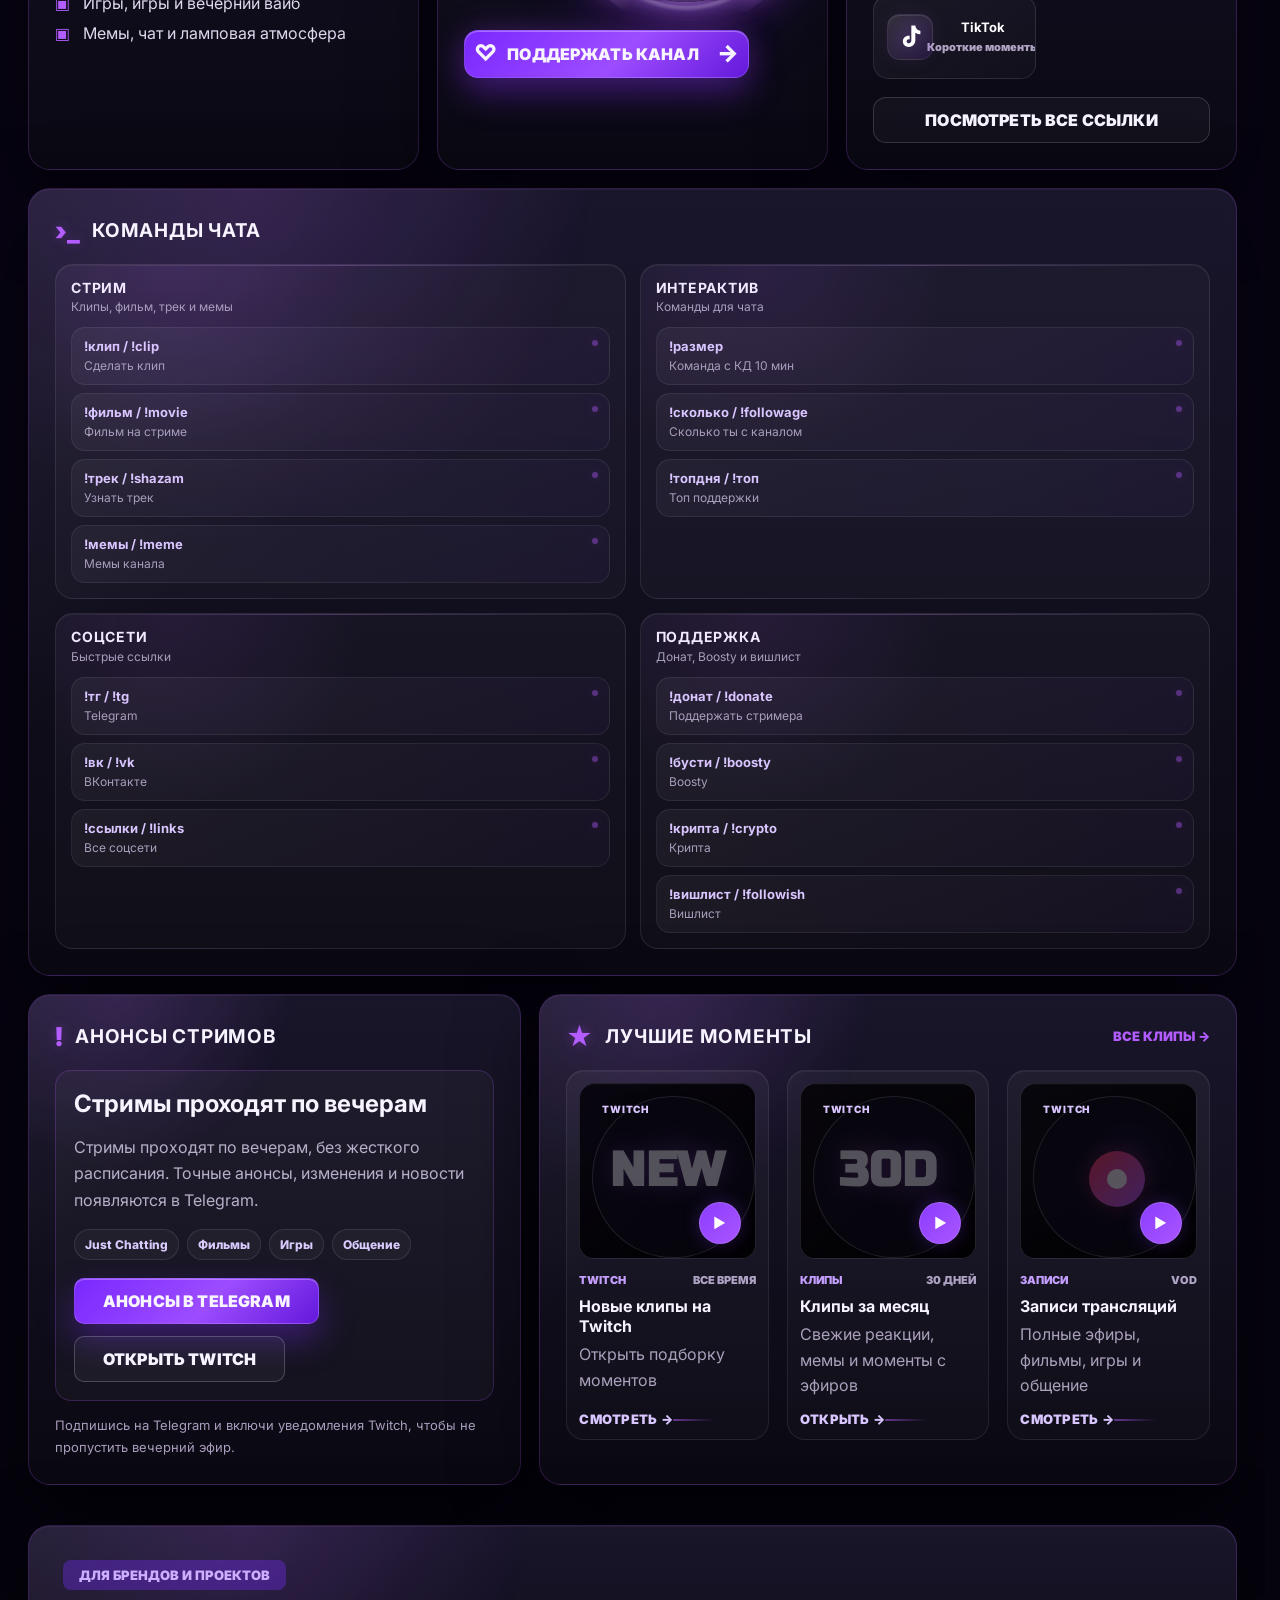
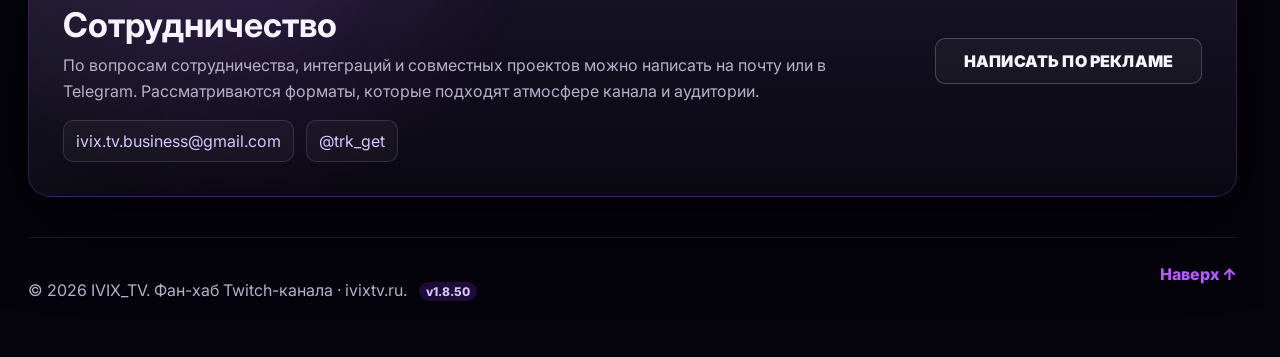
==== commit b68a3aa9: "Add files via upload" ====
--- a/index.html
+++ b/index.html
@@ -91,7 +91,11 @@
 
   <main id="home">
     <section class="hero hero-main section-pad">
-      <div class="hero-art" aria-hidden="true"></div>
+      <div class="hero-art" aria-hidden="true">
+        <span class="ha-layer ha-back" data-depth="30"></span>
+        <span class="ha-layer ha-portrait" data-depth="-12"></span>
+        <span class="ha-layer ha-front" data-depth="60"></span>
+      </div>
       <div class="hero-copy hero-copy-main reveal">
         <h1>IVIX<span class="hero-underscore" aria-hidden="true">_</span>TV</h1>
         <p class="tagline">Живое общение, фильмы, игры и твой любимый чат</p>
@@ -302,6 +306,33 @@
   </footer>
 
   <script src="background.js"></script>
+  <script>
+  /* hero art parallax — движение слоёв за курсором */
+  (function () {
+    var art = document.querySelector('.hero-art');
+    if (!art || window.matchMedia('(prefers-reduced-motion: reduce)').matches) return;
+    var layers = [].slice.call(art.querySelectorAll('.ha-layer'));
+    var tx = 0, ty = 0, cx = 0, cy = 0, raf = null;
+    function loop() {
+      cx += (tx - cx) * 0.07; cy += (ty - cy) * 0.07;
+      for (var i = 0; i < layers.length; i++) {
+        var d = parseFloat(layers[i].getAttribute('data-depth')) || 0;
+        layers[i].style.transform =
+          'translate3d(' + (-cx * d).toFixed(2) + 'px,' + (-cy * d * 0.6).toFixed(2) + 'px,0) scale(1.05)';
+      }
+      if (Math.abs(tx - cx) > 0.0008 || Math.abs(ty - cy) > 0.0008) raf = requestAnimationFrame(loop);
+      else raf = null;
+    }
+    function kick() { if (!raf) raf = requestAnimationFrame(loop); }
+    window.addEventListener('mousemove', function (e) {
+      var r = art.getBoundingClientRect();
+      tx = Math.max(-0.5, Math.min(0.5, (e.clientX - (r.left + r.width / 2)) / r.width));
+      ty = Math.max(-0.5, Math.min(0.5, (e.clientY - (r.top + r.height / 2)) / r.height));
+      kick();
+    }, { passive: true });
+    document.addEventListener('mouseleave', function () { tx = 0; ty = 0; kick(); });
+  })();
+  </script>
   <script src="script.js"></script>
 </body>
 </html>
--- a/styles.css
+++ b/styles.css
@@ -2754,34 +2754,49 @@
   }
 }
 
-/* hero art — декоративный звёздный портрет, сливается с фоном */
-.hero-main { position: relative; z-index: 1; }
+/* hero art — слоистый параллакс, выходит из блоков плеера/чата */
+.hero-main { position: relative; z-index: 1; overflow: visible; }
 .hero-copy-main { position: relative; z-index: 2; }
+.live-section { position: relative; z-index: 3; } /* блоки перекрывают низ арта → эффект выхода */
+
 .hero-art {
   position: absolute;
-  top: 50%;
   right: -2%;
-  transform: translateY(-50%);
-  width: min(60%, 880px);
+  bottom: -120px;
+  width: min(62%, 940px);
   aspect-ratio: 1500 / 844;
-  background: url("assets/hero-art.webp") center right / contain no-repeat;
   z-index: 0;
   pointer-events: none;
-  opacity: .96;
-  -webkit-mask-image: radial-gradient(125% 135% at 72% 46%, #000 58%, transparent 88%);
-          mask-image: radial-gradient(125% 135% at 72% 46%, #000 58%, transparent 88%);
+}
+.ha-layer {
+  position: absolute;
+  inset: 0;
+  transform: translate3d(0, 0, 0) scale(1.05);
+  will-change: transform;
+}
+.ha-portrait, .ha-front {
+  background-repeat: no-repeat;
+  background-position: center right;
+  background-size: contain;
+}
+.ha-portrait { background-image: url("assets/hero-art.webp"); }
+.ha-front { background-image: url("assets/hero-art-front.webp"); mix-blend-mode: screen; }
+.ha-back {
+  left: -60%; right: -6%; top: -12%; bottom: -12%;
+  background:
+    radial-gradient(42% 50% at 72% 58%, rgba(139, 61, 255, .30), transparent 70%),
+    radial-gradient(34% 44% at 60% 40%, rgba(120, 46, 210, .22), transparent 72%),
+    radial-gradient(30% 40% at 86% 82%, rgba(160, 84, 240, .24), transparent 72%);
 }
 @media (min-width: 1100px) { .hero-main { min-height: 540px; } }
 @media (max-width: 1100px) {
-  .hero-art { opacity: .7; width: min(64%, 620px); right: -6%; }
+  .hero-art { width: min(66%, 640px); right: -6%; bottom: -90px; opacity: .92; }
 }
 @media (max-width: 760px) {
-  .hero-art {
-    inset: 0 0 auto 0;
-    width: 100%; height: 260px;
-    transform: none; aspect-ratio: auto;
-    background-position: center top; background-size: cover;
-    opacity: .4;
+  .hero-art { inset: 0 0 auto 0; width: 100%; aspect-ratio: auto; height: 250px; bottom: auto; opacity: .4; }
+  .ha-back, .ha-front { display: none; }
+  .ha-portrait {
+    background-position: center top; background-size: cover; transform: none;
     -webkit-mask-image: linear-gradient(#000 30%, transparent 100%);
             mask-image: linear-gradient(#000 30%, transparent 100%);
   }
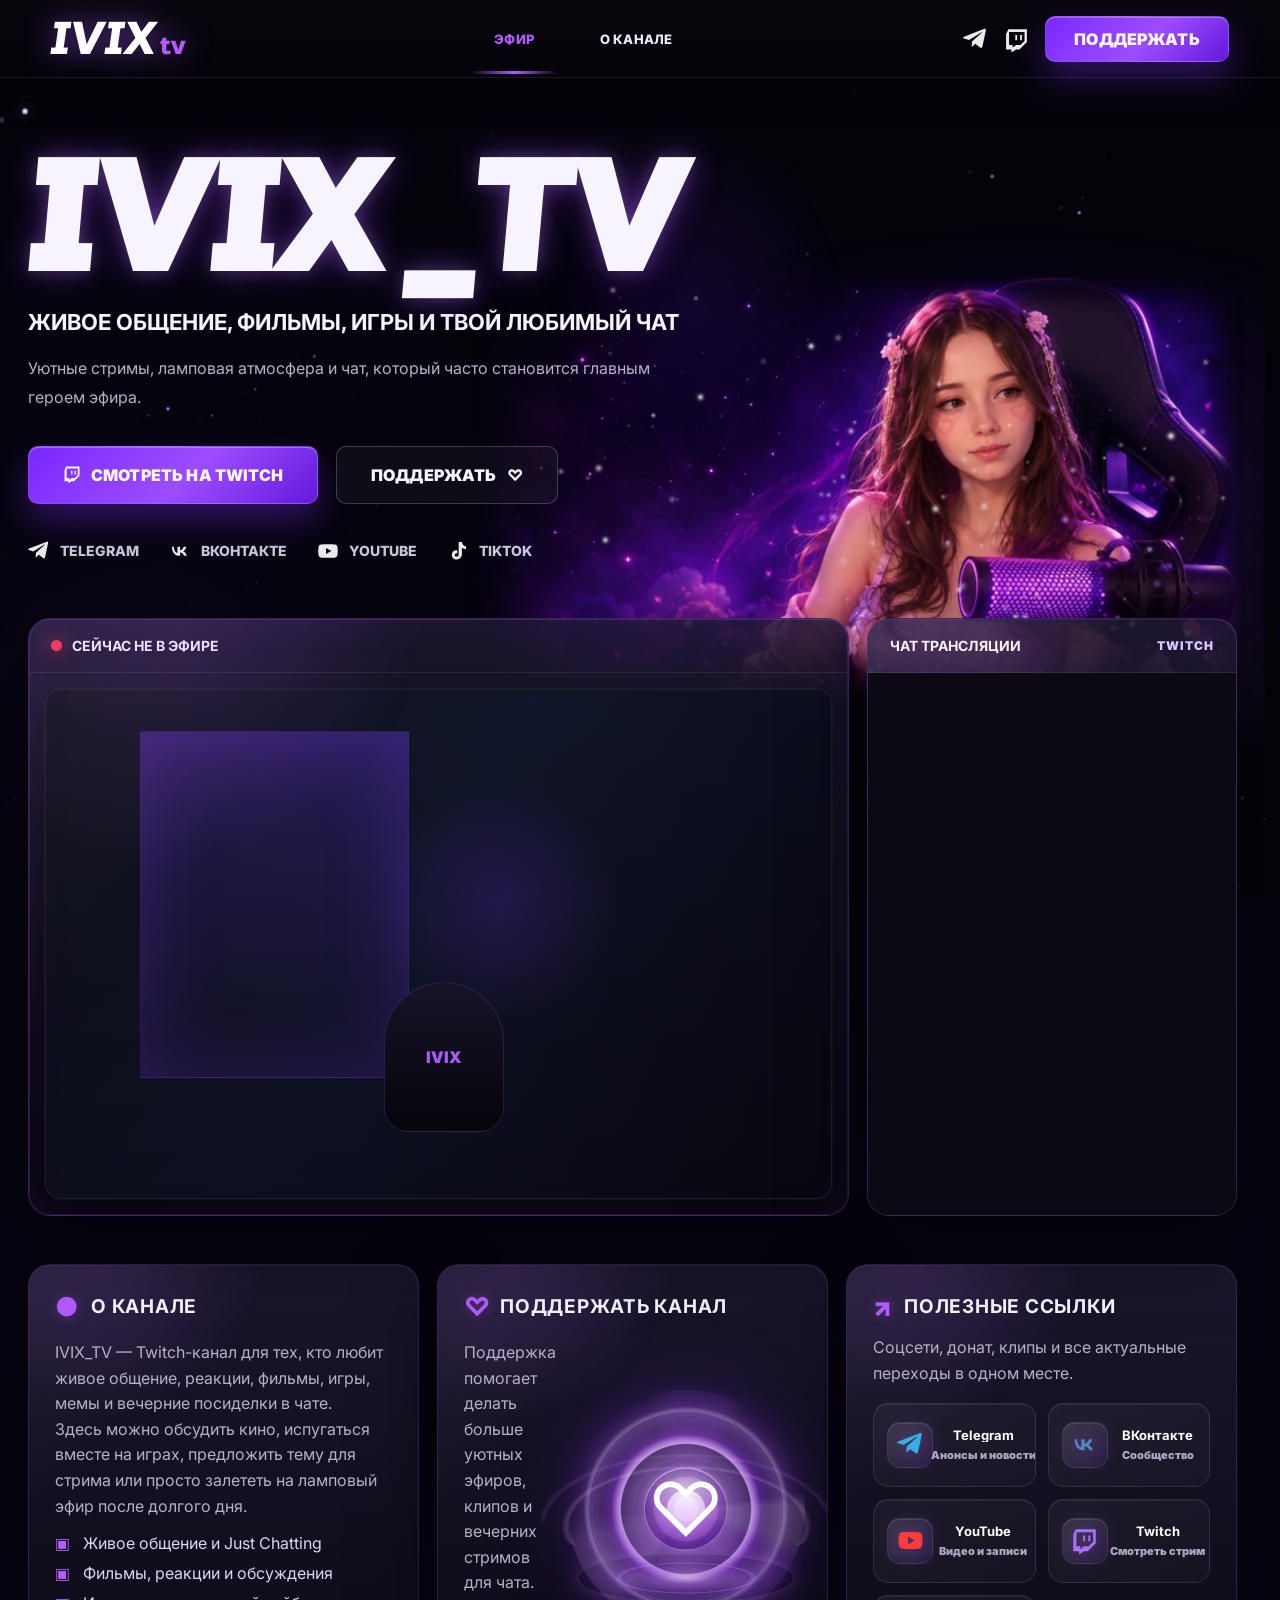
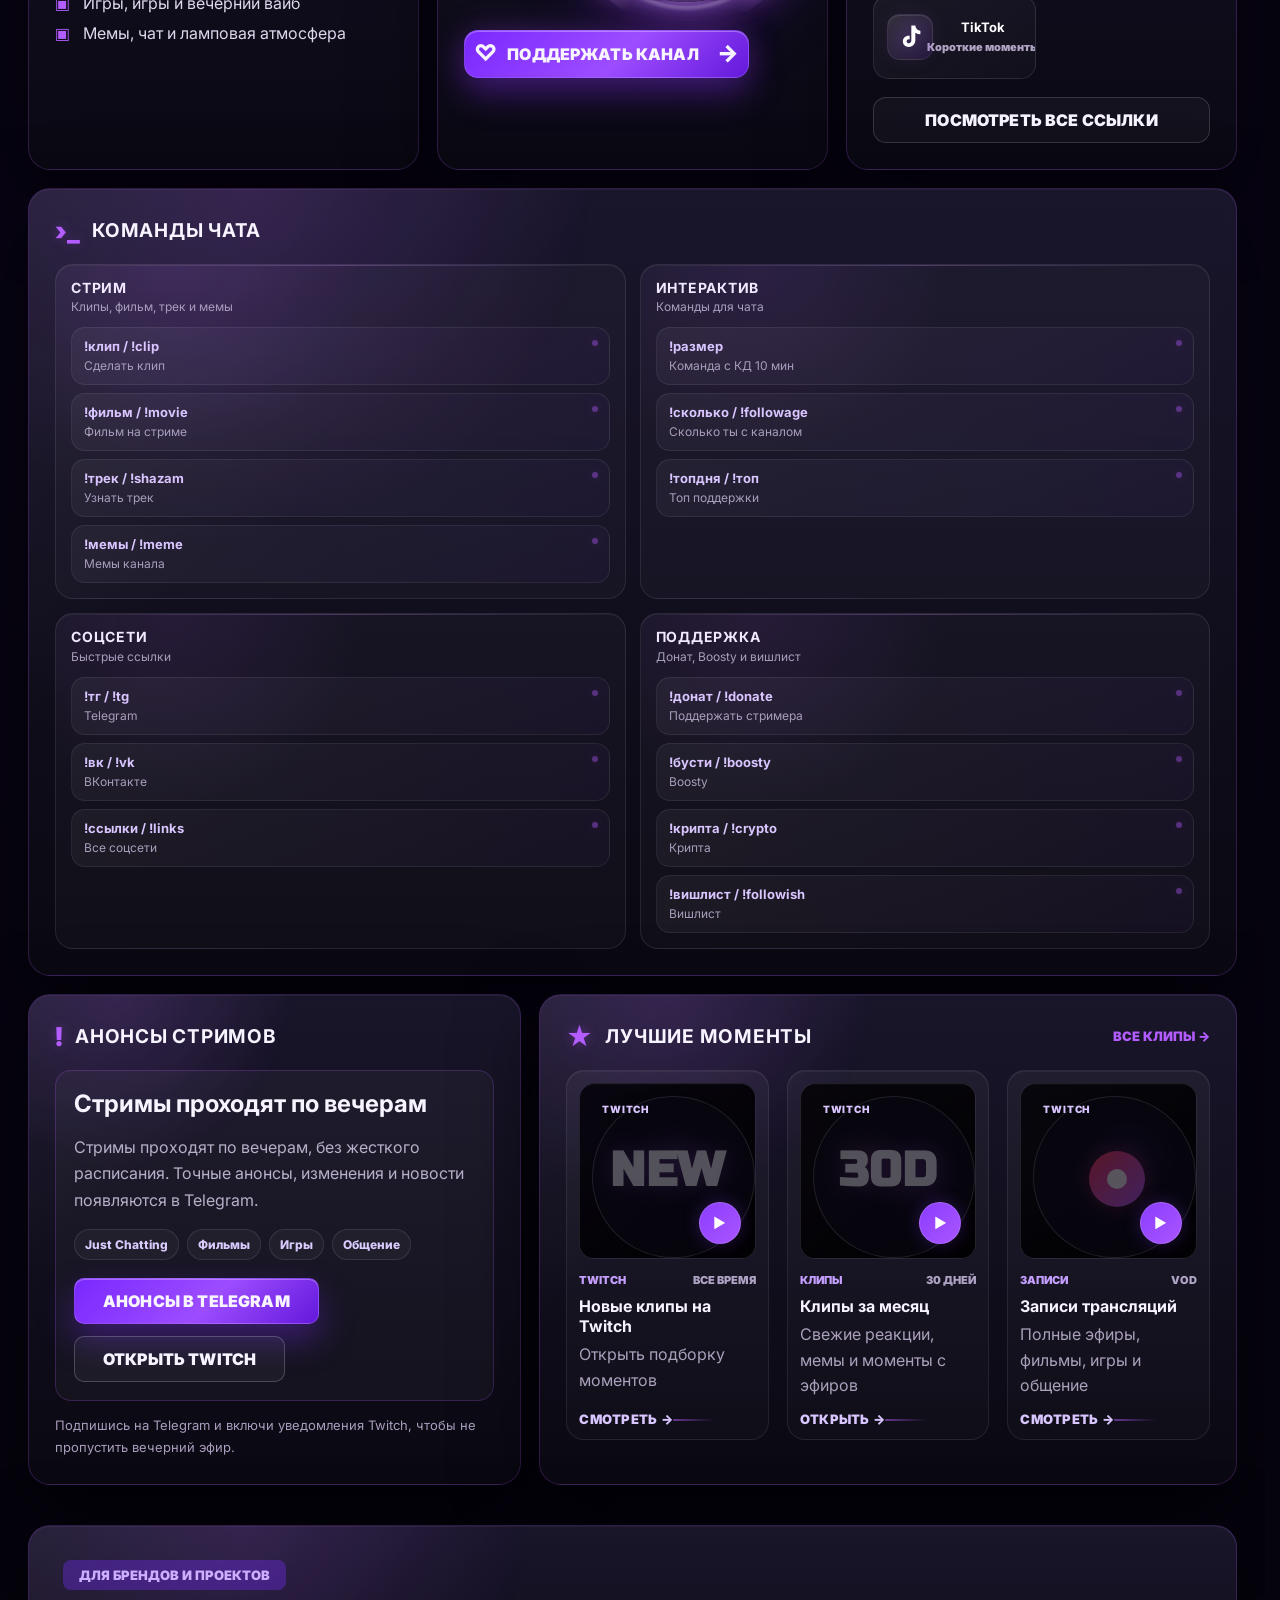
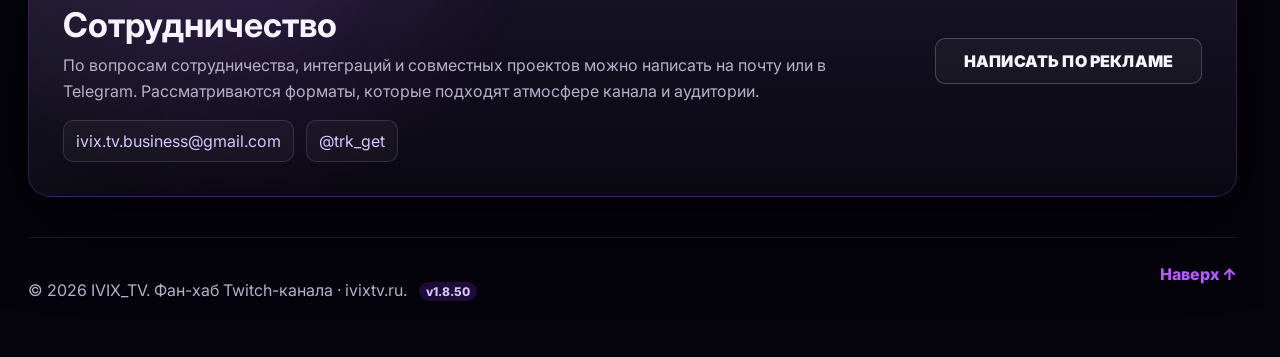
==== commit 05096c22: "Add files via upload" ====
--- a/index.html
+++ b/index.html
@@ -92,9 +92,9 @@
   <main id="home">
     <section class="hero hero-main section-pad">
       <div class="hero-art" aria-hidden="true">
-        <span class="ha-layer ha-back" data-depth="30"></span>
-        <span class="ha-layer ha-portrait" data-depth="-12"></span>
-        <span class="ha-layer ha-front" data-depth="60"></span>
+        <span class="ha-layer ha-back" data-depth="8"></span>
+        <span class="ha-layer ha-portrait" data-depth="-16"></span>
+        <span class="ha-layer ha-front" data-depth="-22"></span>
       </div>
       <div class="hero-copy hero-copy-main reveal">
         <h1>IVIX<span class="hero-underscore" aria-hidden="true">_</span>TV</h1>
@@ -307,30 +307,65 @@
 
   <script src="background.js"></script>
   <script>
-  /* hero art parallax — движение слоёв за курсором */
+  /* hero art parallax — мягче, фон двигается слабее и в противоположную сторону */
   (function () {
     var art = document.querySelector('.hero-art');
-    if (!art || window.matchMedia('(prefers-reduced-motion: reduce)').matches) return;
+    var finePointer = window.matchMedia('(hover: hover) and (pointer: fine)').matches;
+    if (!art || !finePointer || window.matchMedia('(prefers-reduced-motion: reduce)').matches) return;
+
     var layers = [].slice.call(art.querySelectorAll('.ha-layer'));
     var tx = 0, ty = 0, cx = 0, cy = 0, raf = null;
+
+    function getScale(layer) {
+      if (layer.classList.contains('ha-back')) return 1.1;
+      if (layer.classList.contains('ha-front')) return 1.06;
+      return 1.05;
+    }
+
     function loop() {
-      cx += (tx - cx) * 0.07; cy += (ty - cy) * 0.07;
+      cx += (tx - cx) * 0.08;
+      cy += (ty - cy) * 0.08;
+
       for (var i = 0; i < layers.length; i++) {
-        var d = parseFloat(layers[i].getAttribute('data-depth')) || 0;
-        layers[i].style.transform =
-          'translate3d(' + (-cx * d).toFixed(2) + 'px,' + (-cy * d * 0.6).toFixed(2) + 'px,0) scale(1.05)';
+        var layer = layers[i];
+        var d = parseFloat(layer.getAttribute('data-depth')) || 0;
+        var scale = getScale(layer);
+        var x = -cx * d;
+        var y = -cy * d * 0.55;
+
+        layer.style.transform =
+          'translate3d(' + x.toFixed(2) + 'px,' + y.toFixed(2) + 'px,0) scale(' + scale + ')';
       }
-      if (Math.abs(tx - cx) > 0.0008 || Math.abs(ty - cy) > 0.0008) raf = requestAnimationFrame(loop);
-      else raf = null;
+
+      if (Math.abs(tx - cx) > 0.0008 || Math.abs(ty - cy) > 0.0008) {
+        raf = requestAnimationFrame(loop);
+      } else {
+        raf = null;
+      }
     }
-    function kick() { if (!raf) raf = requestAnimationFrame(loop); }
-    window.addEventListener('mousemove', function (e) {
+
+    function kick() {
+      if (!raf) raf = requestAnimationFrame(loop);
+    }
+
+    window.addEventListener('pointermove', function (e) {
       var r = art.getBoundingClientRect();
-      tx = Math.max(-0.5, Math.min(0.5, (e.clientX - (r.left + r.width / 2)) / r.width));
-      ty = Math.max(-0.5, Math.min(0.5, (e.clientY - (r.top + r.height / 2)) / r.height));
+      tx = Math.max(-0.45, Math.min(0.45, (e.clientX - (r.left + r.width / 2)) / r.width));
+      ty = Math.max(-0.45, Math.min(0.45, (e.clientY - (r.top + r.height / 2)) / r.height));
       kick();
     }, { passive: true });
-    document.addEventListener('mouseleave', function () { tx = 0; ty = 0; kick(); });
+
+    document.addEventListener('mouseleave', function () {
+      tx = 0;
+      ty = 0;
+      kick();
+    });
+
+    window.addEventListener('blur', function () {
+      tx = 0;
+      ty = 0;
+      kick();
+    });
   })();
   </script>
   <script src="script.js"></script>
--- a/styles.css
+++ b/styles.css
@@ -2754,49 +2754,73 @@
   }
 }
 
-/* hero art — слоистый параллакс, выходит из блоков плеера/чата */
+/* hero art — мягкая маска + слоистый параллакс без резкого правого квадрата */
 .hero-main { position: relative; z-index: 1; overflow: visible; }
 .hero-copy-main { position: relative; z-index: 2; }
 .live-section { position: relative; z-index: 3; } /* блоки перекрывают низ арта → эффект выхода */
 
 .hero-art {
   position: absolute;
-  right: -2%;
-  bottom: -120px;
+  right: 0;
+  bottom: -82px;
   width: min(62%, 940px);
   aspect-ratio: 1500 / 844;
   z-index: 0;
   pointer-events: none;
+  isolation: isolate;
 }
 .ha-layer {
   position: absolute;
   inset: 0;
   transform: translate3d(0, 0, 0) scale(1.05);
-  will-change: transform;
-}
-.ha-portrait, .ha-front {
+  transform-origin: 74% 54%;
+  will-change: transform, opacity;
   background-repeat: no-repeat;
+}
+.ha-portrait,
+.ha-front {
   background-position: center right;
   background-size: contain;
 }
-.ha-portrait { background-image: url("assets/hero-art.webp"); }
-.ha-front { background-image: url("assets/hero-art-front.webp"); mix-blend-mode: screen; }
+.ha-portrait {
+  background-image: url("assets/hero-art.webp");
+  -webkit-mask-image: radial-gradient(118% 110% at 68% 50%, #000 0%, #000 56%, rgba(0,0,0,.94) 66%, rgba(0,0,0,.76) 76%, rgba(0,0,0,.34) 87%, transparent 100%);
+          mask-image: radial-gradient(118% 110% at 68% 50%, #000 0%, #000 56%, rgba(0,0,0,.94) 66%, rgba(0,0,0,.76) 76%, rgba(0,0,0,.34) 87%, transparent 100%);
+}
+.ha-front {
+  inset: -1% -1.5% -1.5% -1%;
+  background-image: url("assets/hero-art-front.webp");
+  mix-blend-mode: screen;
+  opacity: .92;
+  -webkit-mask-image: radial-gradient(120% 114% at 69% 51%, #000 0%, #000 54%, rgba(0,0,0,.82) 72%, rgba(0,0,0,.24) 88%, transparent 100%);
+          mask-image: radial-gradient(120% 114% at 69% 51%, #000 0%, #000 54%, rgba(0,0,0,.82) 72%, rgba(0,0,0,.24) 88%, transparent 100%);
+}
 .ha-back {
-  left: -60%; right: -6%; top: -12%; bottom: -12%;
-  background:
-    radial-gradient(42% 50% at 72% 58%, rgba(139, 61, 255, .30), transparent 70%),
-    radial-gradient(34% 44% at 60% 40%, rgba(120, 46, 210, .22), transparent 72%),
-    radial-gradient(30% 40% at 86% 82%, rgba(160, 84, 240, .24), transparent 72%);
+  left: -48%;
+  right: -4%;
+  top: -12%;
+  bottom: -8%;
+  opacity: .96;
+  filter: blur(8px);
+  background:
+    radial-gradient(54% 58% at 78% 44%, rgba(109, 34, 204, .18), transparent 74%),
+    radial-gradient(42% 50% at 72% 58%, rgba(139, 61, 255, .24), transparent 68%),
+    radial-gradient(34% 44% at 60% 40%, rgba(120, 46, 210, .18), transparent 70%),
+    radial-gradient(30% 40% at 86% 82%, rgba(160, 84, 240, .16), transparent 70%);
+  -webkit-mask-image: radial-gradient(128% 120% at 70% 49%, #000 0%, #000 54%, rgba(0,0,0,.72) 72%, rgba(0,0,0,.16) 88%, transparent 100%);
+          mask-image: radial-gradient(128% 120% at 70% 49%, #000 0%, #000 54%, rgba(0,0,0,.72) 72%, rgba(0,0,0,.16) 88%, transparent 100%);
 }
 @media (min-width: 1100px) { .hero-main { min-height: 540px; } }
 @media (max-width: 1100px) {
-  .hero-art { width: min(66%, 640px); right: -6%; bottom: -90px; opacity: .92; }
+  .hero-art { width: min(66%, 640px); right: 0; bottom: -68px; opacity: .92; }
 }
 @media (max-width: 760px) {
   .hero-art { inset: 0 0 auto 0; width: 100%; aspect-ratio: auto; height: 250px; bottom: auto; opacity: .4; }
   .ha-back, .ha-front { display: none; }
   .ha-portrait {
-    background-position: center top; background-size: cover; transform: none;
+    background-position: center top;
+    background-size: cover;
+    transform: none;
     -webkit-mask-image: linear-gradient(#000 30%, transparent 100%);
             mask-image: linear-gradient(#000 30%, transparent 100%);
   }
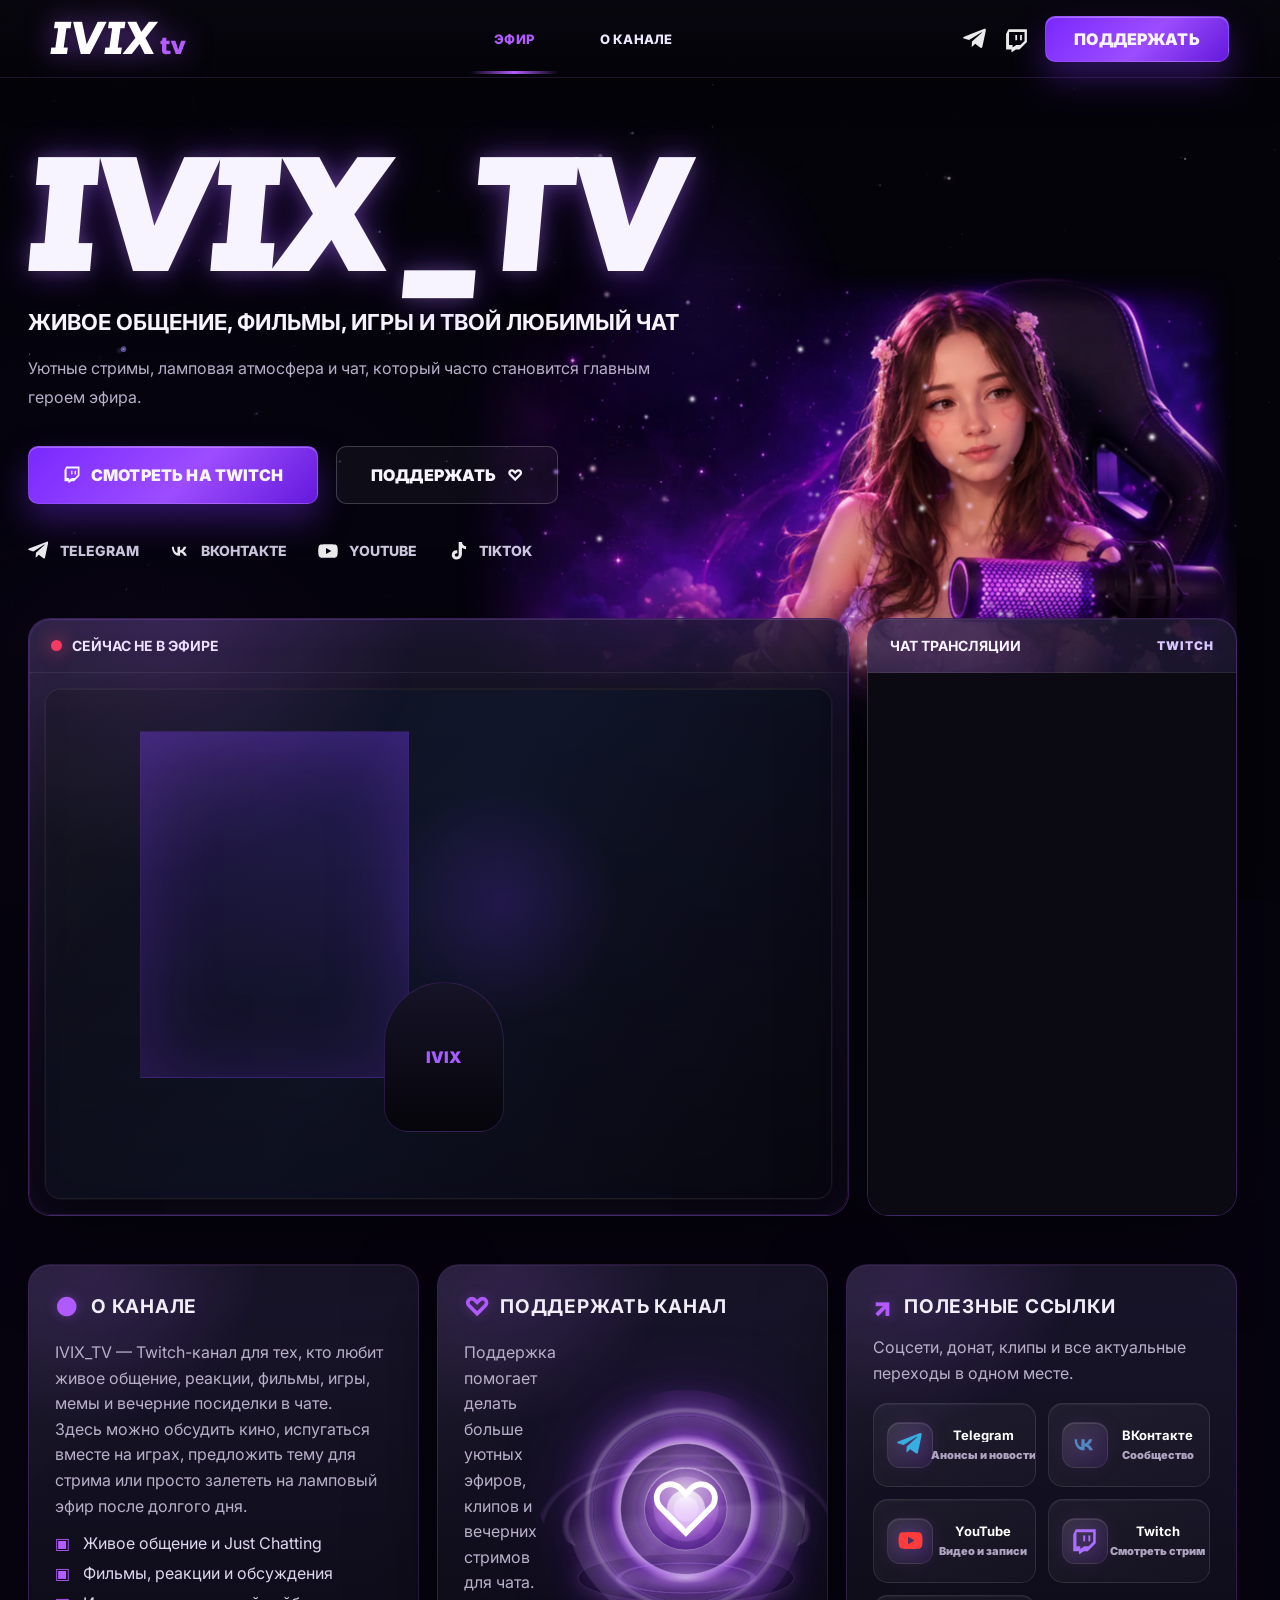
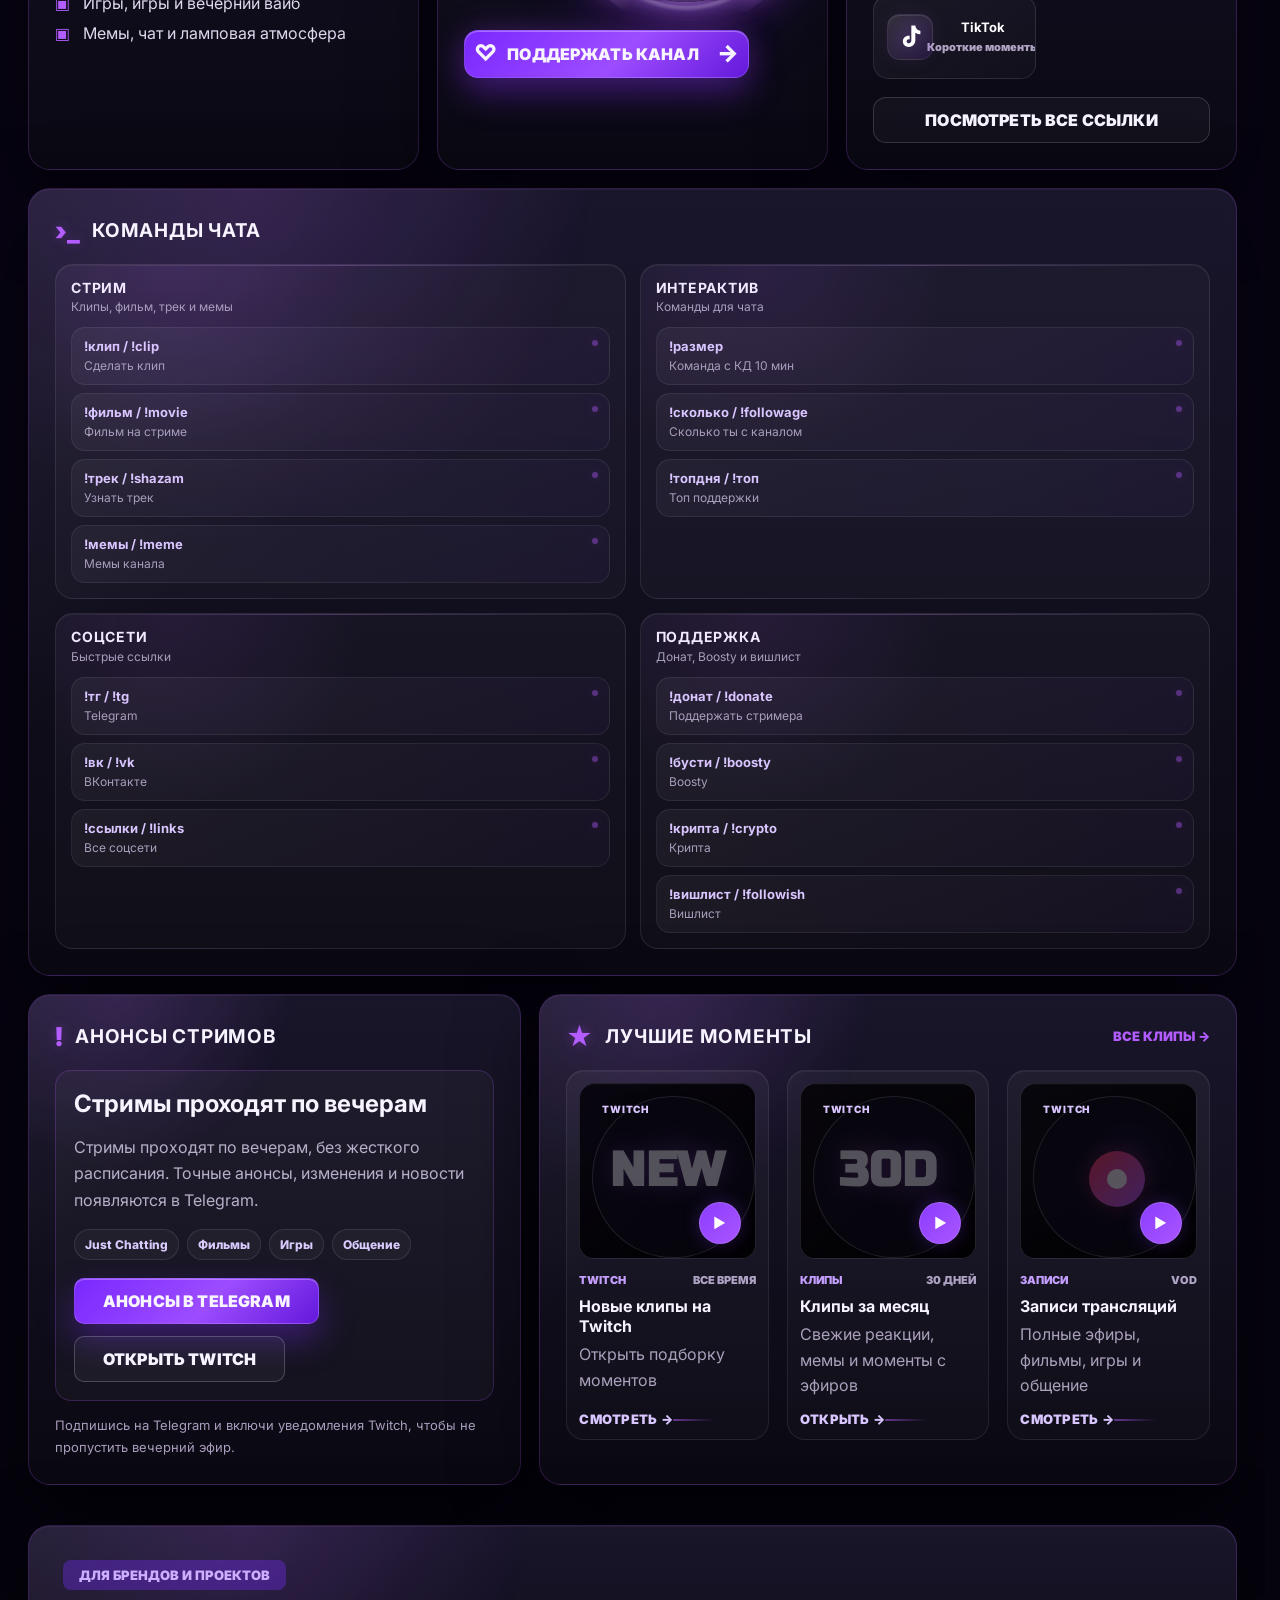
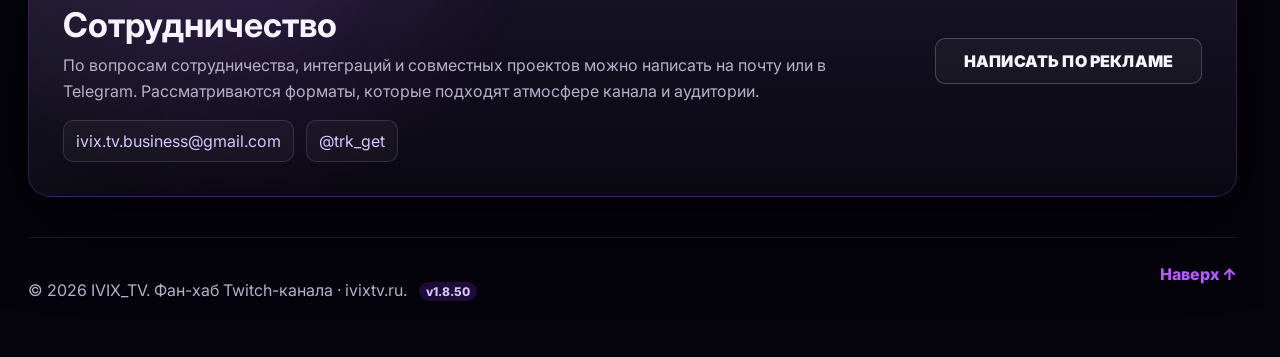
==== commit 05b9bb01: "Revert "Add files via upload" This reverts commit 05096c2256138d7bcbf5a04b258e30365579e5e2." ====
--- a/index.html
+++ b/index.html
@@ -92,9 +92,9 @@
   <main id="home">
     <section class="hero hero-main section-pad">
       <div class="hero-art" aria-hidden="true">
-        <span class="ha-layer ha-back" data-depth="8"></span>
-        <span class="ha-layer ha-portrait" data-depth="-16"></span>
-        <span class="ha-layer ha-front" data-depth="-22"></span>
+        <span class="ha-layer ha-back" data-depth="30"></span>
+        <span class="ha-layer ha-portrait" data-depth="-12"></span>
+        <span class="ha-layer ha-front" data-depth="60"></span>
       </div>
       <div class="hero-copy hero-copy-main reveal">
         <h1>IVIX<span class="hero-underscore" aria-hidden="true">_</span>TV</h1>
@@ -307,65 +307,30 @@
 
   <script src="background.js"></script>
   <script>
-  /* hero art parallax — мягче, фон двигается слабее и в противоположную сторону */
+  /* hero art parallax — движение слоёв за курсором */
   (function () {
     var art = document.querySelector('.hero-art');
-    var finePointer = window.matchMedia('(hover: hover) and (pointer: fine)').matches;
-    if (!art || !finePointer || window.matchMedia('(prefers-reduced-motion: reduce)').matches) return;
-
+    if (!art || window.matchMedia('(prefers-reduced-motion: reduce)').matches) return;
     var layers = [].slice.call(art.querySelectorAll('.ha-layer'));
     var tx = 0, ty = 0, cx = 0, cy = 0, raf = null;
-
-    function getScale(layer) {
-      if (layer.classList.contains('ha-back')) return 1.1;
-      if (layer.classList.contains('ha-front')) return 1.06;
-      return 1.05;
+    function loop() {
+      cx += (tx - cx) * 0.07; cy += (ty - cy) * 0.07;
+      for (var i = 0; i < layers.length; i++) {
+        var d = parseFloat(layers[i].getAttribute('data-depth')) || 0;
+        layers[i].style.transform =
+          'translate3d(' + (-cx * d).toFixed(2) + 'px,' + (-cy * d * 0.6).toFixed(2) + 'px,0) scale(1.05)';
+      }
+      if (Math.abs(tx - cx) > 0.0008 || Math.abs(ty - cy) > 0.0008) raf = requestAnimationFrame(loop);
+      else raf = null;
     }
-
-    function loop() {
-      cx += (tx - cx) * 0.08;
-      cy += (ty - cy) * 0.08;
-
-      for (var i = 0; i < layers.length; i++) {
-        var layer = layers[i];
-        var d = parseFloat(layer.getAttribute('data-depth')) || 0;
-        var scale = getScale(layer);
-        var x = -cx * d;
-        var y = -cy * d * 0.55;
-
-        layer.style.transform =
-          'translate3d(' + x.toFixed(2) + 'px,' + y.toFixed(2) + 'px,0) scale(' + scale + ')';
-      }
-
-      if (Math.abs(tx - cx) > 0.0008 || Math.abs(ty - cy) > 0.0008) {
-        raf = requestAnimationFrame(loop);
-      } else {
-        raf = null;
-      }
-    }
-
-    function kick() {
-      if (!raf) raf = requestAnimationFrame(loop);
-    }
-
-    window.addEventListener('pointermove', function (e) {
+    function kick() { if (!raf) raf = requestAnimationFrame(loop); }
+    window.addEventListener('mousemove', function (e) {
       var r = art.getBoundingClientRect();
-      tx = Math.max(-0.45, Math.min(0.45, (e.clientX - (r.left + r.width / 2)) / r.width));
-      ty = Math.max(-0.45, Math.min(0.45, (e.clientY - (r.top + r.height / 2)) / r.height));
+      tx = Math.max(-0.5, Math.min(0.5, (e.clientX - (r.left + r.width / 2)) / r.width));
+      ty = Math.max(-0.5, Math.min(0.5, (e.clientY - (r.top + r.height / 2)) / r.height));
       kick();
     }, { passive: true });
-
-    document.addEventListener('mouseleave', function () {
-      tx = 0;
-      ty = 0;
-      kick();
-    });
-
-    window.addEventListener('blur', function () {
-      tx = 0;
-      ty = 0;
-      kick();
-    });
+    document.addEventListener('mouseleave', function () { tx = 0; ty = 0; kick(); });
   })();
   </script>
   <script src="script.js"></script>
--- a/styles.css
+++ b/styles.css
@@ -2754,7 +2754,7 @@
   }
 }
 
-/* hero art — мягкая маска + слоистый параллакс без резкого правого квадрата */
+/* hero art — слоистый параллакс, выходит из блоков плеера/чата */
 .hero-main { position: relative; z-index: 1; overflow: visible; }
 .hero-copy-main { position: relative; z-index: 2; }
 .live-section { position: relative; z-index: 3; } /* блоки перекрывают низ арта → эффект выхода */
@@ -2767,48 +2767,29 @@
   aspect-ratio: 1500 / 844;
   z-index: 0;
   pointer-events: none;
-  isolation: isolate;
 }
 .ha-layer {
   position: absolute;
   inset: 0;
   transform: translate3d(0, 0, 0) scale(1.05);
-  transform-origin: 74% 54%;
-  will-change: transform, opacity;
+  transform-origin: right center;
+  will-change: transform;
+  -webkit-mask-image: radial-gradient(ellipse 96% 92% at 64% 48%, #000 0%, #000 58%, rgba(0,0,0,.82) 72%, rgba(0,0,0,.35) 84%, transparent 98%);
+          mask-image: radial-gradient(ellipse 96% 92% at 64% 48%, #000 0%, #000 58%, rgba(0,0,0,.82) 72%, rgba(0,0,0,.35) 84%, transparent 98%);
+}
+.ha-portrait, .ha-front {
   background-repeat: no-repeat;
-}
-.ha-portrait,
-.ha-front {
   background-position: center right;
   background-size: contain;
 }
-.ha-portrait {
-  background-image: url("assets/hero-art.webp");
-  -webkit-mask-image: radial-gradient(118% 110% at 68% 50%, #000 0%, #000 56%, rgba(0,0,0,.94) 66%, rgba(0,0,0,.76) 76%, rgba(0,0,0,.34) 87%, transparent 100%);
-          mask-image: radial-gradient(118% 110% at 68% 50%, #000 0%, #000 56%, rgba(0,0,0,.94) 66%, rgba(0,0,0,.76) 76%, rgba(0,0,0,.34) 87%, transparent 100%);
-}
-.ha-front {
-  inset: -1% -1.5% -1.5% -1%;
-  background-image: url("assets/hero-art-front.webp");
-  mix-blend-mode: screen;
-  opacity: .92;
-  -webkit-mask-image: radial-gradient(120% 114% at 69% 51%, #000 0%, #000 54%, rgba(0,0,0,.82) 72%, rgba(0,0,0,.24) 88%, transparent 100%);
-          mask-image: radial-gradient(120% 114% at 69% 51%, #000 0%, #000 54%, rgba(0,0,0,.82) 72%, rgba(0,0,0,.24) 88%, transparent 100%);
-}
+.ha-portrait { background-image: url("assets/hero-art.webp"); }
+.ha-front { background-image: url("assets/hero-art-front.webp"); mix-blend-mode: screen; }
 .ha-back {
-  left: -48%;
-  right: -4%;
-  top: -12%;
-  bottom: -8%;
-  opacity: .96;
-  filter: blur(8px);
-  background:
-    radial-gradient(54% 58% at 78% 44%, rgba(109, 34, 204, .18), transparent 74%),
-    radial-gradient(42% 50% at 72% 58%, rgba(139, 61, 255, .24), transparent 68%),
-    radial-gradient(34% 44% at 60% 40%, rgba(120, 46, 210, .18), transparent 70%),
-    radial-gradient(30% 40% at 86% 82%, rgba(160, 84, 240, .16), transparent 70%);
-  -webkit-mask-image: radial-gradient(128% 120% at 70% 49%, #000 0%, #000 54%, rgba(0,0,0,.72) 72%, rgba(0,0,0,.16) 88%, transparent 100%);
-          mask-image: radial-gradient(128% 120% at 70% 49%, #000 0%, #000 54%, rgba(0,0,0,.72) 72%, rgba(0,0,0,.16) 88%, transparent 100%);
+  left: -56%; right: 0; top: -14%; bottom: -10%;
+  background:
+    radial-gradient(42% 50% at 72% 58%, rgba(139, 61, 255, .30), transparent 70%),
+    radial-gradient(34% 44% at 60% 40%, rgba(120, 46, 210, .22), transparent 72%),
+    radial-gradient(30% 40% at 86% 82%, rgba(160, 84, 240, .24), transparent 72%);
 }
 @media (min-width: 1100px) { .hero-main { min-height: 540px; } }
 @media (max-width: 1100px) {
@@ -2818,9 +2799,7 @@
   .hero-art { inset: 0 0 auto 0; width: 100%; aspect-ratio: auto; height: 250px; bottom: auto; opacity: .4; }
   .ha-back, .ha-front { display: none; }
   .ha-portrait {
-    background-position: center top;
-    background-size: cover;
-    transform: none;
+    background-position: center top; background-size: cover; transform: none;
     -webkit-mask-image: linear-gradient(#000 30%, transparent 100%);
             mask-image: linear-gradient(#000 30%, transparent 100%);
   }
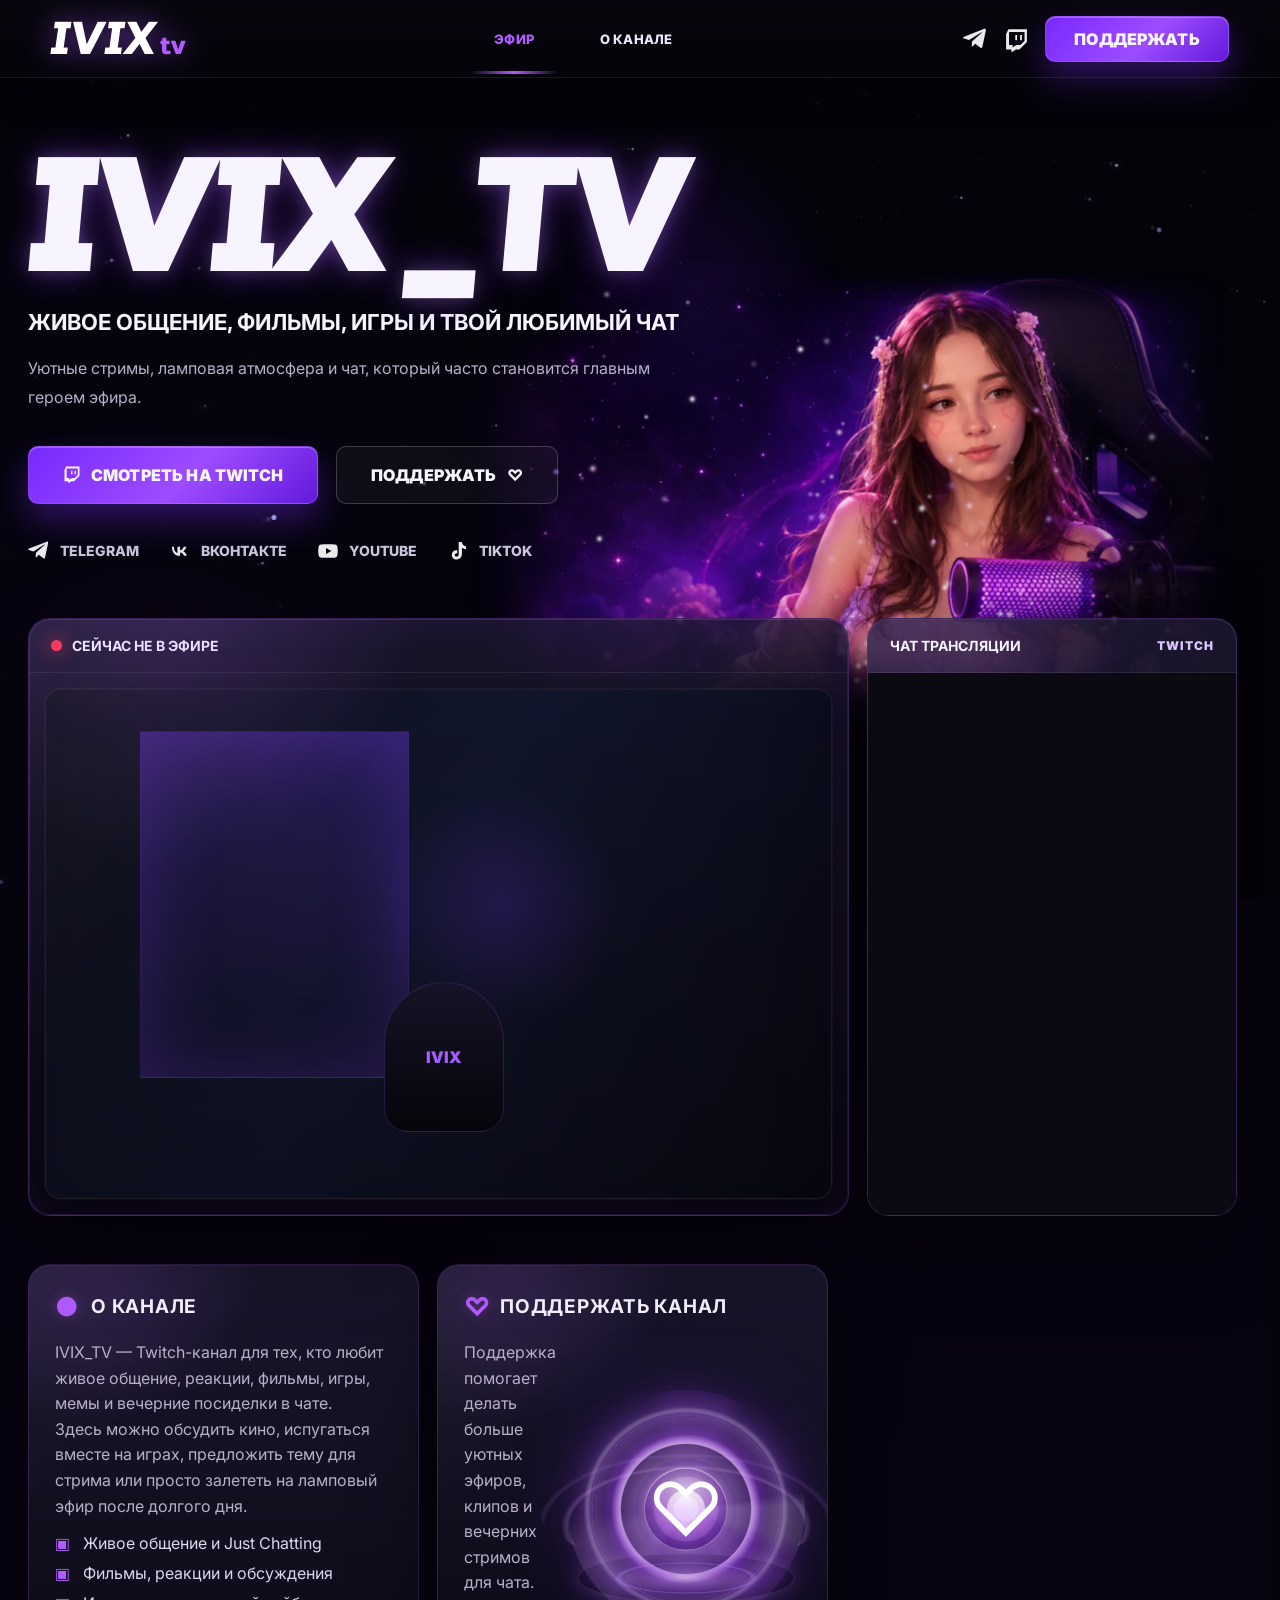
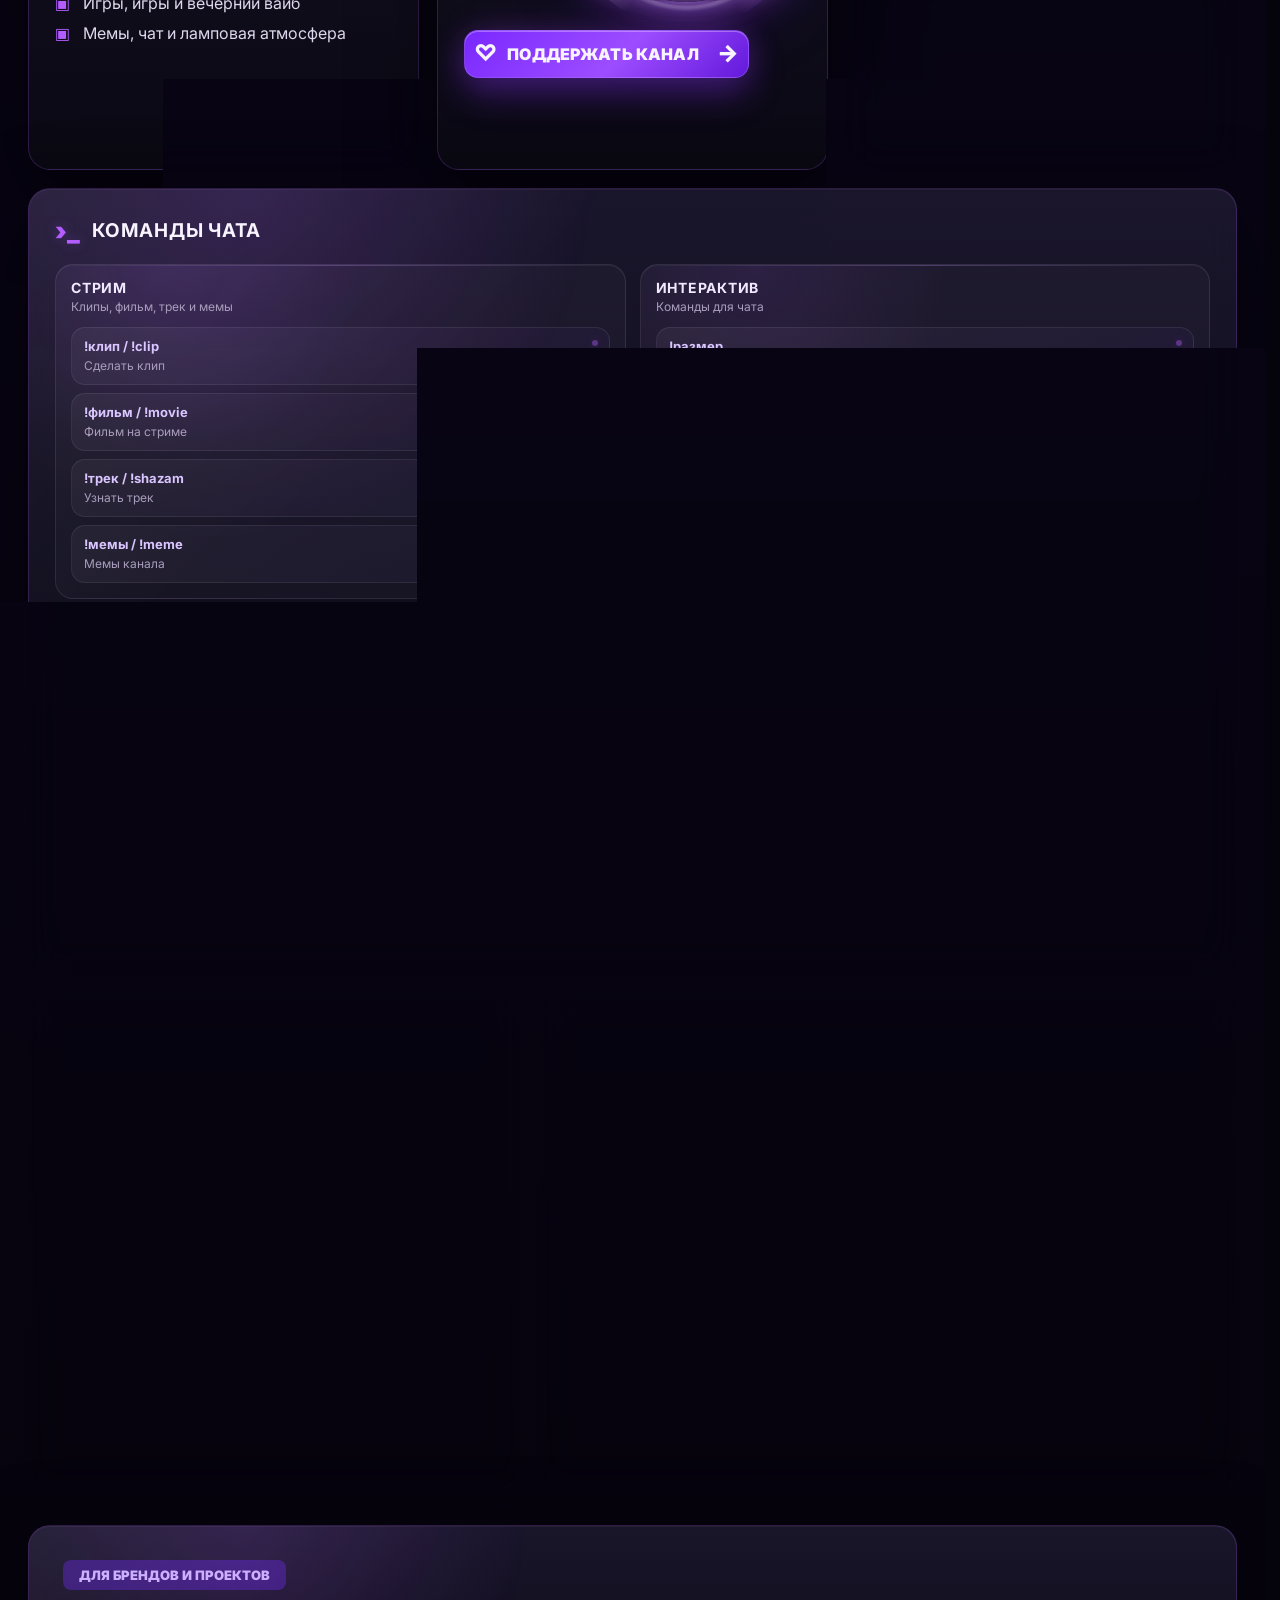
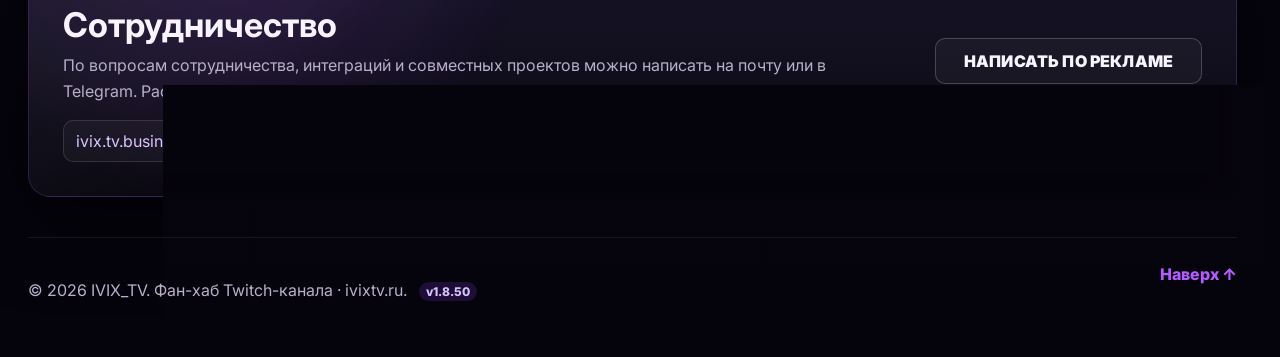
==== commit 5b8df744: "Add files via upload" ====
--- a/index.html
+++ b/index.html
@@ -84,7 +84,7 @@
 
     <div class="header-actions">
       <a class="icon-link" href="https://t.me/ivixitsme" target="_blank" rel="noreferrer" aria-label="Telegram"><svg class="brand-icon" viewBox="0 0 24 24" aria-hidden="true"><path d="M21.8 4.2 18.6 19c-.25 1.1-.9 1.36-1.82.85l-5.03-3.71-2.43 2.34c-.27.27-.5.5-1.02.5l.36-5.13 9.34-8.43c.4-.36-.09-.57-.63-.21L5.84 12.48.86 10.92c-1.08-.34-1.1-1.08.23-1.6L20.54 1.8c.9-.34 1.68.2 1.26 2.4Z"/></svg></a>
-      <a class="icon-link" href="https://www.twitch.tv/ivix_tv" target="_blank" rel="noreferrer" aria-label="Twitch"><svg class="brand-icon twitch-mark" viewBox="0 0 24 24" aria-hidden="true"><path d="M4.286 1.714 2 6.286v14.857h5.143V24l4.286-2.857h3.428L22 14V1.714H4.286Zm15.428 11.143-4 4h-4l-3.428 2.286v-2.286H4.857V4.286h14.857v8.571Z"/><path d="M10.857 7.143h1.714v5.143h-1.714zM15.429 7.143h1.714v5.143h-1.714z"/></svg></a>
+      <a class="icon-link" href="https://www.twitch.tv/ivix_tv" onclick="ym(109996217,'reachGoal','twitch_click')" target="_blank" rel="noreferrer" aria-label="Twitch"><svg class="brand-icon twitch-mark" viewBox="0 0 24 24" aria-hidden="true"><path d="M4.286 1.714 2 6.286v14.857h5.143V24l4.286-2.857h3.428L22 14V1.714H4.286Zm15.428 11.143-4 4h-4l-3.428 2.286v-2.286H4.857V4.286h14.857v8.571Z"/><path d="M10.857 7.143h1.714v5.143h-1.714zM15.429 7.143h1.714v5.143h-1.714z"/></svg></a>
       <a class="btn btn-primary" href="https://www.donationalerts.com/r/ivix_tv" target="_blank" rel="noreferrer">Поддержать</a>
     </div>
   </header>
@@ -102,7 +102,7 @@
         <p class="description">Уютные стримы, ламповая атмосфера и чат, который часто становится главным героем эфира.</p>
 
         <div class="hero-buttons">
-          <a class="btn btn-primary btn-lg" href="https://www.twitch.tv/ivix_tv" target="_blank" rel="noreferrer"><span class="btn-icon"><svg class="brand-icon twitch-mark" viewBox="0 0 24 24" aria-hidden="true"><path d="M4.286 1.714 2 6.286v14.857h5.143V24l4.286-2.857h3.428L22 14V1.714H4.286Zm15.428 11.143-4 4h-4l-3.428 2.286v-2.286H4.857V4.286h14.857v8.571Z"/><path d="M10.857 7.143h1.714v5.143h-1.714zM15.429 7.143h1.714v5.143h-1.714z"/></svg></span> Смотреть на Twitch</a>
+          <a class="btn btn-primary btn-lg" href="https://www.twitch.tv/ivix_tv" onclick="ym(109996217,'reachGoal','twitch_click')" target="_blank" rel="noreferrer"><span class="btn-icon"><svg class="brand-icon twitch-mark" viewBox="0 0 24 24" aria-hidden="true"><path d="M4.286 1.714 2 6.286v14.857h5.143V24l4.286-2.857h3.428L22 14V1.714H4.286Zm15.428 11.143-4 4h-4l-3.428 2.286v-2.286H4.857V4.286h14.857v8.571Z"/><path d="M10.857 7.143h1.714v5.143h-1.714zM15.429 7.143h1.714v5.143h-1.714z"/></svg></span> Смотреть на Twitch</a>
           <a class="btn btn-ghost btn-lg" href="https://www.donationalerts.com/r/ivix_tv" target="_blank" rel="noreferrer">Поддержать <span aria-hidden="true">♡</span></a>
         </div>
 
@@ -124,7 +124,7 @@
               <div id="twitch-player" class="twitch-player-shell" role="region" aria-label="Twitch stream ivix_tv"></div>
               <div class="offline-placeholder">
                 <div class="room-art"><span class="chair">IVIX</span></div>
-                <a class="btn btn-primary" href="https://www.twitch.tv/ivix_tv" target="_blank" rel="noreferrer">Открыть стрим</a>
+                <a class="btn btn-primary" href="https://www.twitch.tv/ivix_tv" onclick="ym(109996217,'reachGoal','twitch_click')" target="_blank" rel="noreferrer">Открыть стрим</a>
               </div>
             </div>
           </div>
@@ -179,7 +179,7 @@
           <a class="social-link tg" href="https://t.me/ivixitsme" target="_blank" rel="noreferrer" aria-label="Telegram"><span><svg class="brand-icon" viewBox="0 0 24 24" aria-hidden="true"><path d="M21.8 4.2 18.6 19c-.25 1.1-.9 1.36-1.82.85l-5.03-3.71-2.43 2.34c-.27.27-.5.5-1.02.5l.36-5.13 9.34-8.43c.4-.36-.09-.57-.63-.21L5.84 12.48.86 10.92c-1.08-.34-1.1-1.08.23-1.6L20.54 1.8c.9-.34 1.68.2 1.26 2.4Z"/></svg></span><b>Telegram</b><small>Анонсы и новости</small></a>
           <a class="social-link vk" href="https://vk.com/ivixitsme" target="_blank" rel="noreferrer" aria-label="VK"><span><svg class="brand-icon" viewBox="0 0 24 24" aria-hidden="true"><path d="M3.2 7.25c.13 6.2 3.2 9.9 8.58 9.9h.32v-3.55c2.08.22 3.65 1.72 4.28 3.55h3.12c-.82-2.72-2.78-4.35-4.02-4.98 1.24-.78 2.98-2.65 3.4-4.92h-2.85c-.58 1.9-2.3 3.75-3.93 3.92V7.25H9.25v6.9C7.55 13.75 5.42 11.72 5.33 7.25H3.2Z"/></svg></span><b>ВКонтакте</b><small>Сообщество</small></a>
           <a class="social-link yt" href="https://www.youtube.com/@ivixitsme" target="_blank" rel="noreferrer" aria-label="YouTube"><span><svg class="brand-icon" viewBox="0 0 24 24" aria-hidden="true"><path d="M22.2 7.1a3 3 0 0 0-2.1-2.13C18.25 4.5 12 4.5 12 4.5s-6.25 0-8.1.47A3 3 0 0 0 1.8 7.1 31.2 31.2 0 0 0 1.33 12c0 1.7.15 3.35.47 4.9a3 3 0 0 0 2.1 2.13c1.85.47 8.1.47 8.1.47s6.25 0 8.1-.47a3 3 0 0 0 2.1-2.13c.32-1.55.47-3.2.47-4.9s-.15-3.35-.47-4.9ZM9.85 15.35v-6.7L15.65 12l-5.8 3.35Z"/></svg></span><b>YouTube</b><small>Видео и записи</small></a>
-          <a class="social-link tw" href="https://www.twitch.tv/ivix_tv" target="_blank" rel="noreferrer" aria-label="Twitch"><span><svg class="brand-icon twitch-mark" viewBox="0 0 24 24" aria-hidden="true"><path d="M4.286 1.714 2 6.286v14.857h5.143V24l4.286-2.857h3.428L22 14V1.714H4.286Zm15.428 11.143-4 4h-4l-3.428 2.286v-2.286H4.857V4.286h14.857v8.571Z"/><path d="M10.857 7.143h1.714v5.143h-1.714zM15.429 7.143h1.714v5.143h-1.714z"/></svg></span><b>Twitch</b><small>Смотреть стрим</small></a>
+          <a class="social-link tw" href="https://www.twitch.tv/ivix_tv" onclick="ym(109996217,'reachGoal','twitch_click')" target="_blank" rel="noreferrer" aria-label="Twitch"><span><svg class="brand-icon twitch-mark" viewBox="0 0 24 24" aria-hidden="true"><path d="M4.286 1.714 2 6.286v14.857h5.143V24l4.286-2.857h3.428L22 14V1.714H4.286Zm15.428 11.143-4 4h-4l-3.428 2.286v-2.286H4.857V4.286h14.857v8.571Z"/><path d="M10.857 7.143h1.714v5.143h-1.714zM15.429 7.143h1.714v5.143h-1.714z"/></svg></span><b>Twitch</b><small>Смотреть стрим</small></a>
           <a class="social-link tt" href="https://www.tiktok.com/@ivixitsme" target="_blank" rel="noreferrer" aria-label="TikTok"><span><svg class="brand-icon" viewBox="0 0 24 24" aria-hidden="true"><path d="M16.25 2.2c.35 2.8 1.95 4.48 4.55 4.65v3.15a8.4 8.4 0 0 1-4.5-1.42v6.55c0 3.28-2.1 6.15-5.75 6.15-3.28 0-5.35-2.28-5.35-5.02 0-3.3 2.9-5.48 6.05-4.9v3.22c-1.36-.45-2.72.45-2.72 1.68 0 1.05.8 1.85 1.95 1.85 1.42 0 2.25-.9 2.25-2.68V2.2h3.52Z"/></svg></span><b>TikTok</b><small>Короткие моменты</small></a>
         </div>
         <a class="btn btn-ghost full" href="https://dalink.to/ivix_tv" target="_blank" rel="noreferrer">Посмотреть все ссылки</a>
@@ -250,7 +250,7 @@
           </div>
           <div class="announce-actions">
             <a class="btn btn-primary" href="https://t.me/ivixitsme" target="_blank" rel="noreferrer">Анонсы в Telegram</a>
-            <a class="btn btn-ghost" href="https://www.twitch.tv/ivix_tv" target="_blank" rel="noreferrer">Открыть Twitch</a>
+            <a class="btn btn-ghost" href="https://www.twitch.tv/ivix_tv" onclick="ym(109996217,'reachGoal','twitch_click')" target="_blank" rel="noreferrer">Открыть Twitch</a>
           </div>
         </div>
         <div class="micro-note">Подпишись на Telegram и включи уведомления Twitch, чтобы не пропустить вечерний эфир.</div>
--- a/styles.css
+++ b/styles.css
@@ -2774,8 +2774,12 @@
   transform: translate3d(0, 0, 0) scale(1.05);
   transform-origin: right center;
   will-change: transform;
-  -webkit-mask-image: radial-gradient(ellipse 96% 92% at 64% 48%, #000 0%, #000 58%, rgba(0,0,0,.82) 72%, rgba(0,0,0,.35) 84%, transparent 98%);
-          mask-image: radial-gradient(ellipse 96% 92% at 64% 48%, #000 0%, #000 58%, rgba(0,0,0,.82) 72%, rgba(0,0,0,.35) 84%, transparent 98%);
+  -webkit-mask-image: linear-gradient(90deg, transparent 0%, rgba(0,0,0,.25) 5%, rgba(0,0,0,.82) 12%, #000 22%, #000 74%, rgba(0,0,0,.86) 81%, rgba(0,0,0,.45) 89%, rgba(0,0,0,.12) 96%, transparent 100%);
+          mask-image: linear-gradient(90deg, transparent 0%, rgba(0,0,0,.25) 5%, rgba(0,0,0,.82) 12%, #000 22%, #000 74%, rgba(0,0,0,.86) 81%, rgba(0,0,0,.45) 89%, rgba(0,0,0,.12) 96%, transparent 100%);
+  -webkit-mask-repeat: no-repeat;
+          mask-repeat: no-repeat;
+  -webkit-mask-size: 100% 100%;
+          mask-size: 100% 100%;
 }
 .ha-portrait, .ha-front {
   background-repeat: no-repeat;
